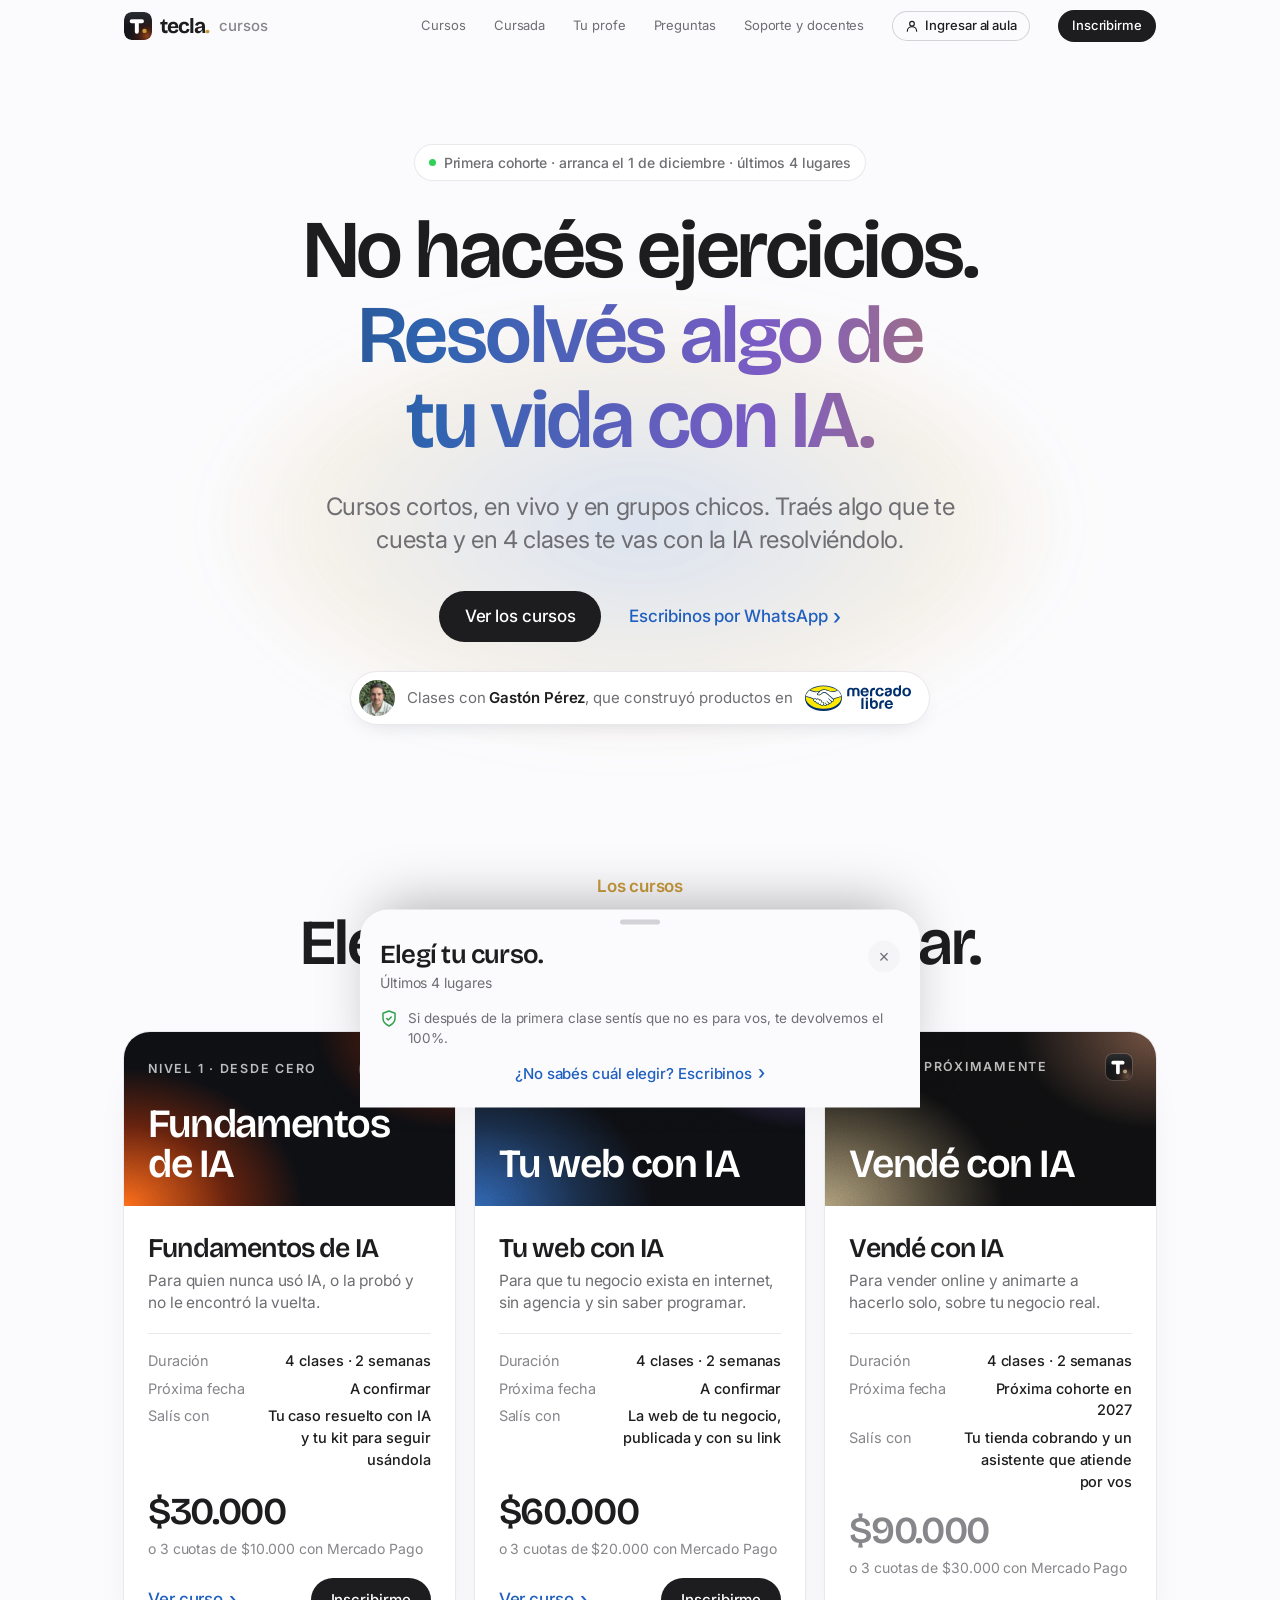
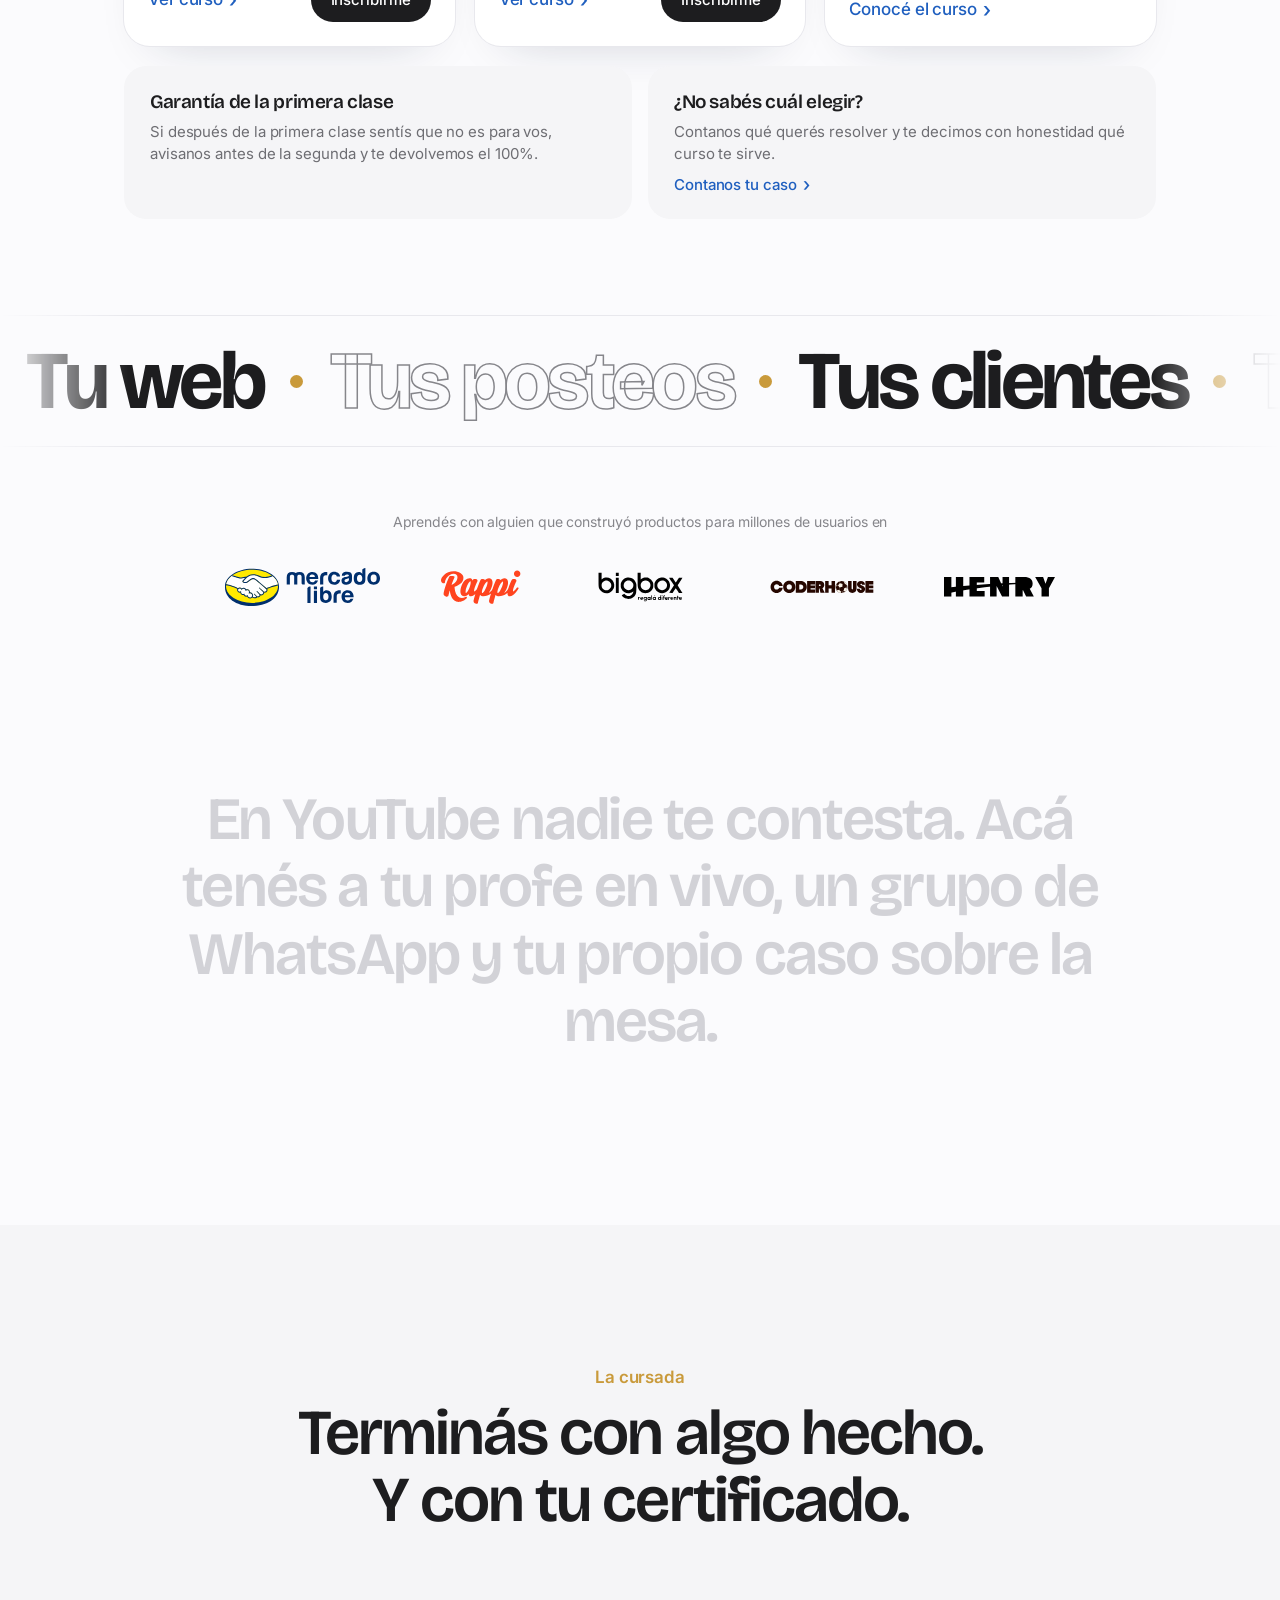
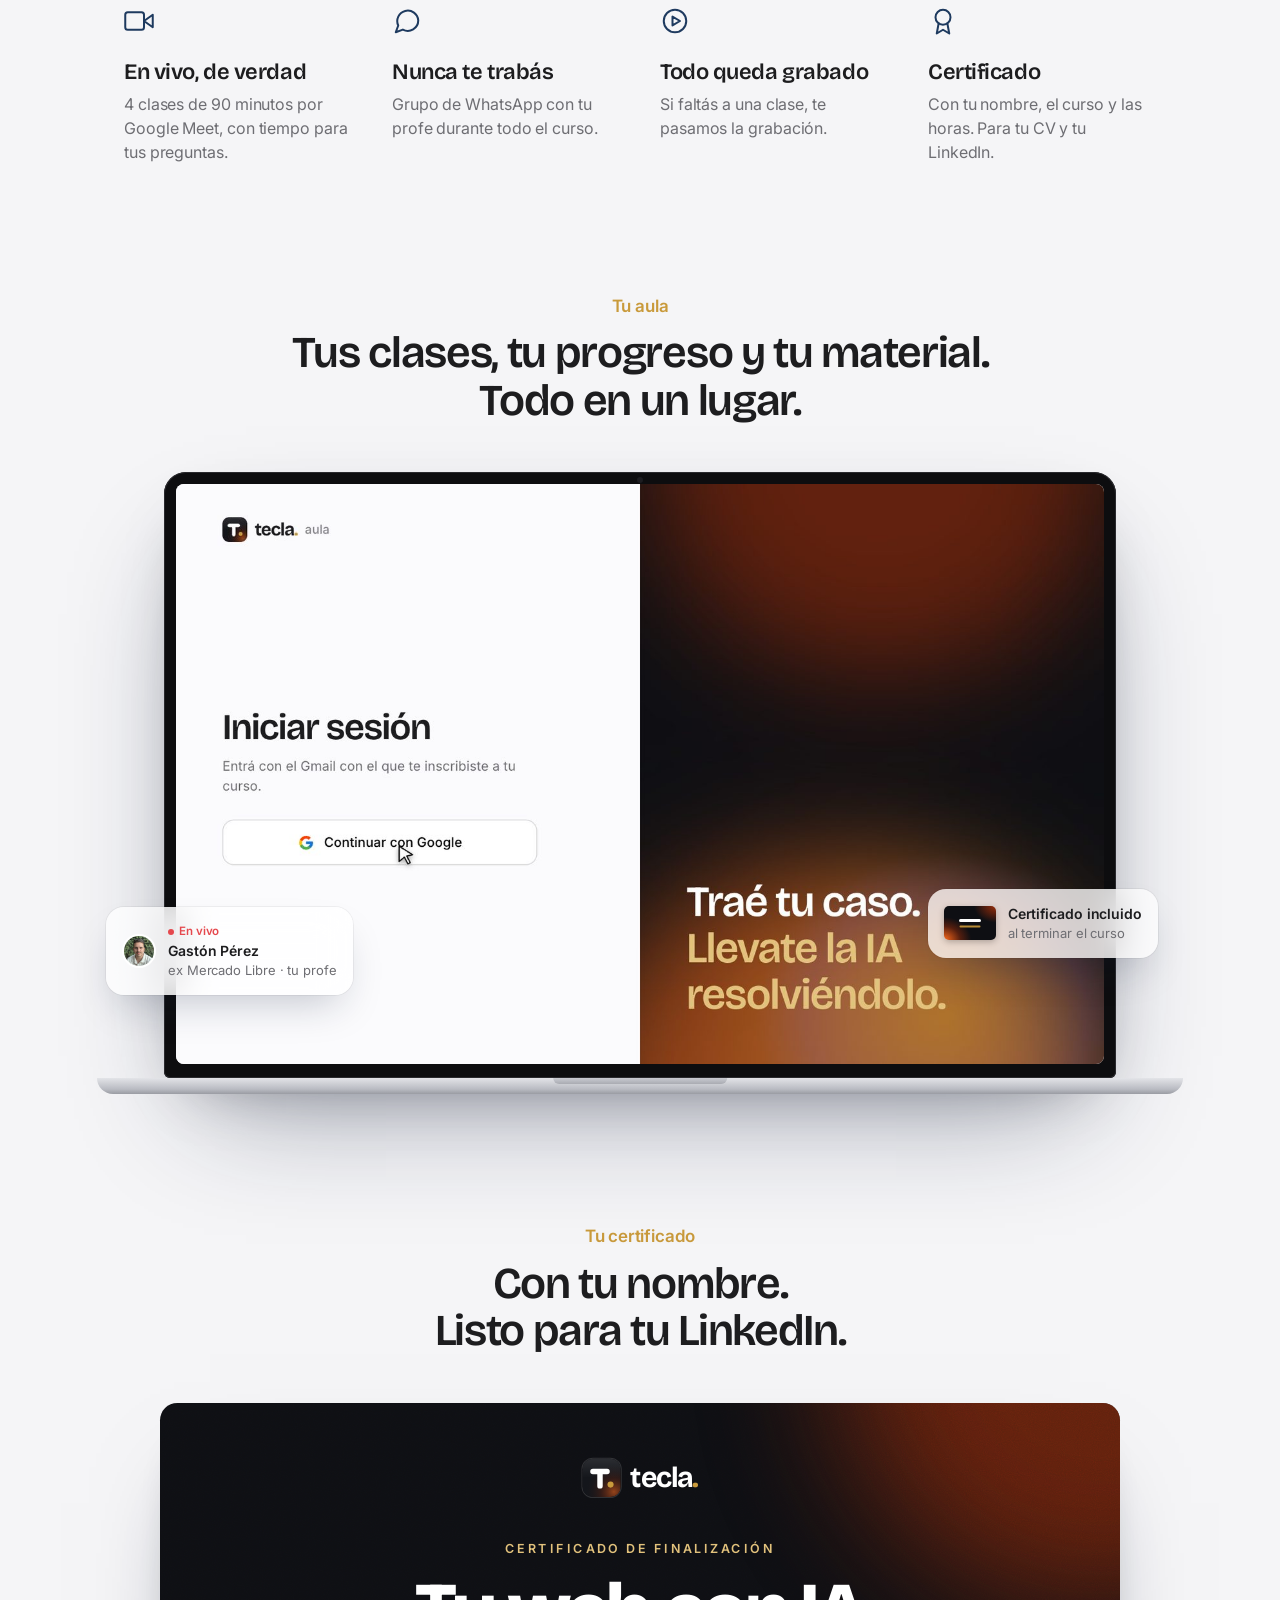
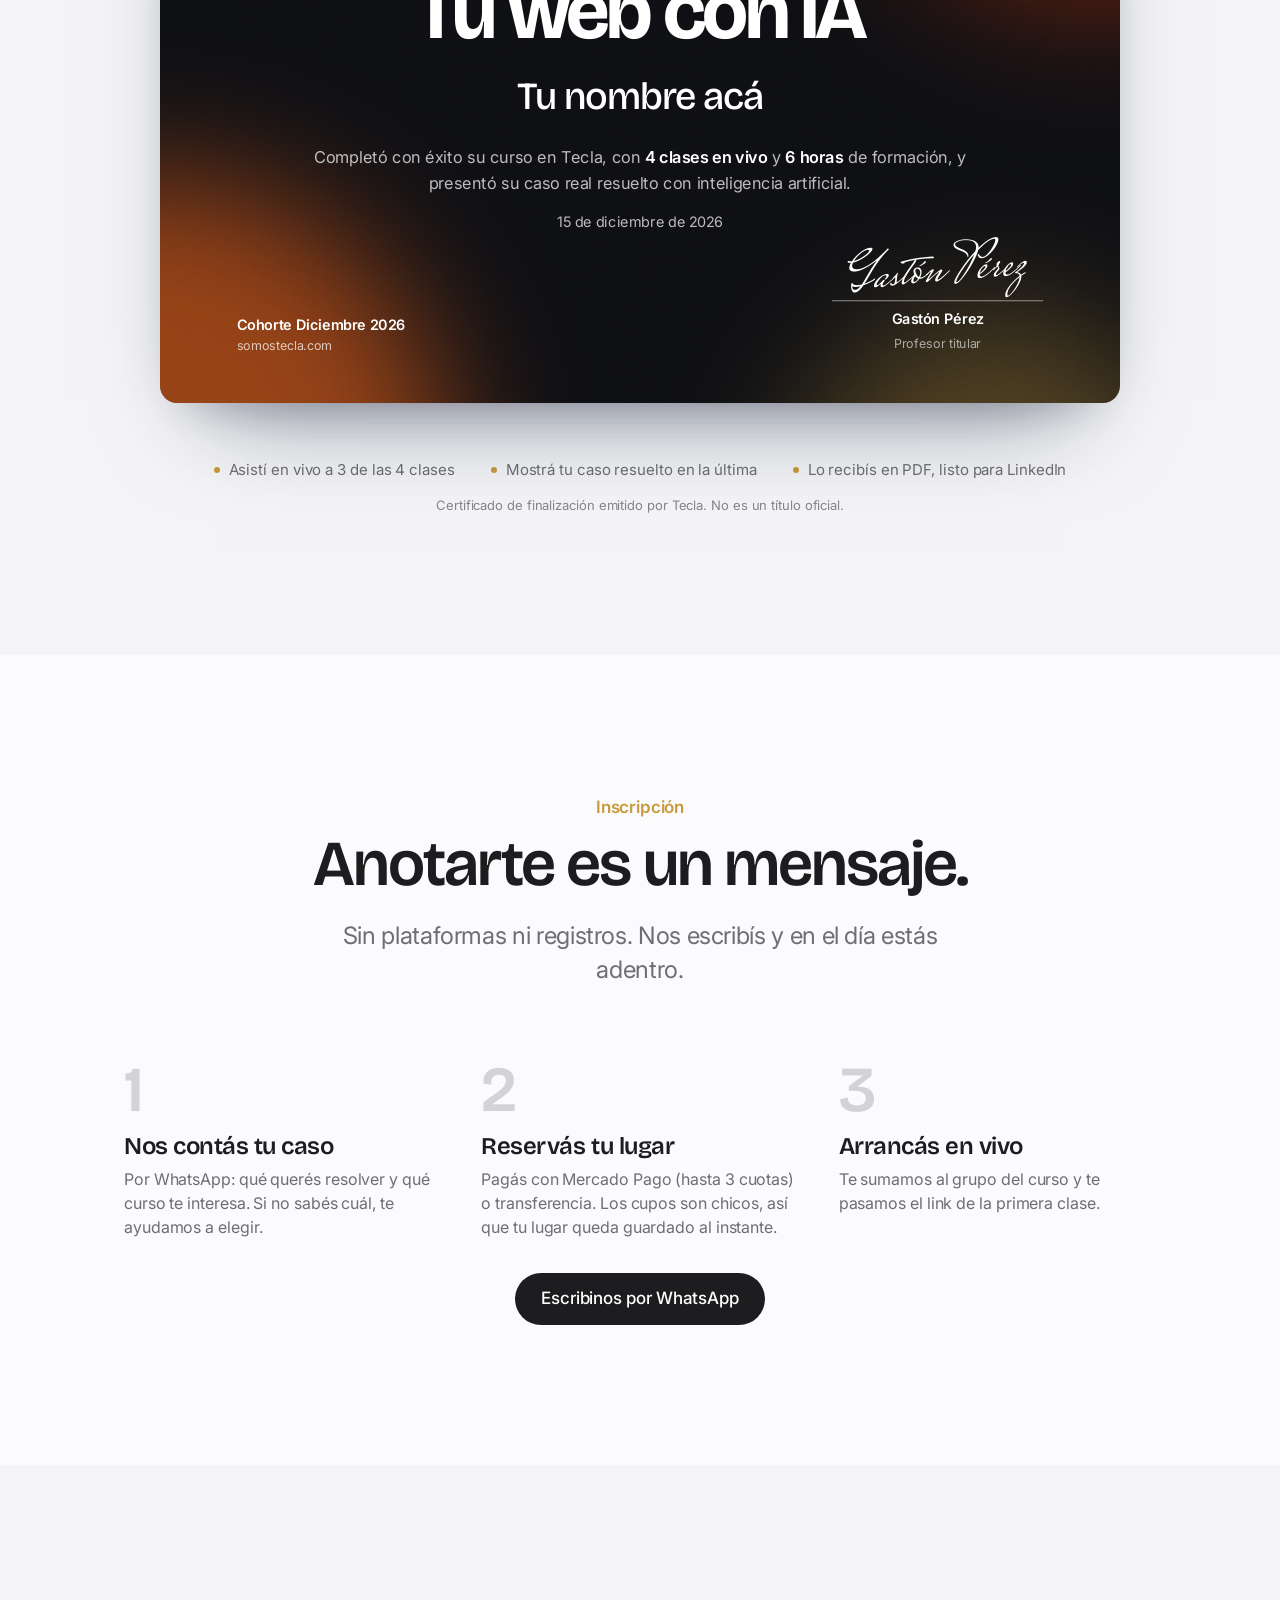
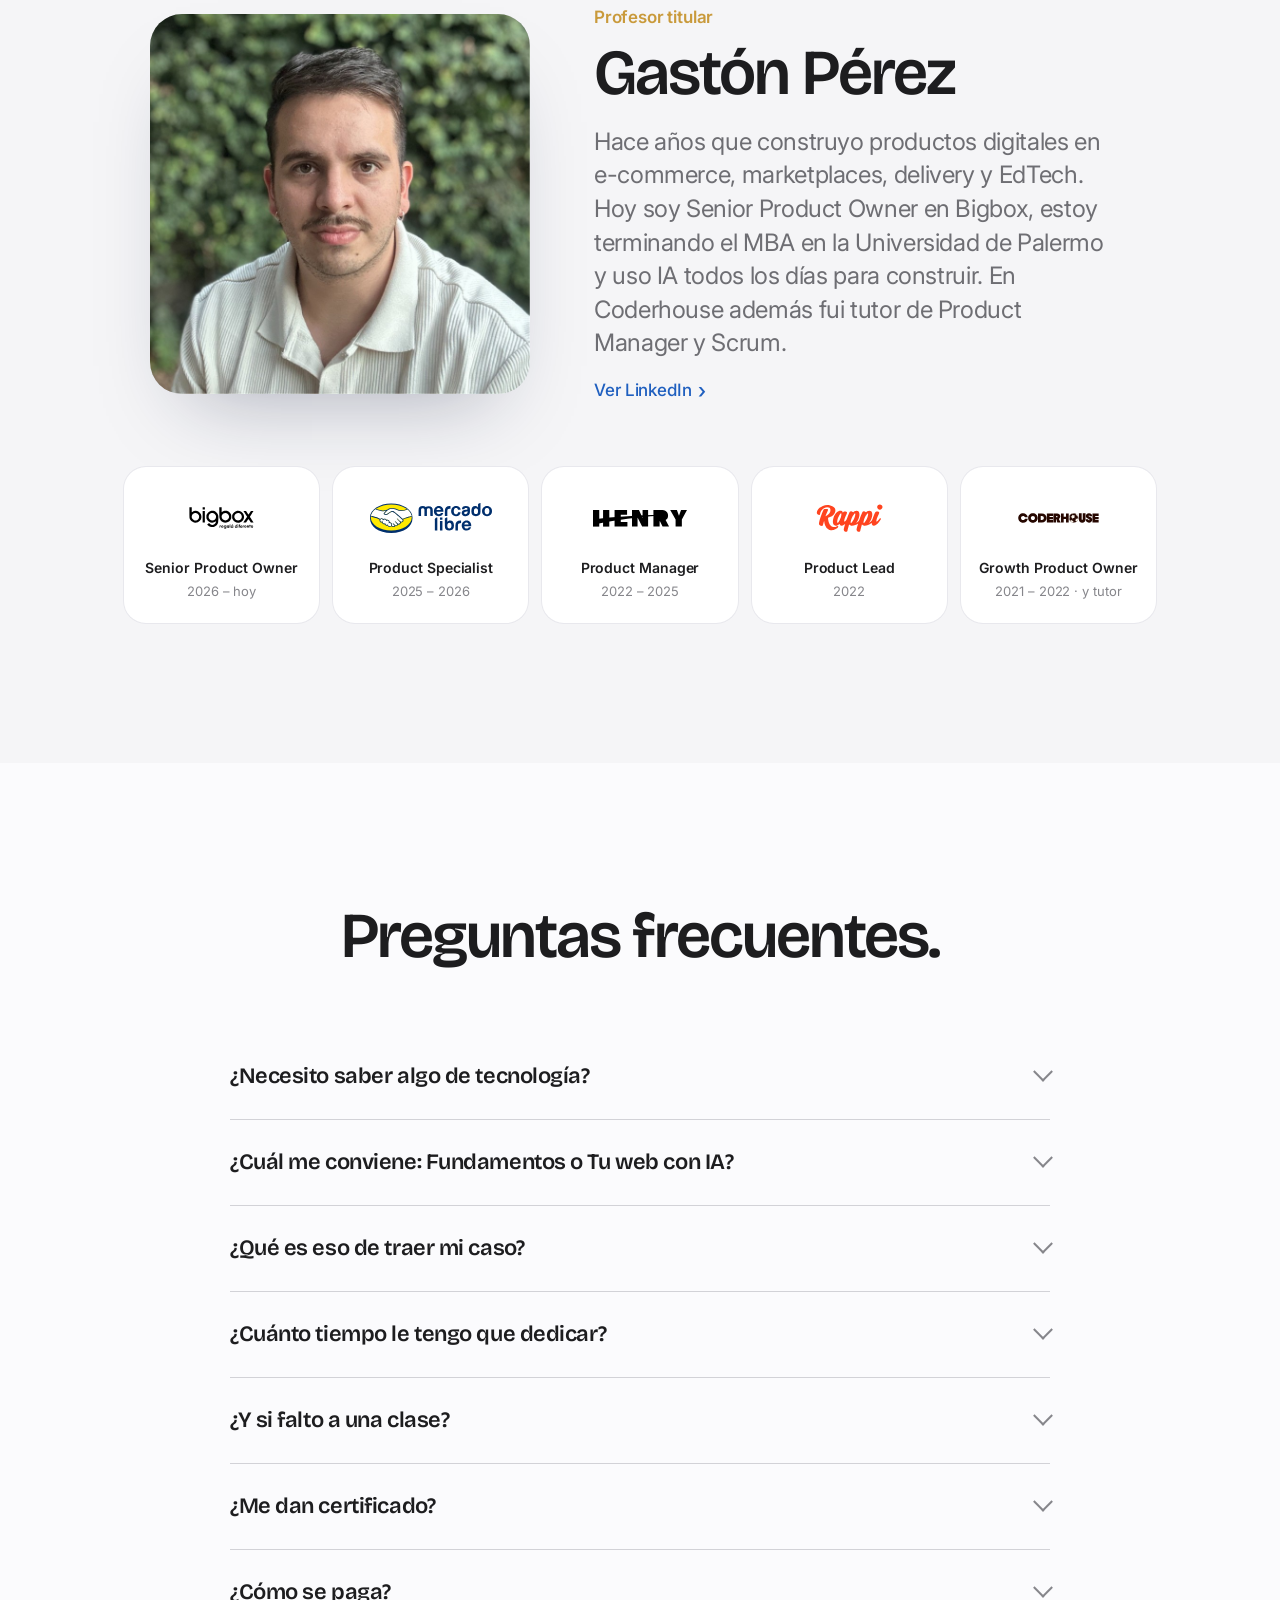
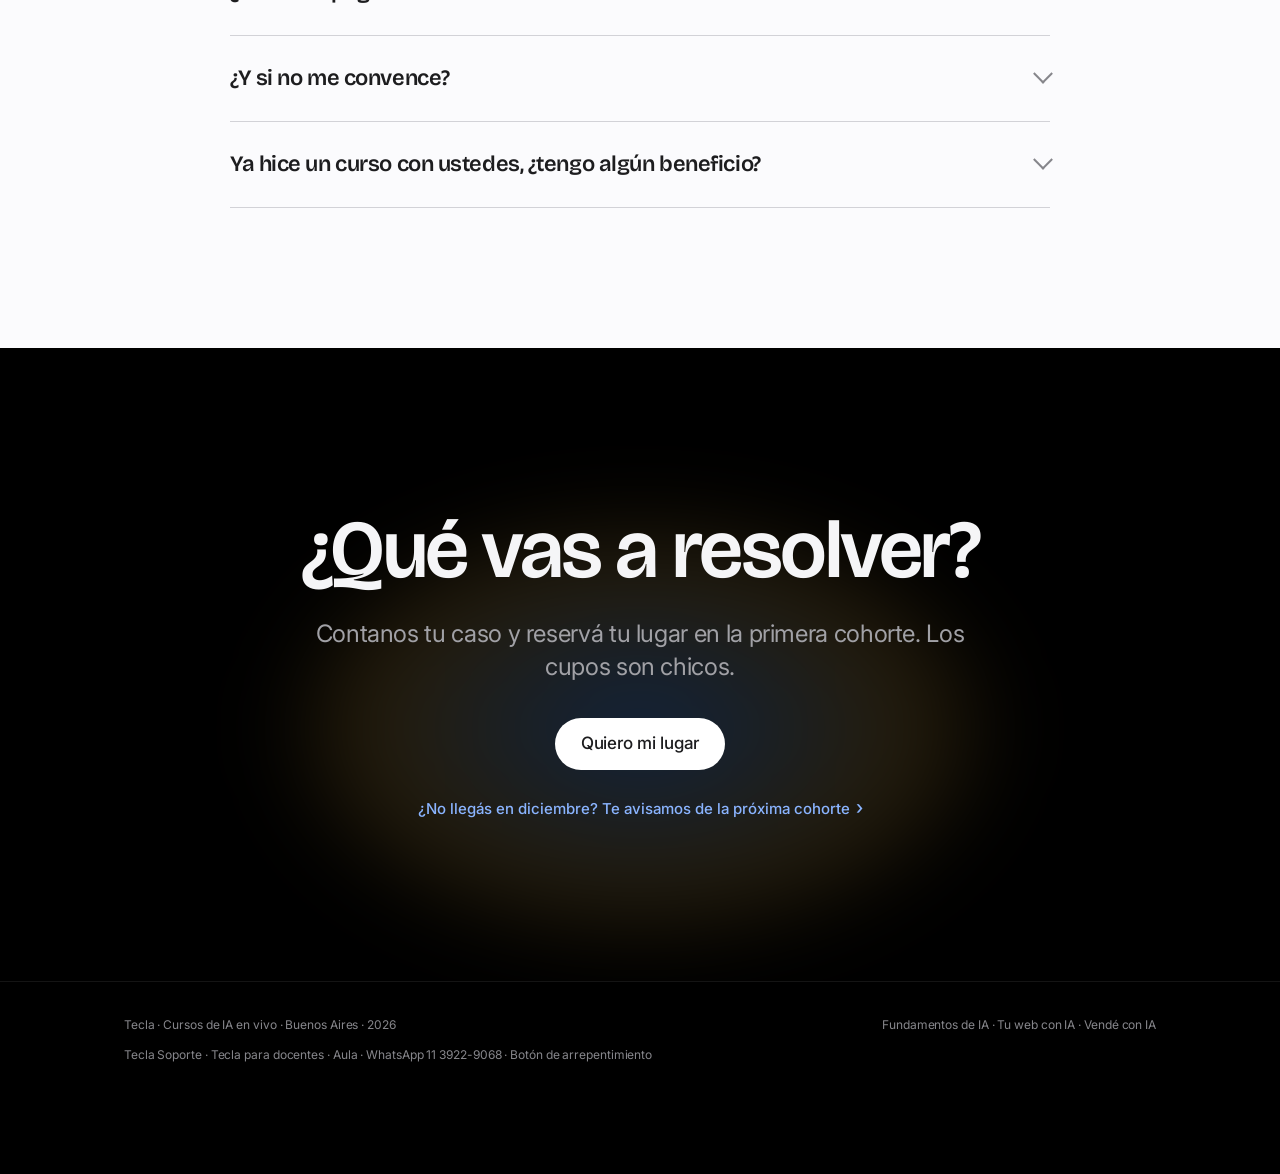
==== index.html @ ece874c8 "Mobile: la barra de inscripción se esconde con el menú abierto Co-Authored-By: Claude Opus 5.5 <nore" ====
<!DOCTYPE html>
<html lang="es">
<head>
<meta charset="UTF-8" />
<meta name="viewport" content="width=device-width, initial-scale=1.0" />
<title>Tecla Cursos — Resolvé algo de tu vida con IA, en 4 clases en vivo</title>
<meta name="description" content="Cursos cortos de IA, online y en vivo. Traés algo que te cuesta en tu trabajo, tu negocio o tu casa, y en 4 clases te vas con la IA resolviéndolo. Grupos chicos, desde $30.000." />
<link rel="canonical" href="https://www.somostecla.com/" />
<meta name="robots" content="index, follow" />
<meta name="author" content="Tecla — Gastón Pérez" />
<meta name="theme-color" content="#fbfbfd" />
<script type="application/ld+json">
{
  "@context": "https://schema.org",
  "@graph": [
    {"@type":"Course","name":"Fundamentos de IA","description":"IA desde cero en 4 clases en vivo, trabajando sobre un caso real de cada alumno.","provider":{"@type":"Organization","name":"Tecla","sameAs":"https://www.somostecla.com/"},"offers":{"@type":"Offer","price":"30000","priceCurrency":"ARS","category":"Paid"},"hasCourseInstance":{"@type":"CourseInstance","courseMode":"online","startDate":"2026-12-01"}},
    {"@type":"Course","name":"Tu web con IA","description":"En 4 clases en vivo construís y publicás la página web de tu negocio usando IA.","provider":{"@type":"Organization","name":"Tecla","sameAs":"https://www.somostecla.com/"},"offers":{"@type":"Offer","price":"60000","priceCurrency":"ARS","category":"Paid"},"hasCourseInstance":{"@type":"CourseInstance","courseMode":"online","startDate":"2026-12-01"}}
  ]
}
</script>
<link rel="icon" type="image/svg+xml" href="/favicon.svg?v=2" />
<link rel="icon" type="image/png" href="/favicon-512.png?v=2" />
<link rel="apple-touch-icon" href="/favicon-512.png?v=2" />
<meta property="og:type" content="website" />
<meta property="og:site_name" content="Tecla" />
<meta property="og:title" content="Tecla Cursos — No hacés ejercicios. Resolvés algo de tu vida con IA." />
<meta property="og:description" content="Traé algo que te cuesta y llevate la IA resolviéndolo. 4 clases en vivo, grupos chicos. Arrancamos el 1 de diciembre." />
<meta property="og:image" content="https://www.somostecla.com/img/og-tecla.jpg" />
<meta property="og:url" content="https://www.somostecla.com/" />
<meta property="og:image:width" content="1200" />
<meta property="og:image:height" content="630" />
<meta name="twitter:card" content="summary_large_image" />
<script async src="https://www.googletagmanager.com/gtag/js?id=G-HF3KE27QBG"></script>
<script>
  window.dataLayer = window.dataLayer || [];
  function gtag(){dataLayer.push(arguments);}
  gtag('js', new Date());
  gtag('config', 'G-HF3KE27QBG');
</script>
<link rel="preconnect" href="https://fonts.googleapis.com">
<link rel="preconnect" href="https://fonts.gstatic.com" crossorigin>
<link href="https://fonts.googleapis.com/css2?family=Bricolage+Grotesque:opsz,wght@12..96,400;12..96,500;12..96,600;12..96,700&family=Inter:wght@400;500;600&family=Fraunces:ital,opsz,wght@1,9..144,500&display=swap" rel="stylesheet">
<link href="https://fonts.googleapis.com/css2?family=Mrs+Saint+Delafield&display=swap&text=Gast%C3%B3nP%C3%A9rez%20" rel="stylesheet">
<link rel="stylesheet" href="/assets/tecla.css?v=4">
</head>
<body>

<nav class="top" id="top"></nav>

<!-- HERO: corto, con tu cara -->
<header class="hero hero-s">
  <div class="halo"></div>
  <div class="wrap">
    <span class="badge rv"><span class="dot"></span><span>Primera cohorte · arranca el 1 de diciembre<span class="js-cupos-badge"></span></span></span>
    <h1 class="h-xl rv d1"><span>No hacés ejercicios.</span><span class="grad">Resolvés algo de tu vida con IA.</span></h1>
    <p class="sub rv d2" style="margin:0 auto">Cursos cortos, en vivo y en grupos chicos. Traés algo que te cuesta y en 4 clases te vas con la IA resolviéndolo.</p>
    <div class="ctas rv d3">
      <a href="#cursos" class="pill">Ver los cursos</a>
      <a href="#" class="more js-wa" data-curso="">Escribinos por WhatsApp</a>
    </div>
    <a href="#profe" class="cred rv d3"><img class="cred-ph" src="/fotos/gaston.jpg" alt=""><span>Clases con <b>Gastón Pérez</b>, que construyó productos en</span><img class="cred-ml" src="/logos/mercadolibre.svg" alt="Mercado Libre"></a>
  </div>
</header>

<!-- CATÁLOGO -->
<section id="cursos" class="catalog-sec">
  <div class="wrap">
    <div class="center">
      <span class="eyebrow rv">Los cursos</span>
      <h2 class="h-l rv d1">Elegí por dónde empezar.</h2>
    </div>
    <div class="catalog" data-catalogo></div>
    <div class="assure">
      <div class="rv"><b>Garantía de la primera clase</b><p>Si después de la primera clase sentís que no es para vos, avisanos antes de la segunda y te devolvemos el 100%.</p></div>
      <div class="rv d1"><b>¿No sabés cuál elegir?</b><p>Contanos qué querés resolver y te decimos con honestidad qué curso te sirve.</p><a href="#" class="more js-wa" data-curso="">Contanos tu caso</a></div>
    </div>
  </div>
</section>

<!-- BANDA DE PALABRAS -->
<section class="mq" aria-hidden="true"><div class="mq-track"><span class="">Tu web</span><i class="mq-dot"></i><span class="mq-o">Tus posteos</span><i class="mq-dot"></i><span class="">Tus clientes</span><i class="mq-dot"></i><span class="mq-o">Tus finales</span><i class="mq-dot"></i><span class="">Tus planificaciones</span><i class="mq-dot"></i><span class="mq-o">Tu tienda</span><i class="mq-dot"></i><span class="">Tus turnos</span><i class="mq-dot"></i><span class="mq-o">Tu caso</span><i class="mq-dot"></i><span class="">Tu web</span><i class="mq-dot"></i><span class="mq-o">Tus posteos</span><i class="mq-dot"></i><span class="">Tus clientes</span><i class="mq-dot"></i><span class="mq-o">Tus finales</span><i class="mq-dot"></i><span class="">Tus planificaciones</span><i class="mq-dot"></i><span class="mq-o">Tu tienda</span><i class="mq-dot"></i><span class="">Tus turnos</span><i class="mq-dot"></i><span class="mq-o">Tu caso</span><i class="mq-dot"></i></div></section>

<!-- LOGOS -->
<div class="logos">
  <div class="wrap">
    <p>Aprendés con alguien que construyó productos para millones de usuarios en</p>
    <div class="logo-row">
      <img class="l-ml" src="/logos/mercadolibre.svg" alt="Mercado Libre"><img class="l-rappi" src="/logos/rappi.svg" alt="Rappi"><img class="l-bb" src="/logos/bigbox.svg" alt="Bigbox"><img class="l-coder" src="/logos/coderhouse.svg" alt="Coderhouse"><img class="l-henry" src="/logos/henry.svg" alt="Henry">
    </div>
  </div>
</div>

<!-- MANIFIESTO -->
<section class="manifesto" id="manifiesto">
  <div class="wrap">
    <p class="words" id="words">En YouTube nadie te contesta. Acá tenés a tu profe en vivo, un grupo de WhatsApp y *tu propio caso sobre la mesa.*</p>
  </div>
</section>

<!-- CURSADA: el aula, cómo es y el certificado -->
<section class="alt" id="cursada">
  <div class="wrap">
    <div class="center">
      <span class="eyebrow rv">La cursada</span>
      <h2 class="h-l rv d1">Terminás con algo hecho.<br>Y con tu certificado.</h2>
    </div>
    <div class="feats">
      <div class="feat rv"><svg viewBox="0 0 24 24" fill="none" stroke="currentColor" stroke-width="1.6" stroke-linecap="round" stroke-linejoin="round"><path d="M23 7l-7 5 7 5V7z"/><rect x="1" y="5" width="15" height="14" rx="2"/></svg><h3>En vivo, de verdad</h3><p>4 clases de 90 minutos por Google Meet, con tiempo para tus preguntas.</p></div>
      <div class="feat rv d1"><svg viewBox="0 0 24 24" fill="none" stroke="currentColor" stroke-width="1.6" stroke-linecap="round" stroke-linejoin="round"><path d="M21 11.5a8.4 8.4 0 0 1-12.3 7.4L3 21l2-5.4A8.4 8.4 0 1 1 21 11.5z"/></svg><h3>Nunca te trabás</h3><p>Grupo de WhatsApp con tu profe durante todo el curso.</p></div>
      <div class="feat rv d2"><svg viewBox="0 0 24 24" fill="none" stroke="currentColor" stroke-width="1.6" stroke-linecap="round" stroke-linejoin="round"><circle cx="12" cy="12" r="9"/><path d="M10 8.5v7l6-3.5z"/></svg><h3>Todo queda grabado</h3><p>Si faltás a una clase, te pasamos la grabación.</p></div>
      <div class="feat rv d3"><svg viewBox="0 0 24 24" fill="none" stroke="currentColor" stroke-width="1.6" stroke-linecap="round" stroke-linejoin="round"><circle cx="12" cy="9" r="6"/><path d="M8.5 14 7 22l5-3 5 3-1.5-8"/></svg><h3>Certificado</h3><p>Con tu nombre, el curso y las horas. Para tu CV y tu LinkedIn.</p></div>
    </div>
  </div>
  <div class="wrap"><div class="show-h center"><span class="eyebrow rv">Tu aula</span><h3 class="rv d1">Tus clases, tu progreso y tu material.<br>Todo en un lugar.</h3></div></div>
  <div class="device-wrap rv d3">
    <div class="float f1"><div class="faces"><img src="/fotos/gaston.jpg" alt=""></div><div><span class="live">En vivo</span><b>Gastón Pérez</b>ex Mercado Libre · tu profe</div></div>
    <div class="float f2"><span class="mini-cert"></span><div><b>Certificado incluido</b>al terminar el curso</div></div>
    <div class="device">
      <div class="screen">
        <video class="hero-video" autoplay muted loop playsinline preload="auto" poster="/video/hero-poster.jpg" aria-label="Recorrido por el aula de Tecla: inicio de sesión, tus cursos, tu progreso, las clases y tu certificado">
          <source src="/video/hero.mp4" type="video/mp4">
        </video>
      </div>
    </div>
    <div class="base"></div>
  </div>
  <div class="wrap">
    <div class="show-h center"><span class="eyebrow rv">Tu certificado</span><h3 class="rv d1">Con tu nombre.<br>Listo para tu LinkedIn.</h3></div>
    <div class="cert-stage rv" aria-label="Ejemplo del certificado de finalización de Tecla Cursos">
      <div class="cert-frame" id="certFrame">
        <div class="tc" id="certDoc">
          <div class="tc-bg"><span></span><span></span><span></span></div><div class="tc-grain"></div>
          <div class="tc-brand"><img src="/logo/tecla-mark.svg" alt=""><span>tecla<b>.</b></span></div>
          <p class="tc-kind">Certificado de finalización</p>
          <p class="tc-course">Tu web con IA</p>
          <p class="tc-name">Tu nombre acá</p>
          <p class="tc-text">Completó con éxito su curso en Tecla, con <b>4 clases en vivo</b> y <b>6 horas</b> de formación, y presentó su caso real resuelto con inteligencia artificial.</p>
          <p class="tc-date">15 de diciembre de 2026</p>
          <div class="tc-foot"><div class="tc-left"><b>Cohorte Diciembre 2026</b>somostecla.com</div><div class="tc-sign"><span class="tc-sig">Gastón Pérez</span><b>Gastón Pérez</b><small>Profesor titular</small></div></div>
        </div>
      </div>
    </div>
    <div class="cert-cap"><span>Asistí en vivo a 3 de las 4 clases</span><span>Mostrá tu caso resuelto en la última</span><span>Lo recibís en PDF, listo para LinkedIn</span></div>
    <p class="fine">Certificado de finalización emitido por Tecla. No es un título oficial.</p>
  </div>
</section>

<!-- CÓMO TE ANOTÁS -->
<section>
  <div class="wrap">
    <div class="center">
      <span class="eyebrow rv">Inscripción</span>
      <h2 class="h-l rv d1">Anotarte es un mensaje.</h2>
      <p class="sub rv d2" style="margin-top:22px">Sin plataformas ni registros. Nos escribís y en el día estás adentro.</p>
    </div>
    <div class="steps3">
      <div class="rv"><span class="n">1</span><h3>Nos contás tu caso</h3><p>Por WhatsApp: qué querés resolver y qué curso te interesa. Si no sabés cuál, te ayudamos a elegir.</p></div>
      <div class="rv d1"><span class="n">2</span><h3>Reservás tu lugar</h3><p>Pagás con Mercado Pago (hasta 3 cuotas) o transferencia. Los cupos son chicos, así que tu lugar queda guardado al instante.</p></div>
      <div class="rv d2"><span class="n">3</span><h3>Arrancás en vivo</h3><p>Te sumamos al grupo del curso y te pasamos el link de la primera clase.</p></div>
    </div>
    <div class="ctas rv"><a href="#" class="pill js-wa" data-curso="">Escribinos por WhatsApp</a></div>
  </div>
</section>

<!-- PROFE -->
<section class="alt" id="profe">
  <div class="wrap">
    <div class="teacher rv">
      <div class="t-ph"><img src="/fotos/gaston.jpg" alt="Gastón Pérez" loading="lazy"></div>
      <div class="t-tx">
        <span class="eyebrow">Profesor titular</span>
        <h2 class="h-l">Gastón Pérez</h2>

        <p class="sub" style="margin-top:18px">Hace años que construyo productos digitales en e-commerce, marketplaces, delivery y EdTech. Hoy soy Senior Product Owner en Bigbox, estoy terminando el MBA en la Universidad de Palermo y uso IA todos los días para construir. En Coderhouse además fui tutor de Product Manager y Scrum.</p>
        
        <a class="more" href="https://www.linkedin.com/in/gastonmartinperez" target="_blank" rel="noopener">Ver LinkedIn</a>
      </div>
    </div>

    <div class="tray">
      <div class="co rv"><span class="co-lg"><img src="/logos/bigbox.svg" alt="Bigbox" style="height:44px"></span><b>Senior Product Owner</b><small>2026 – hoy</small></div>
      <div class="co rv d1"><span class="co-lg"><img src="/logos/mercadolibre.svg" alt="Mercado Libre" style="height:30px"></span><b>Product Specialist</b><small>2025 – 2026</small></div>
      <div class="co rv d2"><span class="co-lg"><img src="/logos/henry.svg" alt="Henry" style="height:17px;filter:brightness(0)"></span><b>Product Manager</b><small>2022 – 2025</small></div>
      <div class="co rv d3"><span class="co-lg"><img src="/logos/rappi.svg" alt="Rappi" style="height:28px"></span><b>Product Lead</b><small>2022</small></div>
      <div class="co rv d3"><span class="co-lg"><img src="/logos/coderhouse.svg" alt="Coderhouse" style="height:28px"></span><b>Growth Product Owner</b><small>2021 – 2022 · y tutor</small></div>
    </div>
  </div>
</section>

<!-- FAQ general -->
<section id="preguntas">
  <div class="wrap">
    <h2 class="h-l center rv">Preguntas frecuentes.</h2>
    <div class="faq rv d1" id="faqHome"></div>
  </div>
</section>

<!-- CIERRE -->
<section class="final" id="inscripcion">
  <div class="glow"></div>
  <div class="wrap">
    <p class="count rv" id="count">Faltan <b id="countN">9 días</b> para la primera clase<span class="js-cupos-count"></span></p>
    <h2 class="h-xl rv d1">¿Qué vas a resolver?</h2>
    <p class="sub rv d2" style="margin:24px auto 0">Contanos tu caso y reservá tu lugar en la primera cohorte. Los cupos son chicos.</p>
    <div class="ctas rv d3"><a href="#" class="pill light js-wa" data-curso="">Quiero mi lugar</a></div>
    <p class="next rv"><button class="more js-prog" data-mode="aviso" data-curso="">¿No llegás en diciembre? Te avisamos de la próxima cohorte</button></p>
  </div>
</section>

<footer id="foot"></footer>

<script src="/assets/tecla.js?v=3"></script>
<script>
  /* FAQ de la home: la general + cuál me conviene */
  document.getElementById('faqHome').innerHTML = [['¿Necesito saber algo de tecnología?','Para Fundamentos, nada: si usás WhatsApp, podés hacer el curso. Para Tu web con IA solo tenés que manejarte con una computadora. No hace falta saber programar, ese es justamente el punto.'],['¿Cuál me conviene: Fundamentos o Tu web con IA?','Depende de qué te querés llevar. Fundamentos es para aprender a usar la IA en tu día a día desde cero. Tu web con IA es para salir con algo concreto: la página de tu negocio publicada. Si ya usás la IA seguido y lo que querés es tu web, andá directo al Nivel 2. Si dudás, escribinos.']].concat(FAQ_GENERAL).map(([q,a]) => `<details><summary>${q}</summary><p>${a}</p></details>`).join('');
</script>
</body>
</html>
---- assets/tecla.css ----
/* Tecla — estilos compartidos por la home y las páginas de cada curso */
:root{
  --bg:#fbfbfd; --bg2:#f5f5f7; --card:#ffffff;
  --ink:#1d1d1f; --ink2:#6e6e73; --ink3:#86868b;
  --line:#d2d2d7; --line2:#e8e8ed;
  --brand:#1E3A5F; --link:#1f5fbf; --gold:#C99A3B;
  --maxw:1080px;
  --ease:cubic-bezier(.22,.61,.36,1);
  --display:'Bricolage Grotesque',-apple-system,system-ui,sans-serif;
}
*{box-sizing:border-box;margin:0;padding:0}
html{scroll-behavior:smooth}
body{background:var(--bg);color:var(--ink);font-family:'Inter',-apple-system,system-ui,sans-serif;font-size:17px;line-height:1.5;-webkit-font-smoothing:antialiased;overflow-x:hidden;letter-spacing:-.005em}
a{color:inherit;text-decoration:none}
img{display:block;max-width:100%}
.wrap{max-width:var(--maxw);margin:0 auto;padding:0 24px}
h1,h2,h3{font-family:var(--display);font-weight:600;letter-spacing:-.03em;line-height:1.04}
section{padding:140px 0}
.alt{background:var(--bg2)}
.eyebrow{font-size:17px;font-weight:600;color:var(--gold);letter-spacing:-.01em;margin-bottom:10px;display:block}
.h-xl{font-size:clamp(42px,6.4vw,84px)}
.h-l{font-size:clamp(38px,5.6vw,64px)}
.center{text-align:center}
.sub{font-size:clamp(19px,2vw,24px);color:var(--ink2);line-height:1.4;letter-spacing:-.015em;max-width:680px}
.center .sub{margin-left:auto;margin-right:auto}
.grad{background:linear-gradient(92deg,#1E3A5F 0%,#2f64b0 30%,#7b5cc4 62%,#d0893a 100%);-webkit-background-clip:text;background-clip:text;color:transparent}

/* botones */
.pill{display:inline-flex;align-items:center;justify-content:center;gap:8px;background:var(--ink);color:#fff;font-size:17px;font-weight:500;padding:13px 26px;border-radius:980px;border:0;cursor:pointer;font-family:inherit;transition:background .2s,transform .2s var(--ease)}
.pill:hover{background:#000;transform:scale(1.02)}
.pill.light{background:#fff;color:var(--ink)}
.pill.light:hover{background:#f0f0f2}
.pill.ghost{background:transparent;color:var(--ink);box-shadow:inset 0 0 0 1px var(--line)}
.pill.ghost:hover{background:var(--bg2)}
.more{color:var(--link);font-size:17px;font-weight:500;display:inline-flex;align-items:center;gap:2px;background:none;border:0;cursor:pointer;font-family:inherit;padding:0}
.more::after{content:"›";font-size:1.25em;line-height:1;margin-left:4px;transition:transform .2s var(--ease)}
.more:hover::after{transform:translateX(3px)}
.more:hover{text-decoration:underline}
.ctas{display:flex;gap:28px;align-items:center;justify-content:center;flex-wrap:wrap;margin-top:34px}

/* aparición */
.rv{opacity:0;transform:translateY(28px);transition:opacity 1s var(--ease),transform 1s var(--ease)}
.rv.in{opacity:1;transform:none}
.d1{transition-delay:.08s}.d2{transition-delay:.16s}.d3{transition-delay:.24s}

/* NAV */
nav.top{position:sticky;top:0;z-index:50;background:rgba(251,251,253,.72);backdrop-filter:saturate(180%) blur(20px);-webkit-backdrop-filter:saturate(180%) blur(20px);border-bottom:1px solid transparent;transition:border-color .3s}
nav.top.scrolled{border-bottom-color:rgba(0,0,0,.08)}
.nav{display:flex;align-items:center;justify-content:space-between;height:52px}
.brand{display:flex;align-items:center;gap:8px}
.brand .mk{width:28px;height:28px;border-radius:8px}
.wm{font-family:var(--display);font-weight:700;font-size:21px;letter-spacing:-.045em;line-height:1}
.wm b{color:var(--gold);font-weight:700}
.brand i{font-style:normal;color:var(--ink3);font-size:15px;font-weight:500;margin-left:2px}
.nav-links{display:flex;align-items:center;gap:28px;font-size:13px;color:var(--ink2)}
.nav-links a:hover{color:var(--ink)}
.nav-links .pill{font-size:13px;padding:6px 14px;color:#fff}
.nav-links .aula-btn{display:inline-flex;align-items:center;gap:6px;color:var(--ink);font-weight:500;padding:5px 13px;border-radius:980px;box-shadow:inset 0 0 0 1px var(--line);transition:background .2s}
.nav-links .aula-btn:hover{background:var(--bg2)}
.nav-links .aula-btn svg{width:14px;height:14px}

/* HERO */
.hero{padding:92px 0 0;text-align:center;position:relative;overflow:hidden}
.badge{display:inline-flex;align-items:center;gap:8px;font-size:14px;font-weight:500;color:var(--ink2);background:#fff;box-shadow:0 0 0 1px var(--line2),0 1px 2px rgba(0,0,0,.04);padding:7px 14px;border-radius:980px;margin-bottom:28px}
.badge .dot{width:7px;height:7px;border-radius:50%;background:#30d158;box-shadow:0 0 0 0 rgba(48,209,88,.6);animation:ping 2.2s infinite}
@keyframes ping{70%{box-shadow:0 0 0 7px rgba(48,209,88,0)}100%{box-shadow:0 0 0 0 rgba(48,209,88,0)}}
.hero h1{max-width:1240px;margin:0 auto 26px}
.hero h1 span{display:block;text-wrap:balance}
.halo{position:absolute;left:50%;top:420px;width:1200px;height:700px;transform:translateX(-50%);background:radial-gradient(closest-side,rgba(47,100,176,.16),rgba(201,154,59,.10) 55%,transparent 75%);filter:blur(30px);pointer-events:none;z-index:0}
.hero .wrap{position:relative;z-index:1}

/* DISPOSITIVO */
.device-wrap{position:relative;max-width:1000px;margin:72px auto 0;padding:0 24px}
.device{position:relative;background:#0d0d0f;border-radius:22px 22px 6px 6px;padding:12px 12px 14px;box-shadow:0 0 0 1px #2a2a2e inset,0 60px 120px -40px rgba(20,30,60,.45),0 30px 60px -30px rgba(0,0,0,.35)}
.device::before{content:"";position:absolute;top:5px;left:50%;width:6px;height:6px;border-radius:50%;background:#1c1c20;transform:translateX(-50%)}
.screen{position:relative;aspect-ratio:16/10;border-radius:8px;overflow:hidden;background:#fbfbfd}
.hero-video{position:absolute;inset:0;width:100%;height:100%;object-fit:cover;display:block}
.stage{position:absolute;top:0;left:0;width:1000px;height:625px;transform-origin:0 0}
.base{height:16px;margin:0 -7%;background:linear-gradient(#e3e4e8,#b9bbc2 70%,#9a9ca3);border-radius:0 0 18px 18px;position:relative;box-shadow:0 22px 30px -16px rgba(0,0,0,.35)}
.base::before{content:"";position:absolute;top:0;left:50%;width:16%;height:6px;transform:translateX(-50%);background:linear-gradient(#c9cbd1,#a9abb2);border-radius:0 0 8px 8px}

/* app dentro de la pantalla (diseñada a 1000x625 y escalada) */
.app{display:grid;grid-template-columns:360px 1fr;height:100%;font-size:14px;text-align:left}
.side{background:#f7f7f9;border-right:1px solid #ececf0;display:flex;flex-direction:column;padding:18px}
.side-top{display:flex;align-items:center;gap:8px;font-weight:600;font-size:13px;color:var(--ink2);margin-bottom:18px}
.side-top b{width:22px;height:22px;border-radius:6px;background:var(--brand);color:#fff;display:flex;align-items:center;justify-content:center;font-family:'Fraunces',serif;font-style:italic;font-weight:500;font-size:13px}
.msgs{flex:1;display:flex;flex-direction:column;gap:12px}
.u{align-self:flex-end;max-width:92%;background:#1d1d1f;color:#fff;padding:11px 14px;border-radius:16px 16px 4px 16px;line-height:1.45;min-height:42px}
.caret{display:inline-block;width:2px;height:15px;background:currentColor;vertical-align:-2px;margin-left:1px;animation:blink 1s steps(1) infinite}
@keyframes blink{50%{opacity:0}}
.a{opacity:0;transform:translateY(6px);transition:.5s var(--ease);color:#3a3a3c;line-height:1.5}
.a.show{opacity:1;transform:none}
.steps{list-style:none;margin-top:10px;display:grid;gap:7px}
.steps li{display:flex;align-items:center;gap:9px;color:var(--ink3);transition:color .3s}
.steps li i{width:16px;height:16px;border-radius:50%;border:1.5px solid #c7c7cc;flex-shrink:0;position:relative;transition:.3s}
.steps li.ok{color:var(--ink)}
.steps li.ok i{background:#30d158;border-color:#30d158}
.steps li.ok i::after{content:"";position:absolute;left:4.5px;top:1.5px;width:4px;height:8px;border:solid #fff;border-width:0 2px 2px 0;transform:rotate(45deg)}
.compose{margin-top:12px;background:#fff;border:1px solid #e5e5ea;border-radius:12px;padding:10px 12px;color:var(--ink3);font-size:13px;display:flex;justify-content:space-between;align-items:center}
.compose span:last-child{width:24px;height:24px;border-radius:50%;background:#1d1d1f;display:flex;align-items:center;justify-content:center;color:#fff;font-size:12px}
.preview{display:flex;flex-direction:column;background:#ececf0}
.bbar{height:40px;display:flex;align-items:center;gap:7px;padding:0 14px;background:#f7f7f9;border-bottom:1px solid #e5e5ea}
.bbar i{width:10px;height:10px;border-radius:50%;background:#dcdce0}
.url{margin-left:14px;flex:1;max-width:360px;background:#fff;border-radius:7px;font-size:12px;color:var(--ink2);padding:5px 10px;display:flex;align-items:center;gap:6px}
.url svg{width:11px;height:11px}
.site{flex:1;background:#fff;margin:0;overflow:hidden;position:relative}
.blk{opacity:0;transform:translateY(14px);transition:opacity .7s var(--ease),transform .7s var(--ease)}
.blk.on{opacity:1;transform:none}
.s-nav{display:flex;justify-content:space-between;align-items:center;padding:16px 26px;font-size:13px}
.s-nav b{font-family:'Fraunces',serif;font-style:italic;font-weight:500;font-size:18px}
.s-nav span{color:var(--ink3)}
.s-hero{margin:0 18px;border-radius:14px;height:236px;position:relative;overflow:hidden;
  background:radial-gradient(120% 120% at 85% 20%,#f4c98a 0%,#d79a52 30%,#8f5326 62%,#4a2711 100%)}
.s-hero::after{content:"";position:absolute;inset:0;background:linear-gradient(90deg,rgba(30,14,4,.72),rgba(30,14,4,.1) 70%)}
.s-hero div{position:absolute;left:28px;bottom:28px;z-index:1;color:#fff}
.s-hero h4{font-family:var(--display);font-weight:600;font-size:34px;letter-spacing:-.03em;line-height:1.02}
.s-hero p{opacity:.8;margin:8px 0 14px;font-size:13px}
.s-hero span{display:inline-block;background:#fff;color:#1d1d1f;font-size:12px;font-weight:600;padding:8px 14px;border-radius:980px}
.s-prods{display:grid;grid-template-columns:repeat(3,1fr);gap:12px;padding:16px 18px}
.s-prods div{border-radius:12px;background:#f5f5f7;padding:10px;font-size:12px;font-weight:500}
.s-prods div::before{content:"";display:block;height:74px;border-radius:8px;margin-bottom:8px}
.s-prods div:nth-child(1)::before{background:radial-gradient(circle at 40% 35%,#f1d1a1,#c4884a 60%,#8a5428)}
.s-prods div:nth-child(2)::before{background:radial-gradient(circle at 60% 40%,#f7dca8,#dca25a 55%,#a86a2c)}
.s-prods div:nth-child(3)::before{background:radial-gradient(circle at 50% 30%,#f3e1cf,#c99a7a 55%,#7c4a3a)}
.s-prods small{display:block;color:var(--ink3);font-weight:400}
.toast{position:absolute;left:50%;bottom:18px;transform:translate(-50%,20px);opacity:0;background:rgba(29,29,31,.92);color:#fff;font-size:13px;padding:10px 16px;border-radius:980px;display:flex;gap:8px;align-items:center;transition:.6s var(--ease);backdrop-filter:blur(10px)}
.toast.show{opacity:1;transform:translate(-50%,0)}
.toast i{width:8px;height:8px;border-radius:50%;background:#30d158}

/* tarjetas flotantes del hero */
.float{position:absolute;z-index:2;background:rgba(255,255,255,.78);backdrop-filter:saturate(180%) blur(18px);-webkit-backdrop-filter:saturate(180%) blur(18px);border-radius:18px;box-shadow:0 0 0 1px rgba(0,0,0,.05),0 20px 40px -14px rgba(20,30,60,.25);padding:14px 16px;text-align:left;font-size:13px;color:var(--ink2);display:flex;align-items:center;gap:12px;}
.float b{display:block;color:var(--ink);font-size:14px;font-weight:600}
.float.f1{left:-34px;bottom:16%}
.float.f2{right:-18px;bottom:22%}
.faces{display:flex}
.faces img{width:34px;height:34px;border-radius:50%;object-fit:cover;border:2px solid #fff}
.faces img+img{margin-left:-10px}
.live{display:inline-flex;align-items:center;gap:5px;color:#e5484d;font-weight:600;font-size:11.5px}
.live::before{content:"";width:6px;height:6px;border-radius:50%;background:#e5484d}
.mini-cert{width:52px;height:34px;border-radius:5px;background:radial-gradient(70% 90% at 0% 100%,#ff6a1a 0%,rgba(154,45,10,.5) 45%,transparent 75%),radial-gradient(60% 70% at 100% 0%,#9a2d0a,transparent 70%),#0e0f13;box-shadow:0 2px 6px rgba(0,0,0,.25);position:relative}
.mini-cert::after{content:"";position:absolute;left:50%;top:13px;width:22px;height:3px;margin-left:-11px;border-radius:2px;background:#fff;box-shadow:0 6px 0 -.5px rgba(201,154,59,.9)}
@keyframes bob{50%{transform:translateY(-8px)}}

/* CREDENCIAL MERCADO LIBRE */
.cred{display:inline-flex;align-items:center;gap:12px;margin-top:30px;padding:8px 18px 8px 8px;background:#fff;border-radius:980px;box-shadow:0 0 0 1px var(--line2),0 8px 24px -14px rgba(20,30,60,.25);font-size:15px;color:var(--ink2);transition:transform .25s var(--ease),box-shadow .25s}
.cred:hover{transform:translateY(-2px);box-shadow:0 0 0 1px var(--line2),0 14px 30px -14px rgba(20,30,60,.3)}
.cred b{color:var(--ink);font-weight:600}
.cred-ph{width:36px;height:36px;border-radius:50%;object-fit:cover}
.cred-ml{height:26px;width:auto}
.tray{display:grid;grid-template-columns:repeat(5,1fr);gap:14px;max-width:1080px;margin:64px auto 0}
.co{background:#fff;border-radius:22px;padding:22px 18px;box-shadow:0 0 0 1px var(--line2);display:flex;flex-direction:column;align-items:center;text-align:center;gap:4px;transition:transform .35s var(--ease),box-shadow .35s}
.co:hover{transform:translateY(-5px);box-shadow:0 0 0 1px var(--line2),0 24px 44px -24px rgba(20,30,60,.3)}
.co-lg{height:58px;display:flex;align-items:center;margin-bottom:8px}
.co-lg img{width:auto;max-width:100%}
.co b{font-size:14px;font-weight:600;line-height:1.3}
.co small{font-size:13px;color:var(--ink3)}
.t-ml{display:flex;align-items:center;gap:14px;margin-top:20px;padding:14px 18px;background:#fff;border-radius:18px;box-shadow:0 0 0 1px var(--line2);max-width:520px}
.t-ml img{height:34px;width:auto;flex:none}
.t-ml span{font-size:15px;color:var(--ink2);line-height:1.4;text-align:left}

/* BANDA DE PALABRAS: rellenas y con contorno, punto dorado */
.mq{margin-top:110px;padding:22px 0;border-top:1px solid var(--line2);border-bottom:1px solid var(--line2);overflow:hidden;-webkit-mask-image:linear-gradient(90deg,transparent,#000 10%,#000 90%,transparent);mask-image:linear-gradient(90deg,transparent,#000 10%,#000 90%,transparent)}
.mq-track{display:flex;align-items:center;width:max-content;animation:mq 55s linear infinite}
.mq-track span{font-family:var(--display);font-weight:700;font-size:clamp(40px,6.4vw,92px);line-height:1.05;letter-spacing:-.045em;color:var(--ink);white-space:nowrap;padding:0 .32em}
.mq-track .mq-o{color:transparent;-webkit-text-stroke:1.5px #86868b}
.mq-dot{width:13px;height:13px;border-radius:50%;background:var(--gold);flex:none}
@keyframes mq{to{transform:translateX(-50%)}}
.mq + .logos{padding-top:64px}

/* LOGOS */
.logos{padding:96px 0 0}
.logos p{text-align:center;font-size:14px;color:var(--ink3);margin-bottom:26px}
.logo-row{display:flex;justify-content:center;align-items:center;flex-wrap:wrap;gap:22px 52px}
.logo-row{gap:26px 60px !important}
.logo-row img{width:auto;transition:transform .3s var(--ease)}
.logo-row img:hover{transform:translateY(-3px) scale(1.04)}
.logo-row .l-henry{filter:brightness(0)}
.l-ml{height:38px}.l-rappi{height:34px}.l-bb{height:58px}.l-coder{height:36px}.l-henry{height:20px}.l-pj{height:34px}

/* MANIFIESTO con palabras que se encienden al scrollear */
.manifesto{padding:170px 0}
.words{font-family:var(--display);font-weight:600;font-size:clamp(32px,5vw,60px);line-height:1.12;letter-spacing:-.03em;max-width:980px;margin:0 auto;text-align:center}
.words span{color:#d2d2d7;transition:color .25s}
.words span.lit{color:var(--ink)}
.words span.lit.g{color:var(--gold)}

/* CASOS: bento */
.bento{display:grid;grid-template-columns:repeat(6,1fr);gap:16px;margin-top:64px}
.tile{background:var(--card);border-radius:28px;padding:34px;display:flex;flex-direction:column;min-height:300px;transition:transform .5s var(--ease),box-shadow .5s var(--ease)}
.tile:hover{transform:translateY(-4px) scale(1.005);box-shadow:0 30px 60px -30px rgba(20,30,60,.25)}
.w4{grid-column:span 4}.w2{grid-column:span 2}
.tile .who{font-size:14px;font-weight:600;color:var(--ink3)}
.tile q{display:block;quotes:"“" "”";font-family:var(--display);font-weight:600;letter-spacing:-.025em;line-height:1.12;font-size:26px;margin:14px 0 auto;padding-bottom:28px}
.tile.w4 q{font-size:clamp(28px,3.4vw,40px)}
.tile .res{font-size:16px;color:var(--ink2);line-height:1.45}
.tile .res::before{content:"→ ";color:var(--gold);font-weight:600}
.tile .lvl{margin-top:14px;font-size:13px;font-weight:600;color:var(--brand)}
.tile.dark{background:#1d1d1f;color:#fff}
.tile.dark .who{color:rgba(255,255,255,.55)}
.tile.dark .res{color:rgba(255,255,255,.72)}
.tile.dark .lvl{color:var(--gold)}
.tile.cta{background:linear-gradient(135deg,#1E3A5F,#2f64b0);color:#fff;justify-content:space-between}
.tile.cta h3{font-size:clamp(28px,3.4vw,40px)}
.tile.cta p{color:rgba(255,255,255,.75);margin-top:10px;max-width:420px}
.tile.cta .pill{align-self:flex-start;margin-top:26px}

/* CURSOS: tres tarjetas iguales, filas alineadas con subgrid */
.cursos-sec{padding:110px 0}
.cards{display:grid;grid-template-columns:repeat(3,1fr);grid-template-rows:repeat(7,auto);gap:0 20px;margin-top:56px}
.card{display:grid;grid-template-rows:subgrid;grid-row:span 7;background:var(--card);border-radius:28px;padding:32px 30px 30px;box-shadow:0 0 0 1px var(--line2),0 24px 48px -32px rgba(20,30,60,.22);transition:transform .5s var(--ease),box-shadow .5s var(--ease)}
.card:hover{transform:translateY(-6px);box-shadow:0 0 0 1px var(--line2),0 40px 70px -36px rgba(20,30,60,.35)}
.c-top{display:flex;justify-content:space-between;align-items:center;font-size:13px;font-weight:600}
.c-top .lv{color:var(--gold)}
.c-top .who{color:var(--ink3)}
.card h3{font-size:30px;margin:14px 0 8px}
.card .desc{color:var(--ink2);font-size:16px;line-height:1.45}
.card .get{margin-top:22px;padding-top:20px;border-top:1px solid var(--line2);font-family:var(--display);font-weight:500;font-size:19px;line-height:1.28;letter-spacing:-.015em}
.card .get small{display:block;font-family:'Inter',sans-serif;font-size:13px;font-weight:600;color:var(--ink3);letter-spacing:0;margin-bottom:6px}
.buy{margin-top:22px}
.card .price{font-family:var(--display);font-weight:600;font-size:38px;letter-spacing:-.035em;line-height:1}
.card .when{font-size:14px;color:var(--ink3);line-height:1.45;margin-top:8px}
.acts{display:flex;flex-direction:column;align-items:center;gap:14px;margin-top:24px}
.acts .pill{width:100%}
.acts .more{font-size:15px}
.more-ph{height:22px}
.assure{display:grid;grid-template-columns:1fr 1fr;gap:16px;margin-top:20px}
.assure div{background:var(--bg2);border-radius:22px;padding:22px 26px}
.assure b{display:block;font-family:var(--display);font-weight:600;font-size:19px;letter-spacing:-.02em;margin-bottom:4px}
.assure p{color:var(--ink2);font-size:15px}
.assure .more{font-size:15px;margin-top:8px}
.final .next{margin-top:26px}
.final .more{color:#8ab4ff;font-size:15px}
.card.soon{background:transparent;box-shadow:0 0 0 1px var(--line2)}
.card.soon h3,.card.soon .price,.card.soon .get{color:var(--ink3)}
.card.soon .c-top .who{color:var(--ink2);background:var(--bg2);padding:3px 10px;border-radius:980px}

/* CURSADA */
.feats{display:grid;grid-template-columns:repeat(4,1fr);gap:40px;margin-top:72px}
.feat svg{width:30px;height:30px;color:var(--brand);margin-bottom:18px}
.feat h3{font-size:22px;letter-spacing:-.02em;margin-bottom:8px}
.feat p{color:var(--ink2);font-size:16px}
/* CERTIFICADO digital (diseñado a 1000x625 y escalado) */
.cert-stage{margin:100px auto 0;max-width:960px;perspective:1800px}
.cert-frame{position:relative;aspect-ratio:1000/625;border-radius:18px;box-shadow:0 50px 100px -50px rgba(10,20,45,.55),0 24px 48px -30px rgba(10,20,45,.3);transform:translate3d(var(--tx,0),var(--ty,0),0);transition:transform .6s var(--ease),box-shadow .6s var(--ease)}
.cert-frame::after{content:"";position:absolute;inset:0;border-radius:18px;pointer-events:none;opacity:0;transition:opacity .5s var(--ease);background:radial-gradient(420px circle at var(--mx,50%) var(--my,50%),rgba(255,214,160,.22),rgba(255,140,60,.08) 40%,transparent 70%);mix-blend-mode:screen}
.cert-frame.lit::after{opacity:1}
.cert-frame.lit{box-shadow:0 60px 110px -50px rgba(154,45,10,.55),0 24px 48px -30px rgba(10,20,45,.3)}

/* CERTIFICADO Tecla (oscuro, brasa en movimiento). Diseñado a 1000x625 y escalado. */
.tc{position:absolute;top:0;left:0;width:1000px;height:625px;transform-origin:0 0;border-radius:18px;overflow:hidden;isolation:isolate;display:flex;flex-direction:column;align-items:center;text-align:center;padding:58px 80px 50px;background:#0e0f13;color:#f5f5f7;font-family:Inter,sans-serif;-webkit-print-color-adjust:exact;print-color-adjust:exact}
.tc-bg{position:absolute;inset:-20%;z-index:-2}
.tc-bg span{position:absolute;border-radius:50%;filter:blur(70px)}
.tc-bg span:nth-child(1){width:620px;height:620px;left:-120px;bottom:-260px;background:#ff6a1a;opacity:.55;animation:tcm1 16s ease-in-out infinite}
.tc-bg span:nth-child(2){width:560px;height:560px;right:-60px;top:-220px;background:#9a2d0a;opacity:.6;animation:tcm2 20s ease-in-out infinite}
.tc-bg span:nth-child(3){width:420px;height:420px;right:120px;bottom:-200px;background:#C99A3B;opacity:.35;animation:tcm3 24s ease-in-out infinite}
@keyframes tcm1{50%{transform:translate(120px,60px) scale(1.15)}}
@keyframes tcm2{0%,100%{transform:scale(1.1)}50%{transform:translate(-140px,-50px) scale(.95)}}
@keyframes tcm3{50%{transform:translate(80px,-90px)}}
@media (prefers-reduced-motion: reduce){.tc-bg span{animation:none}}
.tc-grain{position:absolute;inset:0;z-index:-1;opacity:.22;mix-blend-mode:overlay;pointer-events:none;background-image:url("data:image/svg+xml;utf8,<svg xmlns='http://www.w3.org/2000/svg' width='200' height='200'><filter id='n'><feTurbulence type='fractalNoise' baseFrequency='.9' numOctaves='2' stitchTiles='stitch'/></filter><rect width='100%' height='100%' filter='url(%23n)'/></svg>")}
.tc-brand{display:flex;align-items:center;gap:10px}
.tc-brand img{width:40px;height:40px;border-radius:11px;box-shadow:0 0 0 1px rgba(255,255,255,.14)}
.tc-brand span{font-family:'Bricolage Grotesque',sans-serif;font-weight:700;font-size:30px;letter-spacing:-.045em;line-height:1;color:#fff}
.tc-brand b{color:#C99A3B}
.tc-kind{margin-top:44px;font-size:13px;font-weight:600;letter-spacing:.22em;text-transform:uppercase;color:#e2c27c}
.tc-course{font-family:'Bricolage Grotesque',sans-serif;font-weight:700;font-size:84px;letter-spacing:-.045em;line-height:1;margin-top:14px;color:#fff}
.tc-name{font-family:'Bricolage Grotesque',sans-serif;font-weight:500;font-size:40px;letter-spacing:-.025em;margin-top:16px;color:#fff}
.tc-text{font-size:17px;line-height:1.6;max-width:690px;margin-top:20px;color:rgba(255,255,255,.72)}
.tc-text b{font-weight:600;color:#fff}
.tc-date{font-size:15px;margin-top:16px;color:rgba(255,255,255,.72)}
.tc-foot{margin-top:auto;width:100%;display:flex;justify-content:space-between;align-items:flex-end}
.tc-left{text-align:left;font-size:13px;line-height:1.5;color:rgba(255,255,255,.72)}
.tc-left b{display:block;font-size:15px;font-weight:600;color:#fff}
.tc-sign{text-align:center;min-width:220px}
.tc-sig{display:block;font-family:'Mrs Saint Delafield',cursive;font-size:56px;line-height:.7;transform:rotate(-5deg);margin-bottom:8px;color:#fff}
.tc-sign b{display:block;font-size:15px;font-weight:600;padding-top:8px;border-top:1.5px solid rgba(255,255,255,.5);color:#fff}
.tc-sign small{font-size:13px;color:rgba(255,255,255,.6)}
.cert-cap{display:flex;justify-content:center;gap:36px;flex-wrap:wrap;margin-top:56px;font-size:15px;color:var(--ink2)}
.cert-cap span::before{content:"";display:inline-block;width:6px;height:6px;border-radius:50%;background:var(--gold);margin-right:9px;vertical-align:2px}
.fine{font-size:13px;color:var(--ink3);text-align:center;margin-top:14px}

/* PASOS */
.steps3{display:grid;grid-template-columns:repeat(3,1fr);gap:40px;margin-top:72px;text-align:left}
.steps3 .n{font-family:var(--display);font-weight:600;font-size:64px;letter-spacing:-.04em;line-height:1;color:var(--line)}
.steps3 h3{font-size:24px;margin:12px 0 8px;letter-spacing:-.02em}
.steps3 p{color:var(--ink2);font-size:16px}

/* PROFE */
.teacher{display:grid;grid-template-columns:380px 1fr;gap:64px;align-items:center;max-width:980px;margin:0 auto}
.t-ph{aspect-ratio:1;border-radius:32px;overflow:hidden;background:#e8e8ed;box-shadow:0 40px 80px -40px rgba(20,30,60,.35)}
.t-ph img{width:100%;height:100%;object-fit:cover}
.t-tx .sub{max-width:520px}
.t-tx .more{display:inline-flex;margin-top:18px}
.t-co{margin:22px 0 16px;font-size:15px;color:var(--ink3)}

/* FAQ */
.faq{max-width:820px;margin:64px auto 0}
details{border-bottom:1px solid var(--line)}
summary{list-style:none;cursor:pointer;display:flex;justify-content:space-between;align-items:center;gap:20px;padding:26px 0;font-family:var(--display);font-weight:600;font-size:22px;letter-spacing:-.02em}
summary::-webkit-details-marker{display:none}
summary::after{content:"";width:12px;height:12px;border-right:2px solid var(--ink3);border-bottom:2px solid var(--ink3);transform:rotate(45deg) translate(-3px,-3px);transition:transform .3s var(--ease);flex-shrink:0}
details[open] summary::after{transform:rotate(-135deg)}
details p{color:var(--ink2);font-size:17px;padding:0 40px 26px 0;max-width:720px}

/* CIERRE */
.final{background:#000;color:#f5f5f7;text-align:center;padding:160px 0;position:relative;overflow:hidden}
.final .glow{position:absolute;left:50%;top:60%;width:1000px;height:600px;transform:translate(-50%,-50%);background:radial-gradient(closest-side,rgba(47,100,176,.35),rgba(201,154,59,.18) 55%,transparent 75%);filter:blur(40px)}
.final .wrap{position:relative}
.final .sub{color:#a1a1a6}
.count{font-size:15px;color:#a1a1a6;margin-bottom:22px}
.count b{color:#fff;font-weight:600}

footer{padding:34px 0;font-size:12px;color:var(--ink3);background:var(--bg2)}
.foot{display:flex;justify-content:space-between;flex-wrap:wrap;gap:12px}
.foot a:hover{color:var(--ink)}

/* MODAL programa */
.modal{position:fixed;inset:0;z-index:100;background:rgba(0,0,0,.4);backdrop-filter:blur(8px);-webkit-backdrop-filter:blur(8px);display:flex;align-items:center;justify-content:center;padding:18px;opacity:0;pointer-events:none;transition:opacity .3s}
.modal.open{opacity:1;pointer-events:auto}
.mcard{background:#fff;border-radius:24px;padding:36px;width:100%;max-width:440px;position:relative;transform:scale(.96);transition:transform .35s var(--ease);box-shadow:0 40px 80px -20px rgba(0,0,0,.35)}
.modal.open .mcard{transform:none}
.mx{position:absolute;top:14px;right:14px;width:30px;height:30px;border-radius:50%;border:0;background:var(--bg2);color:var(--ink2);font-size:18px;cursor:pointer}
.mcard h3{font-size:28px;margin-bottom:8px}
.mcard .s{color:var(--ink2);font-size:15px;margin-bottom:22px}
.mcard form{display:grid;gap:10px}
.mcard input{font:inherit;font-size:16px;padding:14px 16px;border-radius:12px;border:1px solid var(--line);background:#fff;color:var(--ink);transition:border-color .2s,box-shadow .2s}
.mcard input:focus{outline:none;border-color:var(--link);box-shadow:0 0 0 4px rgba(31,95,191,.12)}
.mcard .pill{width:100%;margin-top:6px}
.mcard .f{font-size:12px;color:var(--ink3);margin-top:12px;text-align:center}
.mcard .done{text-align:center}
.check{width:56px;height:56px;border-radius:50%;background:#30d158;margin:0 auto 18px;position:relative}
.check::after{content:"";position:absolute;left:21px;top:13px;width:11px;height:22px;border:solid #fff;border-width:0 3px 3px 0;transform:rotate(45deg)}

/* PRECIO DE LANZAMIENTO */
.promo-tag{display:inline-flex;align-items:center;gap:6px;font-size:12.5px;font-weight:600;color:#8e6a1f;background:#f6ecd3;padding:4px 10px;border-radius:980px;margin-bottom:12px}
.promo-tag::before{content:"";width:6px;height:6px;border-radius:50%;background:var(--gold)}
.price .was{font-family:'Inter',sans-serif;font-size:17px;font-weight:500;color:var(--ink3);letter-spacing:0;margin-right:10px;vertical-align:middle;text-decoration-thickness:1.5px}
.buy:not(.on) .promo-tag,.buy:not(.on) .was{display:none}

/* FECHAS: una fila por cohorte. El calendario gira y muestra los 4 días de clase */
.fechas{margin-top:20px}
.fechas > small{display:block;font-size:13px;font-weight:600;color:var(--ink3);margin-bottom:8px}
.coh{display:block;width:100%;text-align:left;font:inherit;color:inherit;background:var(--bg2);border:0;border-radius:18px;padding:10px;cursor:pointer;transition:background .3s var(--ease),box-shadow .3s var(--ease)}
.coh + .coh{margin-top:8px}
.coh-row{display:flex;align-items:center;gap:14px}
.cal{display:block;width:54px;height:58px;flex:none;perspective:400px}
.cal-in{display:block;position:relative;width:100%;height:100%;transform-style:preserve-3d;transition:transform .7s cubic-bezier(.3,1.4,.5,1)}
.cal-f,.cal-b{position:absolute;inset:0;border-radius:13px;backface-visibility:hidden;-webkit-backface-visibility:hidden;display:flex;flex-direction:column;align-items:center;justify-content:center;line-height:1;overflow:hidden}
.cal-f{background:#fff;box-shadow:0 0 0 1px var(--line2),0 4px 10px -6px rgba(20,30,60,.25)}
.cal-f small{width:100%;text-align:center;font-size:10.5px;font-weight:700;letter-spacing:.08em;color:#fff;background:#16171b;padding:5px 0 4px;position:absolute;top:0}
.cal-f b{font-family:var(--display);font-weight:600;font-size:25px;letter-spacing:-.03em;margin-top:14px}
.cal-b{transform:rotateY(180deg);background:radial-gradient(120% 120% at 0% 100%,#ff6a1a 0%,rgba(154,45,10,.7) 45%,transparent 80%),#16171b;color:#fff;gap:0}
.cal-b b{font-family:var(--display);font-weight:600;font-size:27px;letter-spacing:-.03em;line-height:1}
.cal-b small{font-size:10px;font-weight:600;letter-spacing:.06em;text-transform:lowercase;opacity:.8;margin-top:3px}
.coh-tx{min-width:0;flex:1}
.coh-tx b{display:block;font-size:15.5px;font-weight:600;letter-spacing:-.01em;line-height:1.3}
.coh-tx span{display:block;font-size:13.5px;color:var(--ink2);line-height:1.35;margin-top:2px}
.coh-days{display:flex;flex-wrap:wrap;gap:6px;max-height:0;opacity:0;overflow:hidden;transition:max-height .5s var(--ease),opacity .4s,margin .5s var(--ease)}
.coh-days i{font-style:normal;font-size:12.5px;font-weight:500;background:#fff;border-radius:980px;padding:5px 10px;box-shadow:0 0 0 1px var(--line2);transform:translateY(6px) scale(.92);opacity:0;transition:transform .45s cubic-bezier(.3,1.5,.5,1),opacity .3s}
.coh-days i b{font-weight:600}
.coh.open,.coh:focus-visible{background:#fff;box-shadow:0 0 0 1px var(--line2),0 18px 36px -22px rgba(20,30,60,.35);outline:none}
.coh.open .cal-in,.coh:focus-visible .cal-in{transform:rotateY(180deg)}
.coh.open .coh-days,.coh:focus-visible .coh-days{max-height:140px;opacity:1;margin-top:10px}
.coh.open .coh-days i,.coh:focus-visible .coh-days i{transform:none;opacity:1}
.coh{-webkit-tap-highlight-color:transparent;touch-action:manipulation}
@media (hover:hover) and (pointer:fine){
  .coh:hover{background:#fff;box-shadow:0 0 0 1px var(--line2),0 18px 36px -22px rgba(20,30,60,.35)}
  .coh:hover .cal-in{transform:rotateY(180deg)}
  .coh:hover .coh-days{max-height:140px;opacity:1;margin-top:10px}
  .coh:hover .coh-days i{transform:none;opacity:1}
}
.coh-days i:nth-child(2){transition-delay:.05s}.coh-days i:nth-child(3){transition-delay:.1s}.coh-days i:nth-child(4){transition-delay:.15s}.coh-days i:nth-child(n+5){transition-delay:.2s}
.coh-more{margin-top:10px;font-size:14px}
.fechas .more-list{display:none}
.fechas.all .more-list{display:block}
.fechas.all .coh-more{display:none}
.f-none{font-size:14px;color:var(--ink3);background:var(--bg2);border-radius:18px;padding:14px 16px}

/* BARRA FIJA DE INSCRIPCIÓN + BOTTOM SHEET */
.sbar{position:fixed;left:50%;bottom:calc(14px + env(safe-area-inset-bottom));z-index:60;width:min(640px,calc(100% - 24px));transform:translate(-50%,140%);transition:transform .55s var(--ease);pointer-events:none}
.sbar.show{transform:translate(-50%,0);pointer-events:auto}
.sbar button{all:unset;box-sizing:border-box;cursor:pointer;width:100%;display:flex;align-items:center;gap:14px;padding:12px 12px 12px 20px;border-radius:24px;color:#fff;position:relative;overflow:hidden;isolation:isolate;
  background:radial-gradient(70% 140% at 0% 100%,rgba(255,106,26,.38),transparent 70%),rgba(22,23,27,.92);backdrop-filter:saturate(180%) blur(20px);-webkit-backdrop-filter:saturate(180%) blur(20px);box-shadow:0 0 0 1px rgba(255,255,255,.08) inset,0 24px 50px -18px rgba(0,0,0,.55)}
.sbar button:focus-visible{outline:2px solid var(--gold);outline-offset:3px}
.sb-tx{flex:1;min-width:0;line-height:1.25}
.sb-k{display:block;font-size:12px;font-weight:600;color:#e2c27c;letter-spacing:.01em}
.sb-p{display:block;font-family:var(--display);font-weight:600;font-size:20px;letter-spacing:-.025em;margin:2px 0 1px}
.sb-p s{font-family:'Inter',sans-serif;font-size:13px;font-weight:500;color:rgba(255,255,255,.5);letter-spacing:0;margin:0 4px}
.sb-s{display:block;font-size:12.5px;color:rgba(255,255,255,.66)}
.sb-s .hot{color:#ff9a5c;font-weight:600}
.sb-cta{flex:none;background:#fff;color:var(--ink);font-size:15px;font-weight:600;padding:12px 18px;border-radius:980px}
.sheet-bg{position:fixed;inset:0;z-index:70;background:rgba(0,0,0,.38);backdrop-filter:blur(6px);-webkit-backdrop-filter:blur(6px);opacity:0;pointer-events:none;transition:opacity .35s}
.sheet{position:fixed;left:50%;bottom:0;z-index:71;width:min(560px,100%);max-height:88vh;overflow:auto;background:var(--bg);border-radius:28px 28px 0 0;padding:10px 20px calc(22px + env(safe-area-inset-bottom));transform:translate(-50%,105%);transition:transform .5s cubic-bezier(.22,1,.36,1);box-shadow:0 -20px 60px -20px rgba(0,0,0,.35);overscroll-behavior:contain}
.sheet.open{transform:translate(-50%,0)}
.sheet.open ~ .sheet-bg,.sheet-bg.open{opacity:1;pointer-events:auto}
.sh-grab{width:40px;height:5px;border-radius:5px;background:var(--line);margin:0 auto 16px}
.sh-head{display:flex;align-items:flex-start;justify-content:space-between;gap:12px;margin-bottom:16px}
.sh-head h3{font-size:26px}
.sh-head p{font-size:14px;color:var(--ink2);margin-top:4px}
.sh-x{flex:none;width:32px;height:32px;border-radius:50%;border:0;background:var(--bg2);color:var(--ink2);font-size:18px;cursor:pointer}
.sh-c{background:#fff;border-radius:22px;padding:16px;box-shadow:0 0 0 1px var(--line2)}
.sh-c + .sh-c{margin-top:10px}
.sh-top{display:flex;justify-content:space-between;align-items:baseline;gap:10px}
.sh-top small{font-size:12.5px;font-weight:600;color:var(--gold)}
.sh-c h4{font-family:var(--display);font-weight:600;font-size:21px;letter-spacing:-.02em;margin:2px 0 10px}
.sh-c .fechas{margin-top:0}
.sh-buy{display:flex;align-items:center;justify-content:space-between;gap:12px;margin-top:14px}
.sh-buy .p{font-family:var(--display);font-weight:600;font-size:26px;letter-spacing:-.03em;line-height:1}
.sh-buy .p s{font-family:'Inter',sans-serif;font-size:13px;font-weight:500;color:var(--ink3);letter-spacing:0;display:block;margin-bottom:3px}
.sh-buy .p small{display:block;font-family:'Inter',sans-serif;font-size:12px;font-weight:500;color:var(--ink3);letter-spacing:0;margin-top:4px}
.sh-buy .pill{padding:12px 20px;font-size:15px}
.sh-g{display:flex;gap:10px;align-items:flex-start;font-size:13.5px;color:var(--ink2);margin-top:16px;line-height:1.45}
.sh-g svg{width:18px;height:18px;flex:none;color:var(--ok, #30a14e);margin-top:1px}
.sh-wa{text-align:center;margin-top:12px}
.sh-wa .more{font-size:15px}
body.sheet-open{overflow:hidden}
footer{padding-bottom:calc(110px + env(safe-area-inset-bottom))}

@media (prefers-reduced-motion: reduce){
  .cal-in,.coh-days,.coh-days i,.sbar,.sheet{transition:none}
  .rv{opacity:1;transform:none;transition:none}
  .mq-track{animation:none}
  .float,.badge .dot{animation:none}
  .words span{color:var(--ink)}
}

@media(max-width:980px){
  .float{display:none}
  .cards{grid-template-columns:1fr;grid-template-rows:none;gap:16px;max-width:520px;margin-left:auto;margin-right:auto}
  .card{grid-template-rows:none;grid-row:auto;display:block}
  .teacher{grid-template-columns:1fr;gap:36px;text-align:center}
  .t-ph{max-width:320px;margin:0 auto}
  .teacher{gap:26px}
  .t-tx .sub{margin-left:auto;margin-right:auto}
  .feats{grid-template-columns:1fr 1fr}
  .bento{grid-template-columns:1fr 1fr}
  .w4,.w2{grid-column:span 2}
  .tile{min-height:0}
}
@media(max-width:700px){
  section{padding:96px 0}
  .manifesto{padding:110px 0}
  .wrap{padding:0 20px}
  .nav-links a:not(.pill):not(.aula-btn){display:none}
  .nav-links .aula-btn{font-size:0;padding:7px;gap:0}
  .nav-links .aula-btn svg{width:16px;height:16px}
  .hero{padding-top:56px}
  .badge{font-size:13px;padding:6px 13px;gap:7px;max-width:100%;text-align:left}
  .device-wrap{margin-top:52px;padding:0 12px}
  .device{padding:7px 7px 9px;border-radius:14px 14px 4px 4px}
  .base{height:10px}
  .ctas{flex-direction:column;gap:18px}
  .steps3,.assure{grid-template-columns:1fr}
  .steps3{gap:30px;margin-top:48px}
  .steps3 .n{font-size:44px}
  /* beneficios de la cursada: 2x2 compacto */
  .feats{grid-template-columns:1fr 1fr;gap:28px 18px;margin-top:48px}
  .feat svg{width:24px;height:24px;margin-bottom:10px}
  .feat h3{font-size:17px}
  .feat p{font-size:14px}
  .cert-stage{margin-top:48px}
  
  .cert-cap{flex-direction:column;align-items:center;gap:8px;margin-top:34px;font-size:14px}
  summary{font-size:18px;padding:20px 0}
  .h-l{font-size:clamp(32px,9vw,40px)}
  .sub{font-size:18px}
  section{padding:76px 0}
  .manifesto{padding:90px 0}
  .logos{padding-top:64px}
  .mq{margin-top:64px;padding:14px 0}
  .cred{font-size:13px;gap:9px;padding-right:14px;max-width:100%}
  .cred-ml{height:20px}
  .tray{display:flex;overflow-x:auto;scroll-snap-type:x mandatory;margin:40px -20px 0;padding:6px 20px 14px;gap:10px;scrollbar-width:none}
  .tray::-webkit-scrollbar{display:none}
  .tray .co{flex:0 0 46%;scroll-snap-align:start}
  .logo-row{gap:20px 34px !important}
  .l-ml{height:30px}.l-rappi{height:26px}.l-bb{height:44px}.l-coder{height:28px}.l-henry{height:16px}
  .mq-dot{width:9px;height:9px}
  .mq-track .mq-o{-webkit-text-stroke:1.2px #86868b}
  .logo-row{gap:18px 34px}
  /* CARRUSELES: casos y cursos se deslizan y asoma la siguiente tarjeta */
  .bento,.cards{display:flex;grid-template-columns:none;grid-template-rows:none;overflow-x:auto;scroll-snap-type:x mandatory;scroll-padding:0 20px;gap:12px;margin:40px -20px 0;padding:6px 20px 18px;scrollbar-width:none;-webkit-overflow-scrolling:touch;max-width:none}
  .bento::-webkit-scrollbar,.cards::-webkit-scrollbar{display:none}
  .bento > *,.cards > *{flex:0 0 84%;scroll-snap-align:start}
  .tile{padding:24px;border-radius:22px;min-height:0}
  .tile q,.tile.w4 q{font-size:23px}
  .tile.cta h3{font-size:26px}
  .card{display:flex;flex-direction:column;padding:26px 22px 24px}
  .card .acts{margin-top:auto;padding-top:22px}
  .card .get{flex:0 0 auto}
  .t-ph{max-width:220px;border-radius:26px}
  .dots{display:flex;justify-content:center;gap:6px;margin-top:4px}
  .dots i{width:6px;height:6px;border-radius:6px;background:var(--line);transition:width .3s var(--ease),background .3s}
  .dots i.on{width:18px;background:var(--ink)}
}
/* en pantallas táctiles nada se levanta con :hover (se quedaba "pegado" al deslizar) */
@media (hover:none), (pointer:coarse){
  .tile:hover,.card:hover,.co:hover,.cred:hover,.logo-row img:hover,.pill:hover{transform:none}
  .tile:hover{box-shadow:none}
  .card:hover{box-shadow:0 0 0 1px var(--line2),0 24px 48px -32px rgba(20,30,60,.22)}
  .co:hover{box-shadow:0 0 0 1px var(--line2)}
}
.dots{display:none}
@media(max-width:700px){
  .dots{display:flex}
  /* carruseles: las tarjetas ya están visibles (aparece el carrusel entero, no cada tarjeta de costado) */
  .bento,.cards,.tray{overscroll-behavior-x:contain;touch-action:pan-x pan-y;-webkit-tap-highlight-color:transparent}
  .bento > .rv,.cards > .rv,.tray > .rv{opacity:1;transform:none;transition:none}
  .bento > *,.cards > *,.tray > *{transition:none}
  .sbar{width:calc(100% - 20px);bottom:calc(10px + env(safe-area-inset-bottom))}
  .sbar button{padding:10px 10px 10px 16px;gap:10px;border-radius:22px}
  .sb-p{font-size:18px}
  .sb-cta{padding:11px 15px;font-size:14px}
  .sheet{padding-left:16px;padding-right:16px}
  .cal{width:50px;height:54px}
  .cal-f b{font-size:23px}
}

/* =====================================================================
   NAV con menú (mobile: logo + Inscribirme + menú; el aula y Soporte/Docentes viven en el menú)
   ===================================================================== */
.nav-menu{display:none}
.mbtn{display:none;width:38px;height:38px;border-radius:50%;border:0;background:transparent;color:var(--ink);cursor:pointer;align-items:center;justify-content:center;-webkit-tap-highlight-color:transparent}
.mbtn svg{width:22px;height:22px}
.mbtn .x{display:none}
nav.top.menu-open .mbtn .x{display:block}
nav.top.menu-open .mbtn .h{display:none}
@media(max-width:860px){
  .nav-links a:not(.pill){display:none}
  .nav-links{gap:6px}
  .nav-links .pill{font-size:14px;padding:8px 16px}
  .mbtn{display:inline-flex}
  .nav-menu{display:block;position:fixed;left:0;right:0;top:52px;background:var(--bg);max-height:0;overflow:hidden;transition:max-height .45s var(--ease);z-index:49}
  nav.top.menu-open{background:var(--bg);backdrop-filter:none;-webkit-backdrop-filter:none}
  nav.top.menu-open .nav-menu{max-height:calc(100dvh - 52px);height:calc(100dvh - 52px);overflow:auto;overscroll-behavior:contain}
  .nm{padding:8px 20px 26px;display:grid;gap:2px}
  .nm a.l{display:flex;justify-content:space-between;align-items:center;font-size:17px;font-weight:500;letter-spacing:-.01em;padding:14px 2px;border-bottom:1px solid var(--line2)}
  .nm a.l::after{content:"›";color:var(--ink3);font-family:Inter,sans-serif;font-weight:400}
  .nm .aula-l{margin-top:16px;display:flex;align-items:center;justify-content:center;gap:8px;padding:14px;border-radius:16px;box-shadow:inset 0 0 0 1px var(--line);font-weight:500;font-size:16px}
  .nm .aula-l svg{width:18px;height:18px}
  .nm small{display:block;margin:26px 2px 4px;font-size:13px;font-weight:600;color:var(--ink3)}
  .nm .unit{display:flex;align-items:center;gap:12px;padding:12px 14px;border-radius:16px;background:var(--bg2);margin-top:8px}
  .nm .unit i{width:10px;height:10px;border-radius:50%;flex:none}
  .nm .unit b{display:block;font-size:15.5px;font-weight:600}
  .nm .unit span{display:block;font-size:13.5px;color:var(--ink2)}
}
body.menu-lock{overflow:hidden}

/* =====================================================================
   PORTADA TIPOGRÁFICA de cada curso (oscura, con la brasa; un tono por curso)
   ===================================================================== */
.cover{position:relative;overflow:hidden;isolation:isolate;background:#0e0f13;color:#fff;display:flex;flex-direction:column;justify-content:space-between;padding:22px 24px;aspect-ratio:16/8.4}
.cover::before{content:"";position:absolute;inset:0;z-index:-2;background:var(--cv)}
.cover::after{content:"";position:absolute;inset:0;z-index:-1;opacity:.22;mix-blend-mode:overlay;background-image:url("data:image/svg+xml;utf8,<svg xmlns='http://www.w3.org/2000/svg' width='200' height='200'><filter id='n'><feTurbulence type='fractalNoise' baseFrequency='.9' numOctaves='2' stitchTiles='stitch'/></filter><rect width='100%' height='100%' filter='url(%23n)'/></svg>")}
.t-brasa{--cv:radial-gradient(75% 110% at 0% 100%,#ff6a1a 0%,rgba(154,45,10,.6) 42%,transparent 72%),radial-gradient(60% 80% at 100% 0%,rgba(154,45,10,.85),transparent 70%)}
.t-petroleo{--cv:radial-gradient(75% 110% at 0% 100%,#2f64b0 0%,rgba(30,58,95,.7) 42%,transparent 72%),radial-gradient(60% 80% at 100% 0%,rgba(123,92,196,.75),transparent 70%)}
.t-dorado{--cv:radial-gradient(75% 110% at 0% 100%,#C99A3B 0%,rgba(142,106,31,.6) 42%,transparent 72%),radial-gradient(60% 80% at 100% 0%,rgba(255,106,26,.6),transparent 70%)}
.cv-top{display:flex;justify-content:space-between;align-items:center;font-size:12.5px;font-weight:600;letter-spacing:.14em;text-transform:uppercase;color:rgba(255,255,255,.72)}
.cv-top img{width:26px;height:26px;border-radius:7px;box-shadow:0 0 0 1px rgba(255,255,255,.14)}
.cover b{font-family:var(--display);font-weight:600;font-size:clamp(30px,3.2vw,40px);letter-spacing:-.035em;line-height:1;max-width:90%}
.cover .live{color:#fff;letter-spacing:0;text-transform:none;background:rgba(255,255,255,.1);box-shadow:inset 0 0 0 1px rgba(255,255,255,.18);padding:6px 10px;border-radius:980px;font-size:11.5px}
.cover .live::before{background:#ff4d4d}
.cover.soon{filter:saturate(.35)}

/* =====================================================================
   CATÁLOGO (home)
   ===================================================================== */
.catalog{display:grid;grid-template-columns:repeat(3,1fr);gap:20px;margin-top:56px}
.cc{display:flex;flex-direction:column;background:var(--card);border-radius:26px;overflow:hidden;box-shadow:0 0 0 1px var(--line2),0 24px 48px -32px rgba(20,30,60,.22);transition:transform .45s var(--ease),box-shadow .45s var(--ease)}
.cc-b{padding:22px 24px 24px;display:flex;flex-direction:column;flex:1}
.cc-lv{font-size:13px;font-weight:600;color:var(--gold)}
.cc h3{font-size:27px;margin:6px 0 8px}
.cc .d{color:var(--ink2);font-size:15.5px;line-height:1.45}
.cc dl{display:grid;grid-template-columns:auto 1fr;gap:6px 14px;margin:18px 0 0;padding-top:16px;border-top:1px solid var(--line2);font-size:14.5px}
.cc dt{color:var(--ink3)}
.cc dd{font-weight:500;text-align:right}
.cc .buy{margin-top:auto;padding-top:20px}
.cc .price{font-size:34px}
.cc .when{font-size:13.5px;color:var(--ink3);margin-top:6px}
.cc-go{display:flex;align-items:center;justify-content:space-between;margin-top:18px}
.cc-go .pill{padding:11px 20px;font-size:15px}
.cc.soon .price{color:var(--ink3)}
@media (hover:hover) and (pointer:fine){
  .cc:hover{transform:translateY(-6px);box-shadow:0 0 0 1px var(--line2),0 40px 70px -36px rgba(20,30,60,.35)}
  .cc:hover .more::after{transform:translateX(3px)}
}
@media(max-width:980px){ .catalog{grid-template-columns:1fr 1fr} }
@media(max-width:640px){
  .catalog{grid-template-columns:1fr;gap:16px;margin-top:36px}
  .cc{border-radius:22px}
  .cc h3{font-size:25px}
  .cover{aspect-ratio:16/7.6;padding:18px 20px}
}

/* =====================================================================
   PÁGINA DE CURSO
   ===================================================================== */
.crumbs{font-size:13.5px;color:var(--ink3);display:flex;gap:8px;flex-wrap:wrap;margin-bottom:22px}
.crumbs a:hover{color:var(--ink)}
.crumbs span::before{content:"›";margin-right:8px}
.cp{display:grid;grid-template-columns:minmax(0,1fr) 360px;gap:56px;align-items:start;padding-top:44px}
.cp-main > section{padding:64px 0 0}
.cp-main > section:first-child{padding-top:0}
.cp h1{font-size:clamp(44px,5.4vw,68px);letter-spacing:-.035em;line-height:1}
.cp .lead{font-size:clamp(18px,1.8vw,21px);color:var(--ink2);line-height:1.45;margin-top:18px;max-width:640px}
.cp .ctas{justify-content:flex-start;margin-top:26px;gap:22px}
.cp h2{font-size:clamp(30px,3.4vw,40px);letter-spacing:-.03em;margin-bottom:22px}
.cp .eyebrow{font-size:14px;margin-bottom:6px}
.cp-cover{border-radius:24px;margin-bottom:28px}
.teach{display:flex;align-items:center;gap:16px;margin-top:30px;padding:16px 18px;background:#fff;border-radius:20px;box-shadow:0 0 0 1px var(--line2);max-width:640px}
.teach img.ph{width:58px;height:58px;border-radius:50%;object-fit:cover;flex:none}
.teach small{display:block;font-size:12px;font-weight:600;letter-spacing:.08em;text-transform:uppercase;color:var(--ink3)}
.teach b{display:block;font-size:17px;font-weight:600}
.teach span{display:flex;align-items:center;gap:8px;font-size:14px;color:var(--ink2);flex-wrap:wrap}
.teach span img{height:18px;width:auto}
.teach .more{margin-left:auto;font-size:14px;flex:none}
.outs{display:grid;grid-template-columns:repeat(2,1fr);gap:12px}
.outs div{background:#fff;border-radius:20px;padding:20px 22px;box-shadow:0 0 0 1px var(--line2)}
.outs b{display:block;font-family:var(--display);font-weight:600;font-size:26px;color:var(--gold);letter-spacing:-.03em;line-height:1;margin-bottom:10px}
.outs p{font-size:15.5px;line-height:1.45}
.result{margin-top:12px;background:#1d1d1f;color:#fff;border-radius:20px;padding:22px 24px;display:flex;gap:16px;align-items:flex-start}
.result small{display:block;font-size:12.5px;font-weight:600;letter-spacing:.08em;text-transform:uppercase;color:var(--gold);margin-bottom:6px}
.result p{font-size:16px;line-height:1.5;color:rgba(255,255,255,.85)}
.cp .bento{grid-template-columns:1fr 1fr;margin-top:0}
.cp .bento .tile{min-height:0;padding:26px;border-radius:22px;grid-column:auto}
.cp .bento .tile q{font-size:22px;padding-bottom:18px}
/* programa: acordeón por clase */
.path{border-left:2px solid var(--line2);margin-left:17px}
.cl{position:relative;padding:0 0 6px 30px}
.cl::before{content:attr(data-n);position:absolute;left:-18px;top:14px;width:34px;height:34px;border-radius:50%;background:#fff;box-shadow:0 0 0 1px var(--line2);display:flex;align-items:center;justify-content:center;font-family:var(--display);font-weight:600;font-size:15px}
.cl details{border:0}
.cl summary{padding:14px 0 10px;font-size:20px;align-items:flex-start}
.cl summary small{display:block;font-family:Inter,sans-serif;font-size:12.5px;font-weight:600;letter-spacing:.06em;text-transform:uppercase;color:var(--ink3);margin-bottom:3px}
.cl summary span{display:block}
.cl .obj{color:var(--ink2);font-size:15.5px;margin-bottom:10px}
.cl ul{margin:0 0 12px 18px;color:#3a3a3c;font-size:15.5px;line-height:1.5}
.cl li{margin:4px 0}
.cl .pr{display:grid;gap:8px;margin-bottom:16px}
.cl .pr div{background:var(--bg2);border-radius:14px;padding:12px 14px;font-size:15px;line-height:1.45}
.cl .pr b{display:block;font-size:12px;font-weight:600;letter-spacing:.06em;text-transform:uppercase;color:var(--ink3);margin-bottom:3px}
.final-p{margin-top:8px;background:#1d1d1f;color:#fff;border-radius:20px;padding:18px 20px;display:flex;gap:14px;align-items:center}
.final-p i{width:38px;height:38px;border-radius:12px;flex:none;background:radial-gradient(70% 90% at 0% 100%,#ff6a1a,rgba(154,45,10,.5) 55%,transparent 80%),#2a2b30}
.final-p small{display:block;font-size:12px;font-weight:600;letter-spacing:.08em;text-transform:uppercase;color:var(--gold)}
.final-p p{font-size:15.5px}
.need{list-style:none;display:grid;gap:10px}
.need li{display:flex;gap:12px;font-size:16px;line-height:1.45}
.need li::before{content:"";width:20px;height:20px;border-radius:50%;flex:none;margin-top:2px;background:#e3f5e8 url("data:image/svg+xml,%3Csvg xmlns='http://www.w3.org/2000/svg' viewBox='0 0 20 20'%3E%3Cpath d='M6 10.5l2.6 2.6L14 7.5' fill='none' stroke='%231e7a3a' stroke-width='2' stroke-linecap='round' stroke-linejoin='round'/%3E%3C/svg%3E") center/20px no-repeat}
/* próximas fechas: filas grandes, como Coderhouse, con el calendario que gira */
.dates .coh{background:#fff;box-shadow:0 0 0 1px var(--line2);padding:14px 16px;border-radius:20px}
.dates .coh + .coh{margin-top:10px}
.dates .coh-row{gap:16px}
.dates .coh-act{margin-left:auto;display:flex;flex-direction:column;align-items:flex-end;gap:6px;flex:none}
.dates .coh-act small{font-size:12.5px;font-weight:600;color:#c2410c}
.dates .coh-act .pill{padding:10px 18px;font-size:14.5px}
.cp .feats{grid-template-columns:1fr 1fr;margin-top:0;gap:26px 30px}
.cp .cert-stage{margin-top:40px;max-width:none}
.cp .faq{margin-top:0;max-width:none}
/* columna de precio (fija en desktop) */
.cp-side{align-self:stretch}
.buybox{position:sticky;top:76px;background:#fff;border-radius:26px;padding:24px;box-shadow:0 0 0 1px var(--line2),0 30px 60px -36px rgba(20,30,60,.35)}
.buybox .price{font-size:42px}
.buybox .when{font-size:13.5px;color:var(--ink3);margin-top:6px}
.buybox dl{display:grid;grid-template-columns:auto 1fr;gap:9px 12px;margin:20px 0;padding:16px 0;border-top:1px solid var(--line2);border-bottom:1px solid var(--line2);font-size:14.5px}
.buybox dt{color:var(--ink3)}
.buybox dd{text-align:right;font-weight:500}
.buybox .pill{width:100%}
.buybox .bb-acts{display:grid;gap:12px;justify-items:center}
.buybox .bb-g{display:flex;gap:10px;font-size:13px;color:var(--ink2);margin-top:16px;line-height:1.45}
.buybox .bb-g svg{width:17px;height:17px;flex:none;color:#30a14e;margin-top:1px}
.buybox .bb-cert{display:flex;align-items:center;gap:12px;margin-top:16px;padding-top:16px;border-top:1px solid var(--line2);font-size:13.5px;color:var(--ink2)}
.buybox .bb-cert b{display:block;color:var(--ink);font-size:14px}
.cp-end{margin-top:110px}
.buy .price{font-family:var(--display);font-weight:600;font-size:38px;letter-spacing:-.035em;line-height:1}
.buy .when{font-size:14px;color:var(--ink3);line-height:1.45;margin-top:8px}
.cp-buy-m{display:none}
.cp-buy-m .buy{background:#fff;border-radius:22px;padding:20px;box-shadow:0 0 0 1px var(--line2);margin-top:0}
@media(max-width:980px){
  .cp{grid-template-columns:1fr;gap:0}
  .cp-side{display:none}
  .cp-main > section.cp-buy-m{display:block;padding-top:28px}
}
@media(max-width:640px){
  .cp{padding-top:22px}
  .cp-main > section{padding-top:52px}
  .cp-cover{border-radius:20px;margin-bottom:22px}
  .cp .ctas{flex-direction:row;gap:18px}
  .teach{padding:14px}
  .teach .more{display:none}
  .outs{grid-template-columns:1fr}
  .cp .bento{display:grid;grid-template-columns:1fr;overflow:visible;margin:0;padding:0;gap:12px}
  .cp .bento > *{flex:none}
  .cp .feats{grid-template-columns:1fr 1fr;gap:22px 16px}
  .dates .coh-row{flex-wrap:wrap}
  .dates .coh-act{flex:1 1 100%;flex-direction:row;align-items:center;justify-content:space-between;margin-left:0}
  .dates .coh-act .pill{flex:none}
  .cl summary{font-size:18px}
}
.cl details p{padding:0;max-width:none}
.cl .obj{margin-bottom:10px}

/* ===== Pulido 23/11 ===== */
/* hero corto: aire abajo y el halo se desvanece sin cortarse */
.hero-s{overflow:visible;padding-bottom:40px}
.hero-s .halo{top:160px;height:620px;-webkit-mask-image:radial-gradient(closest-side,#000 55%,transparent);mask-image:radial-gradient(closest-side,#000 55%,transparent)}
.hero-s .cred{position:relative;z-index:1}
.catalog-sec{padding-top:110px;padding-bottom:96px}
.catalog-sec + .mq{margin-top:0}
/* cursada: cada pieza con su titular */
.show-h{margin:130px auto 0;max-width:760px}
.show-h h3{font-size:clamp(28px,3.6vw,44px);letter-spacing:-.03em;line-height:1.08;margin-top:4px}
#cursada .device-wrap{margin-top:48px}
#cursada .cert-stage{margin-top:48px}
/* footer oscuro: sigue al cierre negro */
footer{background:#000;color:#86868b;border-top:1px solid rgba(255,255,255,.08)}
.foot a:hover{color:#f5f5f7}
@media(max-width:700px){
  .hero-s{padding-bottom:28px}
  .catalog-sec{padding-top:72px;padding-bottom:64px}
  .show-h{margin-top:88px}
  #cursada .device-wrap,#cursada .cert-stage{margin-top:30px}
}
/* con el menú abierto, la barra de inscripción se esconde */
body.menu-lock .sbar{transform:translate(-50%,140%);pointer-events:none}
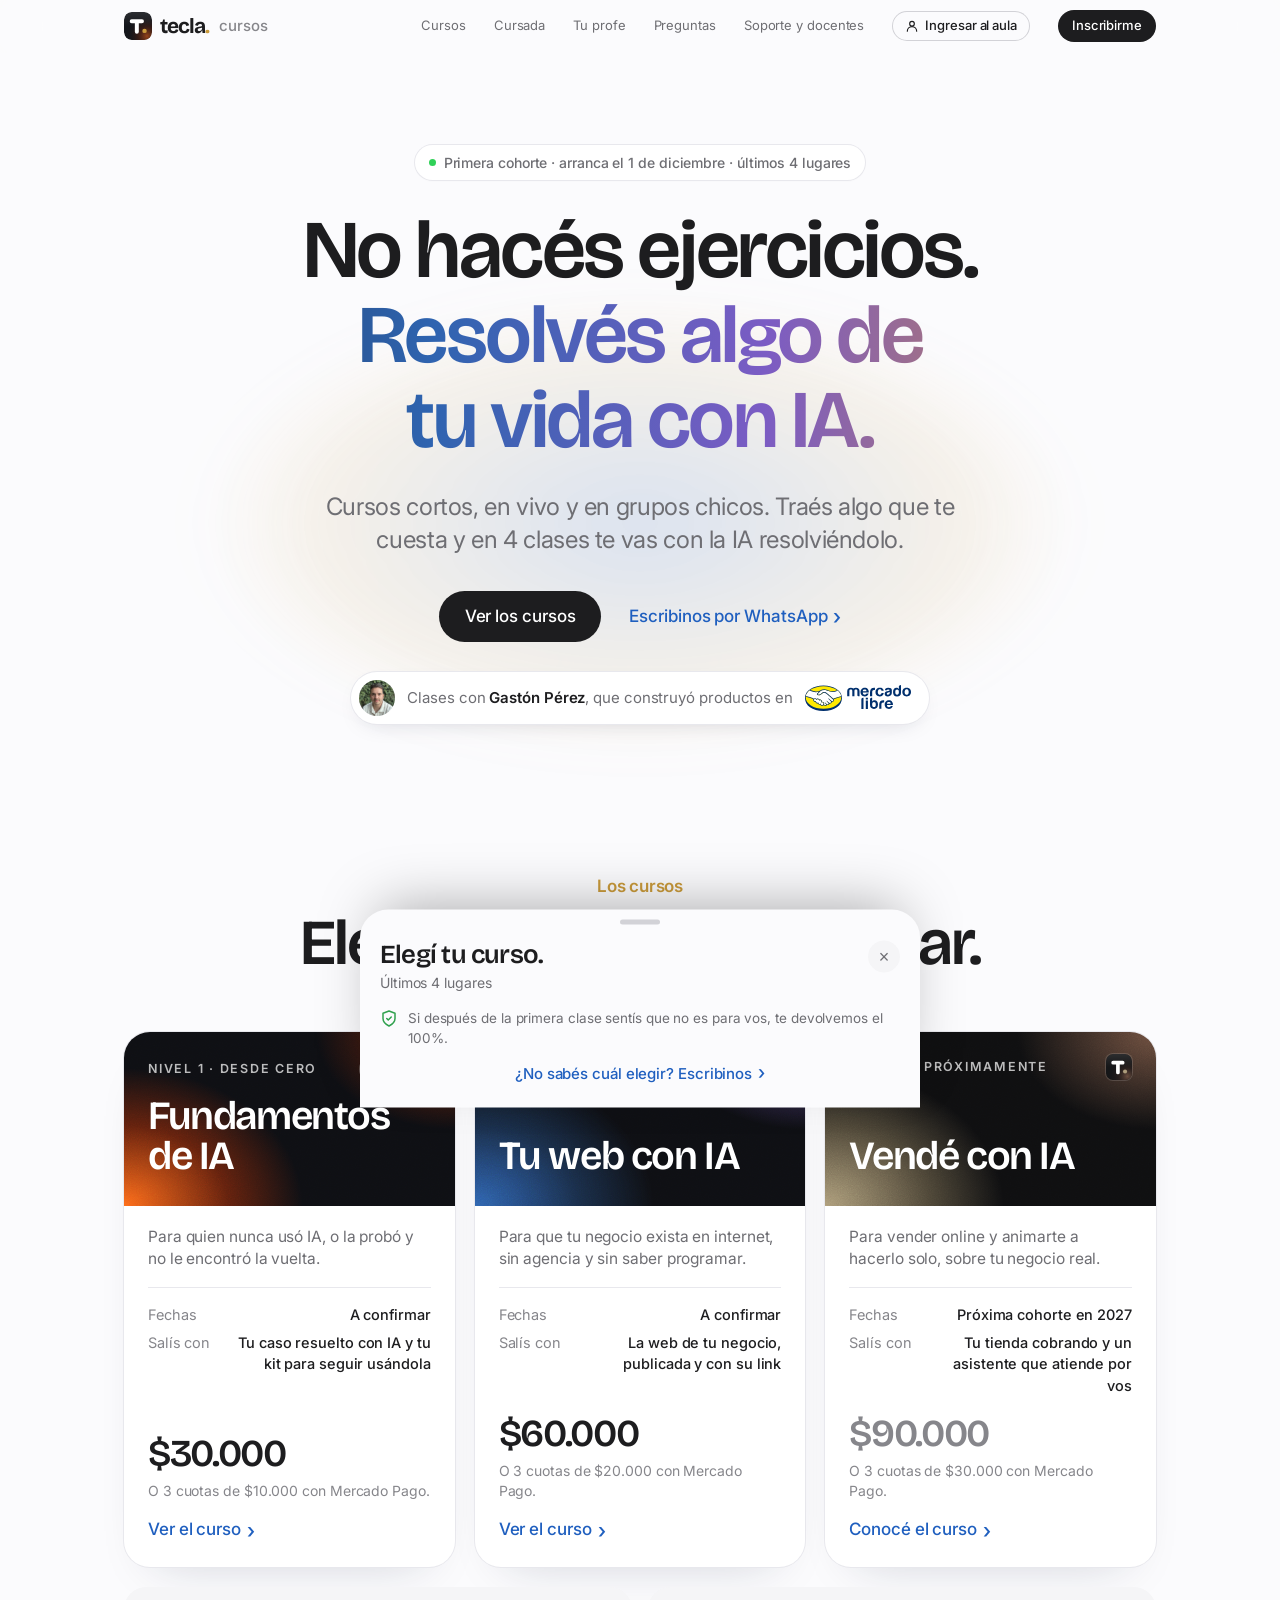
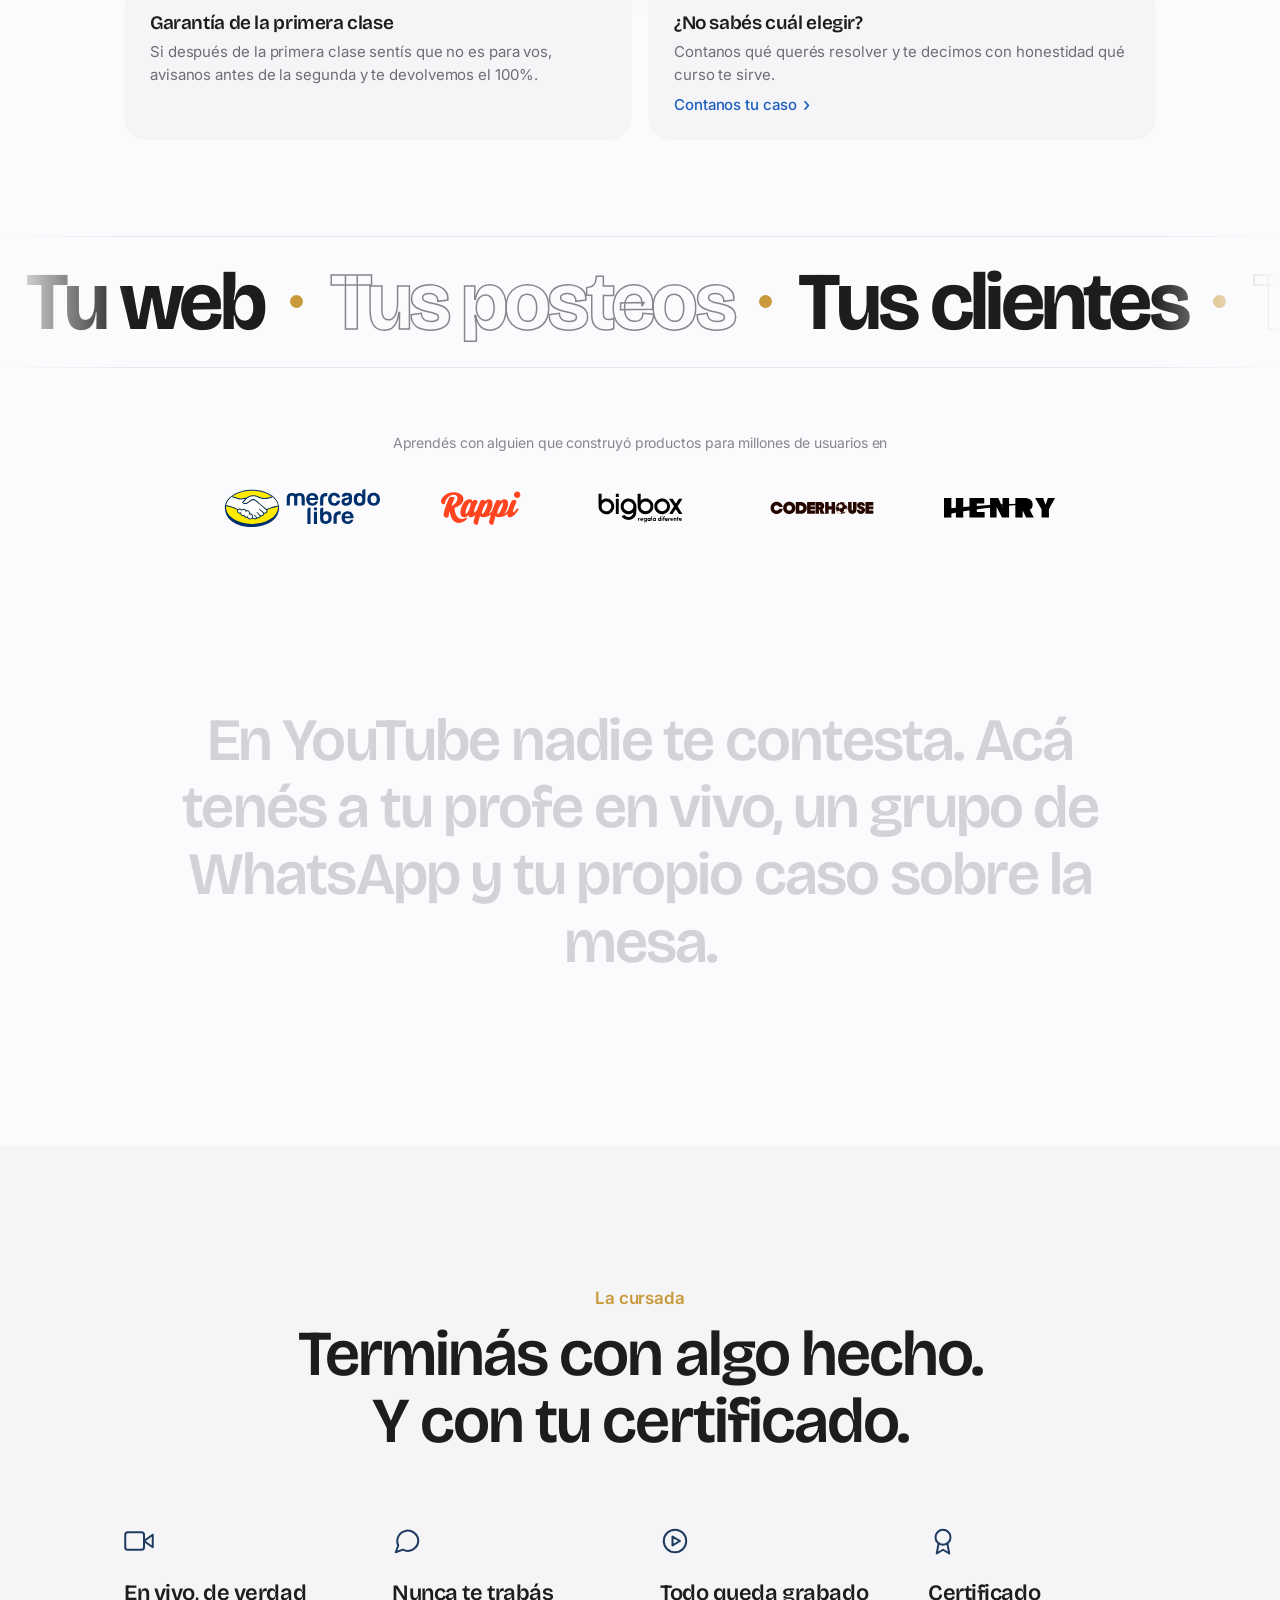
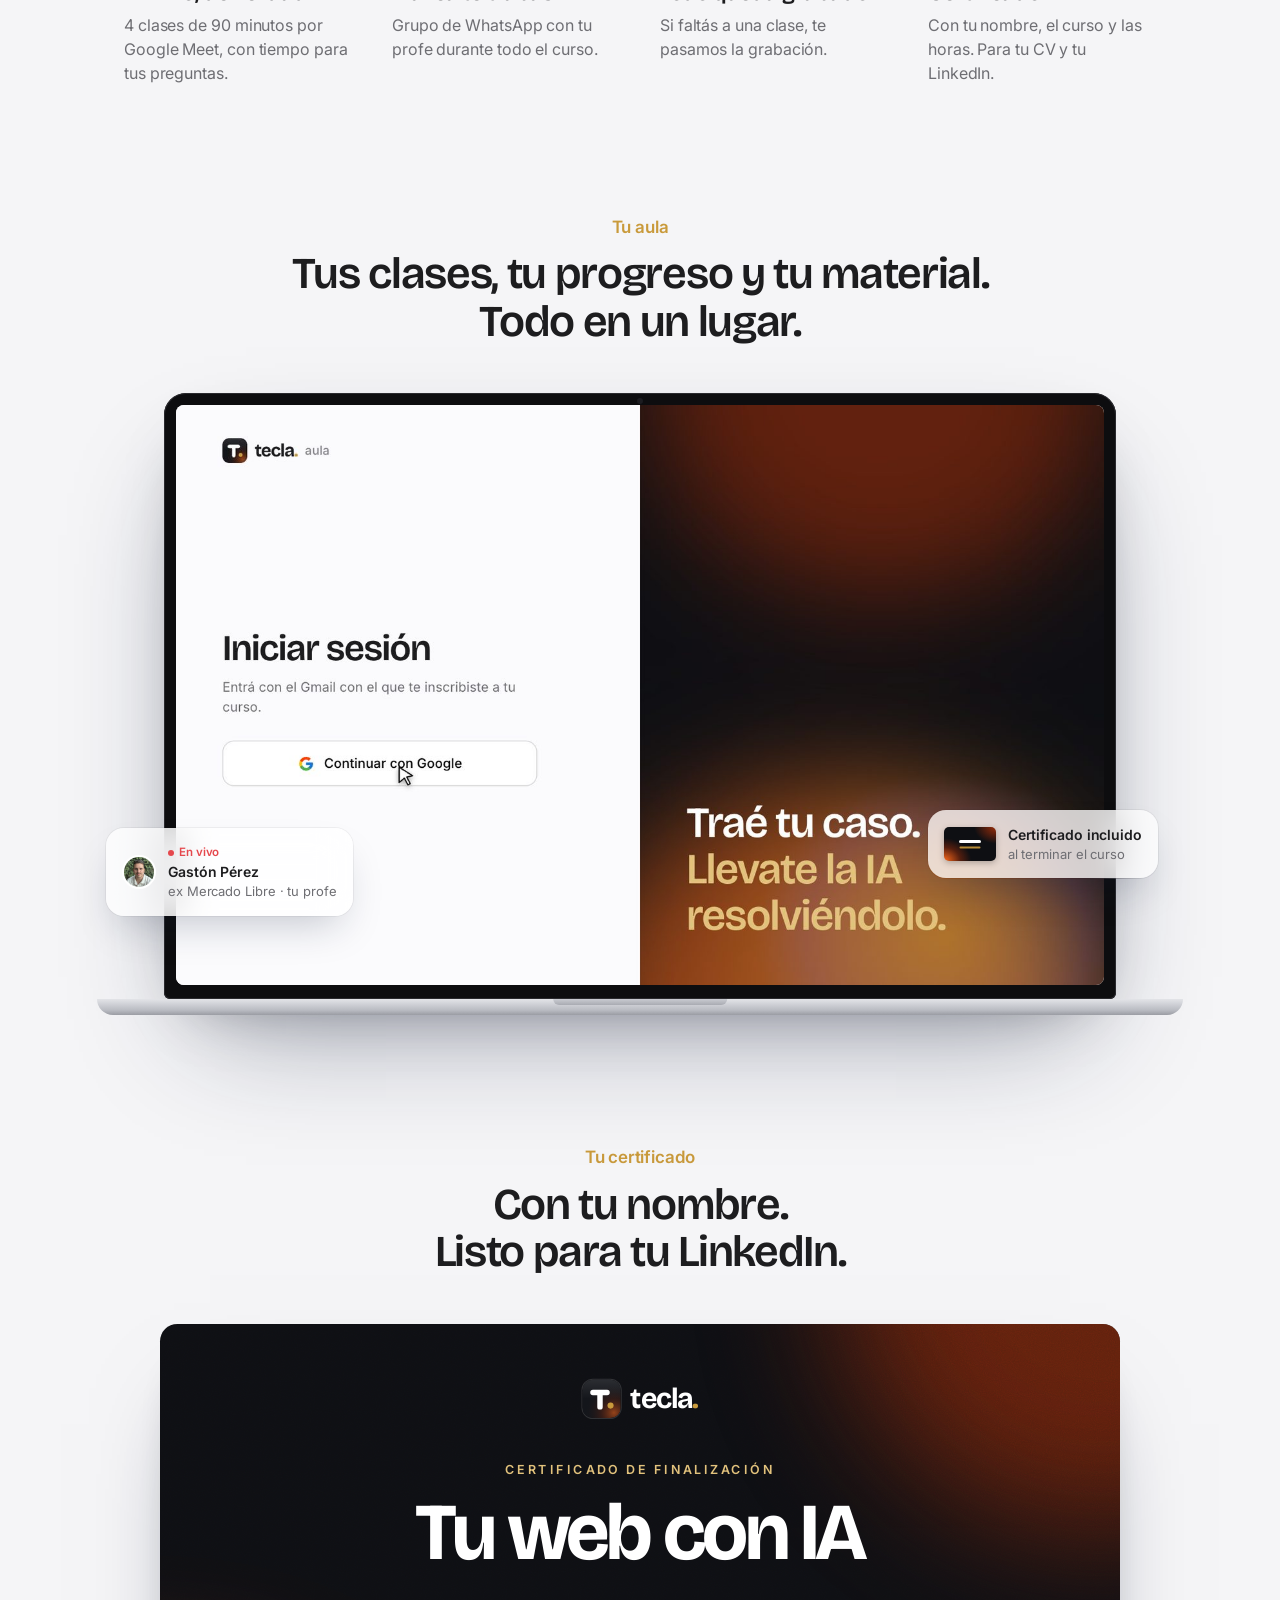
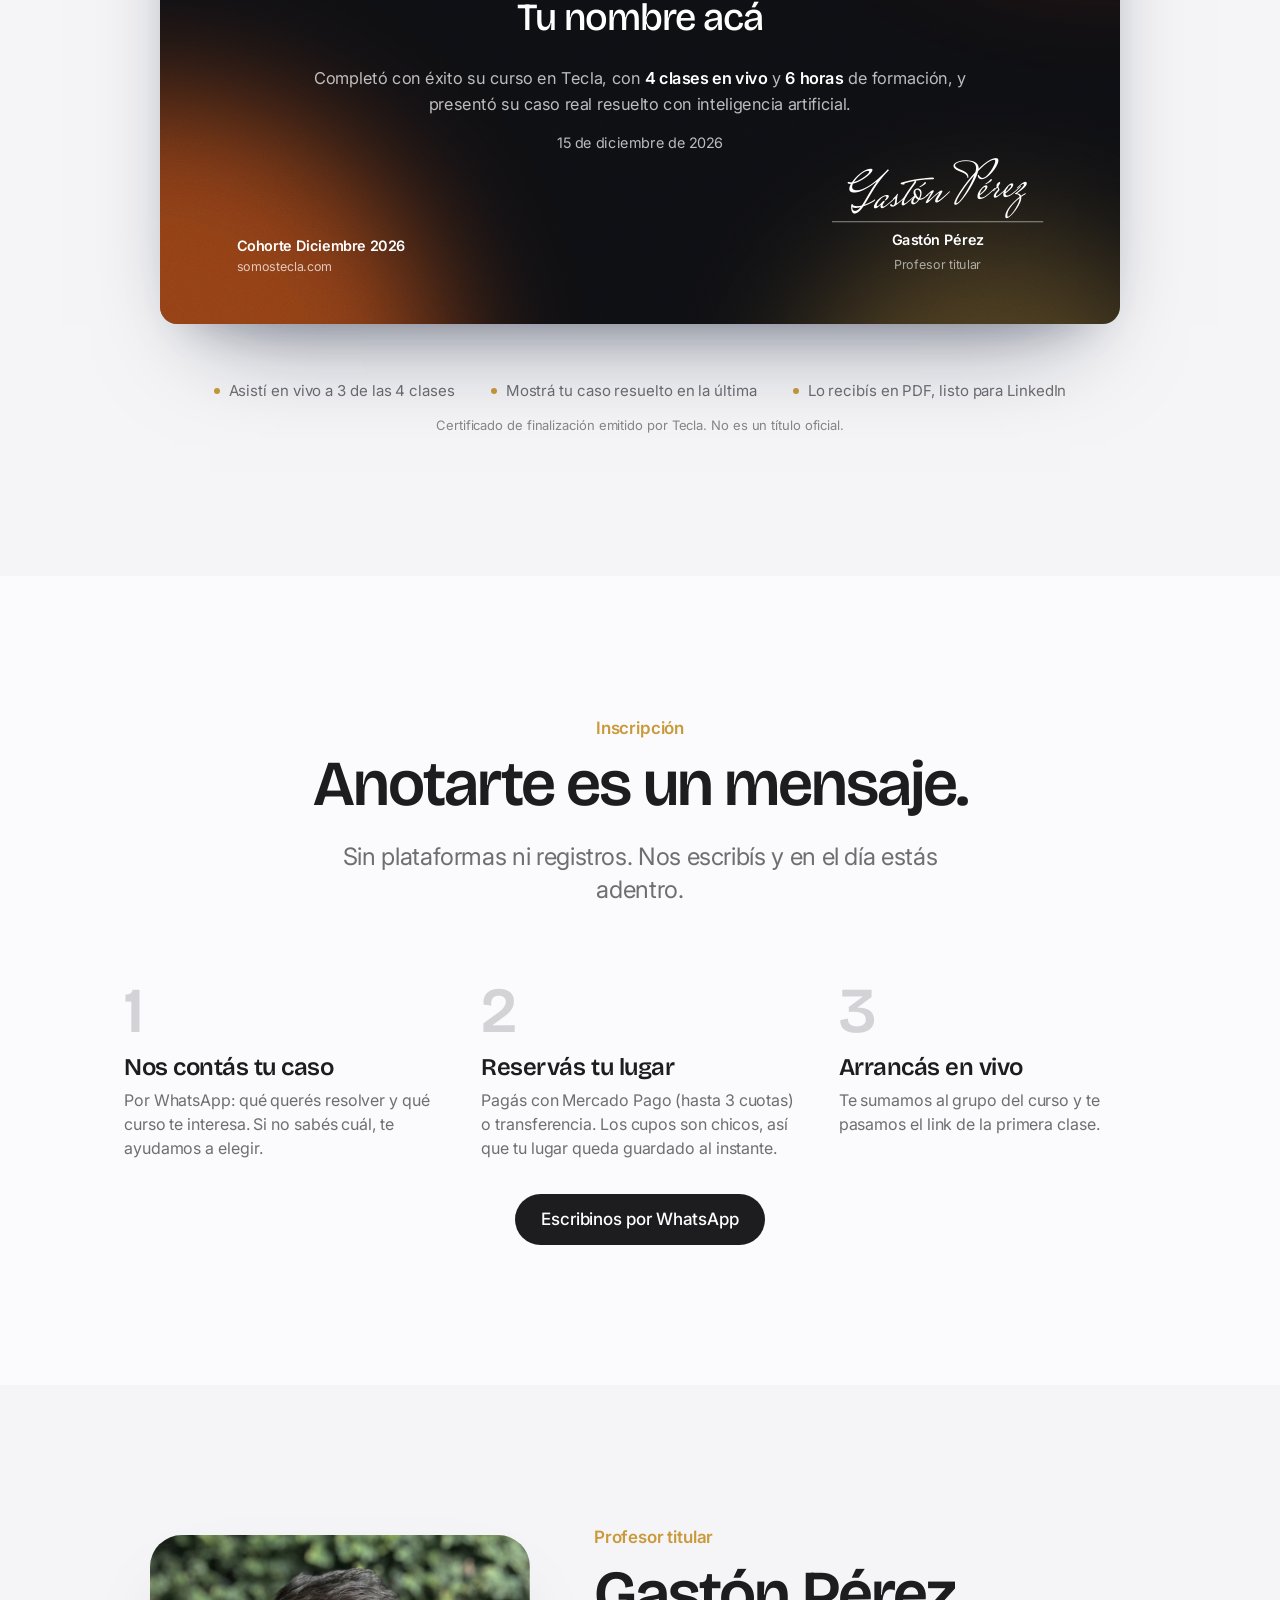
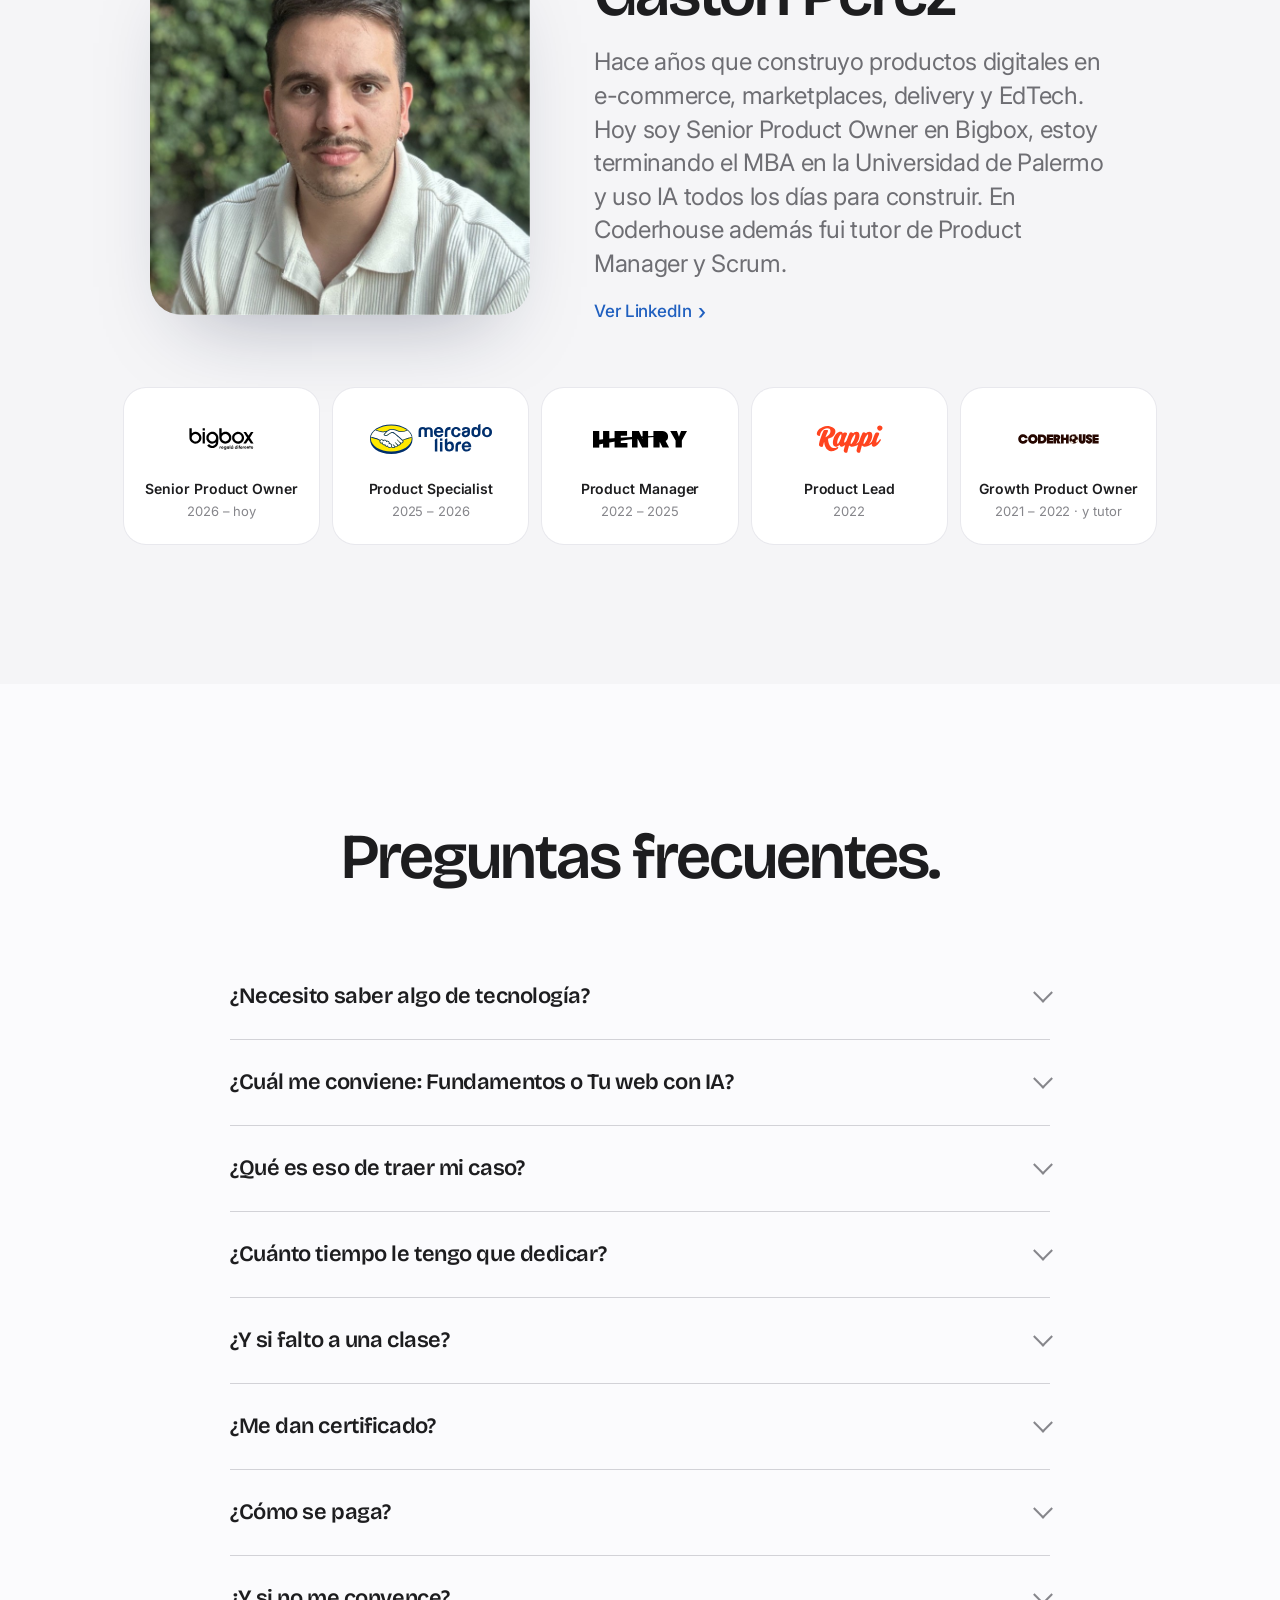
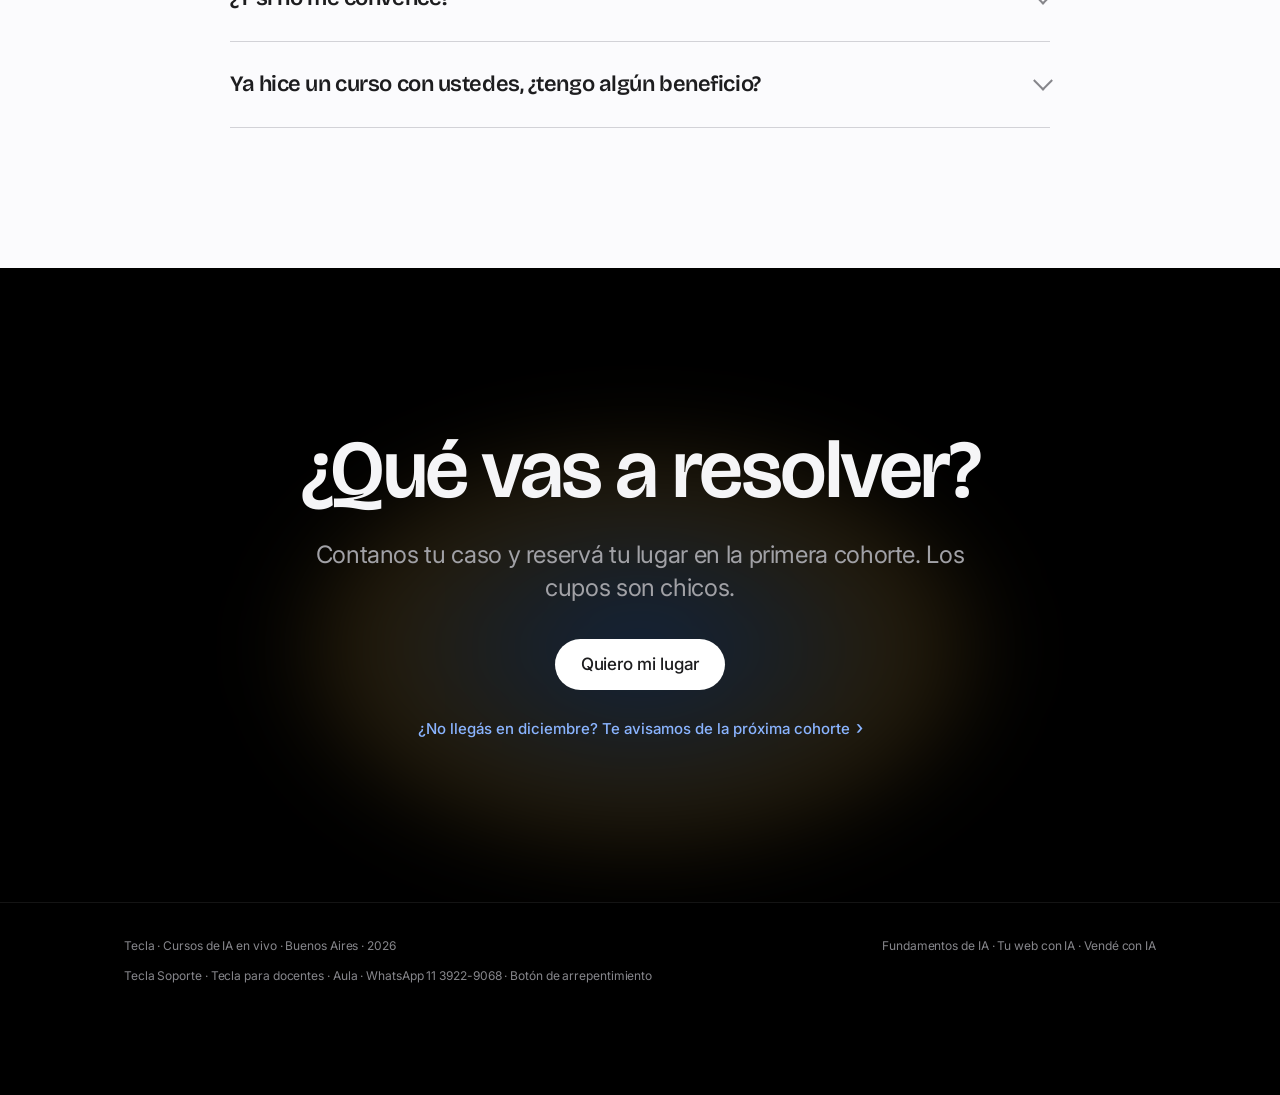
==== commit d776ceb9: "Jerarquía y pixel perfect: un título por tarjeta, una acción principal por vista, la promo una sola " ====
--- a/index.html
+++ b/index.html
@@ -41,7 +41,7 @@
 <link rel="preconnect" href="https://fonts.gstatic.com" crossorigin>
 <link href="https://fonts.googleapis.com/css2?family=Bricolage+Grotesque:opsz,wght@12..96,400;12..96,500;12..96,600;12..96,700&family=Inter:wght@400;500;600&family=Fraunces:ital,opsz,wght@1,9..144,500&display=swap" rel="stylesheet">
 <link href="https://fonts.googleapis.com/css2?family=Mrs+Saint+Delafield&display=swap&text=Gast%C3%B3nP%C3%A9rez%20" rel="stylesheet">
-<link rel="stylesheet" href="/assets/tecla.css?v=4">
+<link rel="stylesheet" href="/assets/tecla.css?v=5">
 </head>
 <body>
 
@@ -78,7 +78,7 @@
 </section>
 
 <!-- BANDA DE PALABRAS -->
-<section class="mq" aria-hidden="true"><div class="mq-track"><span class="">Tu web</span><i class="mq-dot"></i><span class="mq-o">Tus posteos</span><i class="mq-dot"></i><span class="">Tus clientes</span><i class="mq-dot"></i><span class="mq-o">Tus finales</span><i class="mq-dot"></i><span class="">Tus planificaciones</span><i class="mq-dot"></i><span class="mq-o">Tu tienda</span><i class="mq-dot"></i><span class="">Tus turnos</span><i class="mq-dot"></i><span class="mq-o">Tu caso</span><i class="mq-dot"></i><span class="">Tu web</span><i class="mq-dot"></i><span class="mq-o">Tus posteos</span><i class="mq-dot"></i><span class="">Tus clientes</span><i class="mq-dot"></i><span class="mq-o">Tus finales</span><i class="mq-dot"></i><span class="">Tus planificaciones</span><i class="mq-dot"></i><span class="mq-o">Tu tienda</span><i class="mq-dot"></i><span class="">Tus turnos</span><i class="mq-dot"></i><span class="mq-o">Tu caso</span><i class="mq-dot"></i></div></section>
+<section class="mq" aria-hidden="true"><div class="mq-track"><span class="">Tu web</span><i class="mq-dot"></i><span class="mq-o">Tus posteos</span><i class="mq-dot"></i><span class="">Tus clientes</span><i class="mq-dot"></i><span class="mq-o">Tus mails</span><i class="mq-dot"></i><span class="">Tus informes</span><i class="mq-dot"></i><span class="mq-o">Tu tienda</span><i class="mq-dot"></i><span class="">Tus turnos</span><i class="mq-dot"></i><span class="mq-o">Tu caso</span><i class="mq-dot"></i><span class="">Tu web</span><i class="mq-dot"></i><span class="mq-o">Tus posteos</span><i class="mq-dot"></i><span class="">Tus clientes</span><i class="mq-dot"></i><span class="mq-o">Tus mails</span><i class="mq-dot"></i><span class="">Tus informes</span><i class="mq-dot"></i><span class="mq-o">Tu tienda</span><i class="mq-dot"></i><span class="">Tus turnos</span><i class="mq-dot"></i><span class="mq-o">Tu caso</span><i class="mq-dot"></i></div></section>
 
 <!-- LOGOS -->
 <div class="logos">
@@ -209,7 +209,7 @@
 
 <footer id="foot"></footer>
 
-<script src="/assets/tecla.js?v=3"></script>
+<script src="/assets/tecla.js?v=5"></script>
 <script>
   /* FAQ de la home: la general + cuál me conviene */
   document.getElementById('faqHome').innerHTML = [['¿Necesito saber algo de tecnología?','Para Fundamentos, nada: si usás WhatsApp, podés hacer el curso. Para Tu web con IA solo tenés que manejarte con una computadora. No hace falta saber programar, ese es justamente el punto.'],['¿Cuál me conviene: Fundamentos o Tu web con IA?','Depende de qué te querés llevar. Fundamentos es para aprender a usar la IA en tu día a día desde cero. Tu web con IA es para salir con algo concreto: la página de tu negocio publicada. Si ya usás la IA seguido y lo que querés es tu web, andá directo al Nivel 2. Si dudás, escribinos.']].concat(FAQ_GENERAL).map(([q,a]) => `<details><summary>${q}</summary><p>${a}</p></details>`).join('');
--- a/assets/tecla.css
+++ b/assets/tecla.css
@@ -335,7 +335,7 @@
 .promo-tag{display:inline-flex;align-items:center;gap:6px;font-size:12.5px;font-weight:600;color:#8e6a1f;background:#f6ecd3;padding:4px 10px;border-radius:980px;margin-bottom:12px}
 .promo-tag::before{content:"";width:6px;height:6px;border-radius:50%;background:var(--gold)}
 .price .was{font-family:'Inter',sans-serif;font-size:17px;font-weight:500;color:var(--ink3);letter-spacing:0;margin-right:10px;vertical-align:middle;text-decoration-thickness:1.5px}
-.buy:not(.on) .promo-tag,.buy:not(.on) .was{display:none}
+
 
 /* FECHAS: una fila por cohorte. El calendario gira y muestra los 4 días de clase */
 .fechas{margin-top:20px}
@@ -673,7 +673,6 @@
 .buy .price{font-family:var(--display);font-weight:600;font-size:38px;letter-spacing:-.035em;line-height:1}
 .buy .when{font-size:14px;color:var(--ink3);line-height:1.45;margin-top:8px}
 .cp-buy-m{display:none}
-.cp-buy-m .buy{background:#fff;border-radius:22px;padding:20px;box-shadow:0 0 0 1px var(--line2);margin-top:0}
 @media(max-width:980px){
   .cp{grid-template-columns:1fr;gap:0}
   .cp-side{display:none}
@@ -721,3 +720,55 @@
 }
 /* con el menú abierto, la barra de inscripción se esconde */
 body.menu-lock .sbar{transform:translate(-50%,140%);pointer-events:none}
+
+/* ===== Jerarquía y pixel perfect (23/11) ===== */
+/* precio: el nuevo manda, el anterior tachado al lado; la promo es una línea, no una pastilla */
+.price{display:flex;align-items:baseline;gap:10px;flex-wrap:wrap}
+.price .was{margin:0;font-size:16px}
+.when .promo-note{display:block;color:#8e6a1f;font-weight:500;margin-bottom:2px}
+/* portada: el título vive acá (uno solo por tarjeta) */
+.cover .cv-t{font-family:var(--display);font-weight:600;font-size:clamp(30px,3.2vw,40px);letter-spacing:-.035em;line-height:1;max-width:92%;color:#fff}
+.cc-b{padding:20px 24px 24px}
+.cc .d{margin:0}
+.cc dl{margin-top:16px}
+.cc .buy{padding-top:18px}
+.cc-go{display:inline-flex;justify-content:flex-start;align-self:flex-start;margin-top:16px}
+/* página de curso */
+.back-l{display:inline-flex;align-items:center;gap:6px;font-size:14px;color:var(--ink2);margin-bottom:26px}
+.back-l::before{content:"‹";font-size:18px;line-height:1;margin-top:-2px}
+.back-l:hover{color:var(--ink)}
+.cp h2{margin-bottom:26px}
+.sec-lead{font-size:18px;color:var(--ink2);line-height:1.5;max-width:640px;margin:-12px 0 24px}
+.teach{margin-top:28px}
+.buybox > .pill{width:100%}
+.buybox dl{margin:18px 0 20px}
+.buybox .bb-g{margin-top:14px}
+.cp-buy-m .buybox{position:static;box-shadow:0 0 0 1px var(--line2)}
+.dl-prog{margin-top:20px}
+.final-p{margin-top:14px}
+.cl .pr b{letter-spacing:.04em}
+/* fechas: los chips no se cortan (el anillo de 1px necesita aire dentro del contenedor que se pliega) */
+.coh-days{padding:2px 1px;margin-left:-1px;margin-right:-1px}
+.coh.open .coh-days,.coh:focus-visible .coh-days{margin-top:12px}
+@media (hover:hover) and (pointer:fine){ .coh:hover .coh-days{margin-top:12px} }
+.dates .coh-act small{white-space:nowrap}
+/* sheet */
+.sh-top{display:flex;justify-content:space-between;align-items:baseline;margin-bottom:12px}
+.sh-top h4{margin:0}
+.sh-top .more{font-size:14px}
+.sh-buy .p{display:flex;align-items:baseline;gap:8px;flex-wrap:wrap}
+.sh-buy .p s{display:inline;margin:0;order:2}
+.sh-buy .p small{flex-basis:100%;margin-top:2px}
+/* barra fija: dos líneas, nada más */
+.sb-p{margin:0 0 2px}
+.sb-p s{margin-left:6px}
+@media(max-width:640px){
+  .back-l{margin-bottom:18px}
+  .cp h2{margin-bottom:20px}
+  .sec-lead{font-size:16.5px;margin:-8px 0 20px}
+  .cp-main > section.cp-buy-m{padding-top:22px}
+  .buybox{padding:20px;border-radius:22px}
+  .buybox .price{font-size:38px}
+}
+.sb-s{white-space:nowrap;overflow:hidden;text-overflow:ellipsis}
+.sh-buy .p small{order:3}
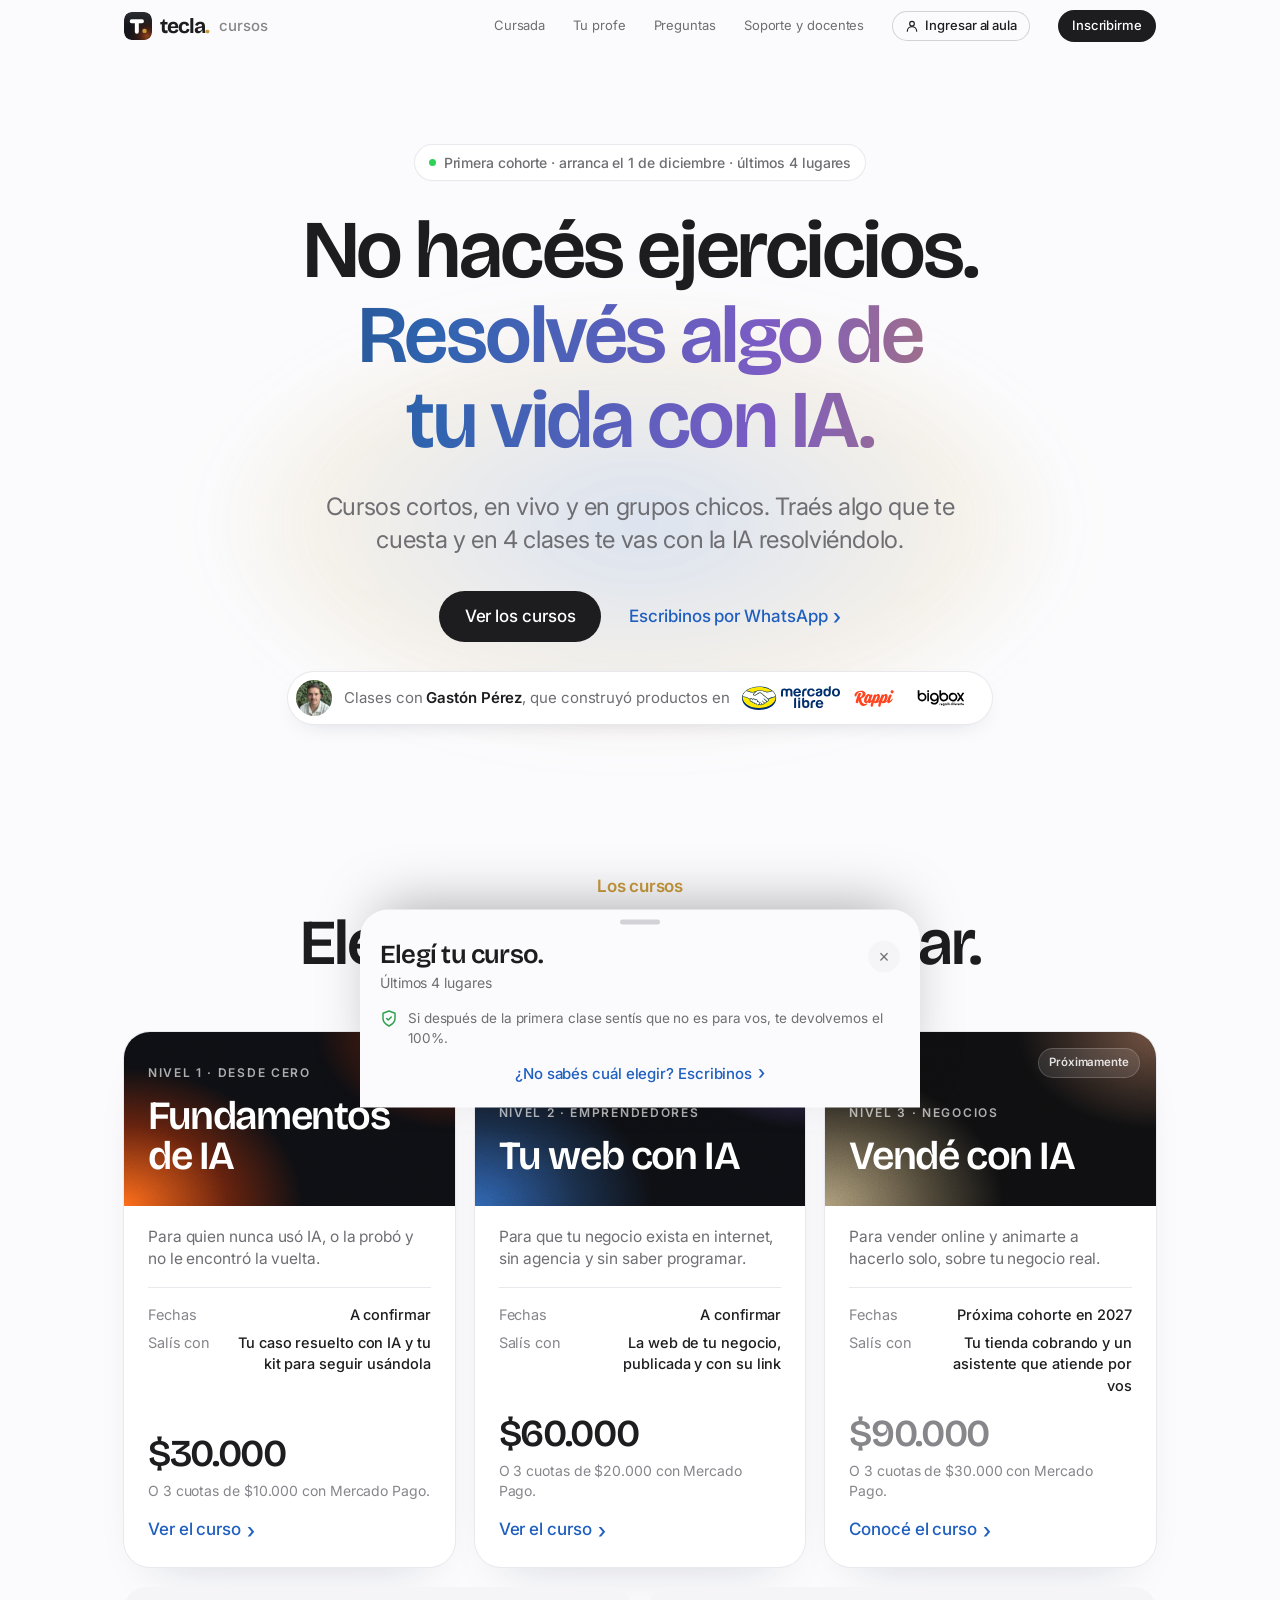
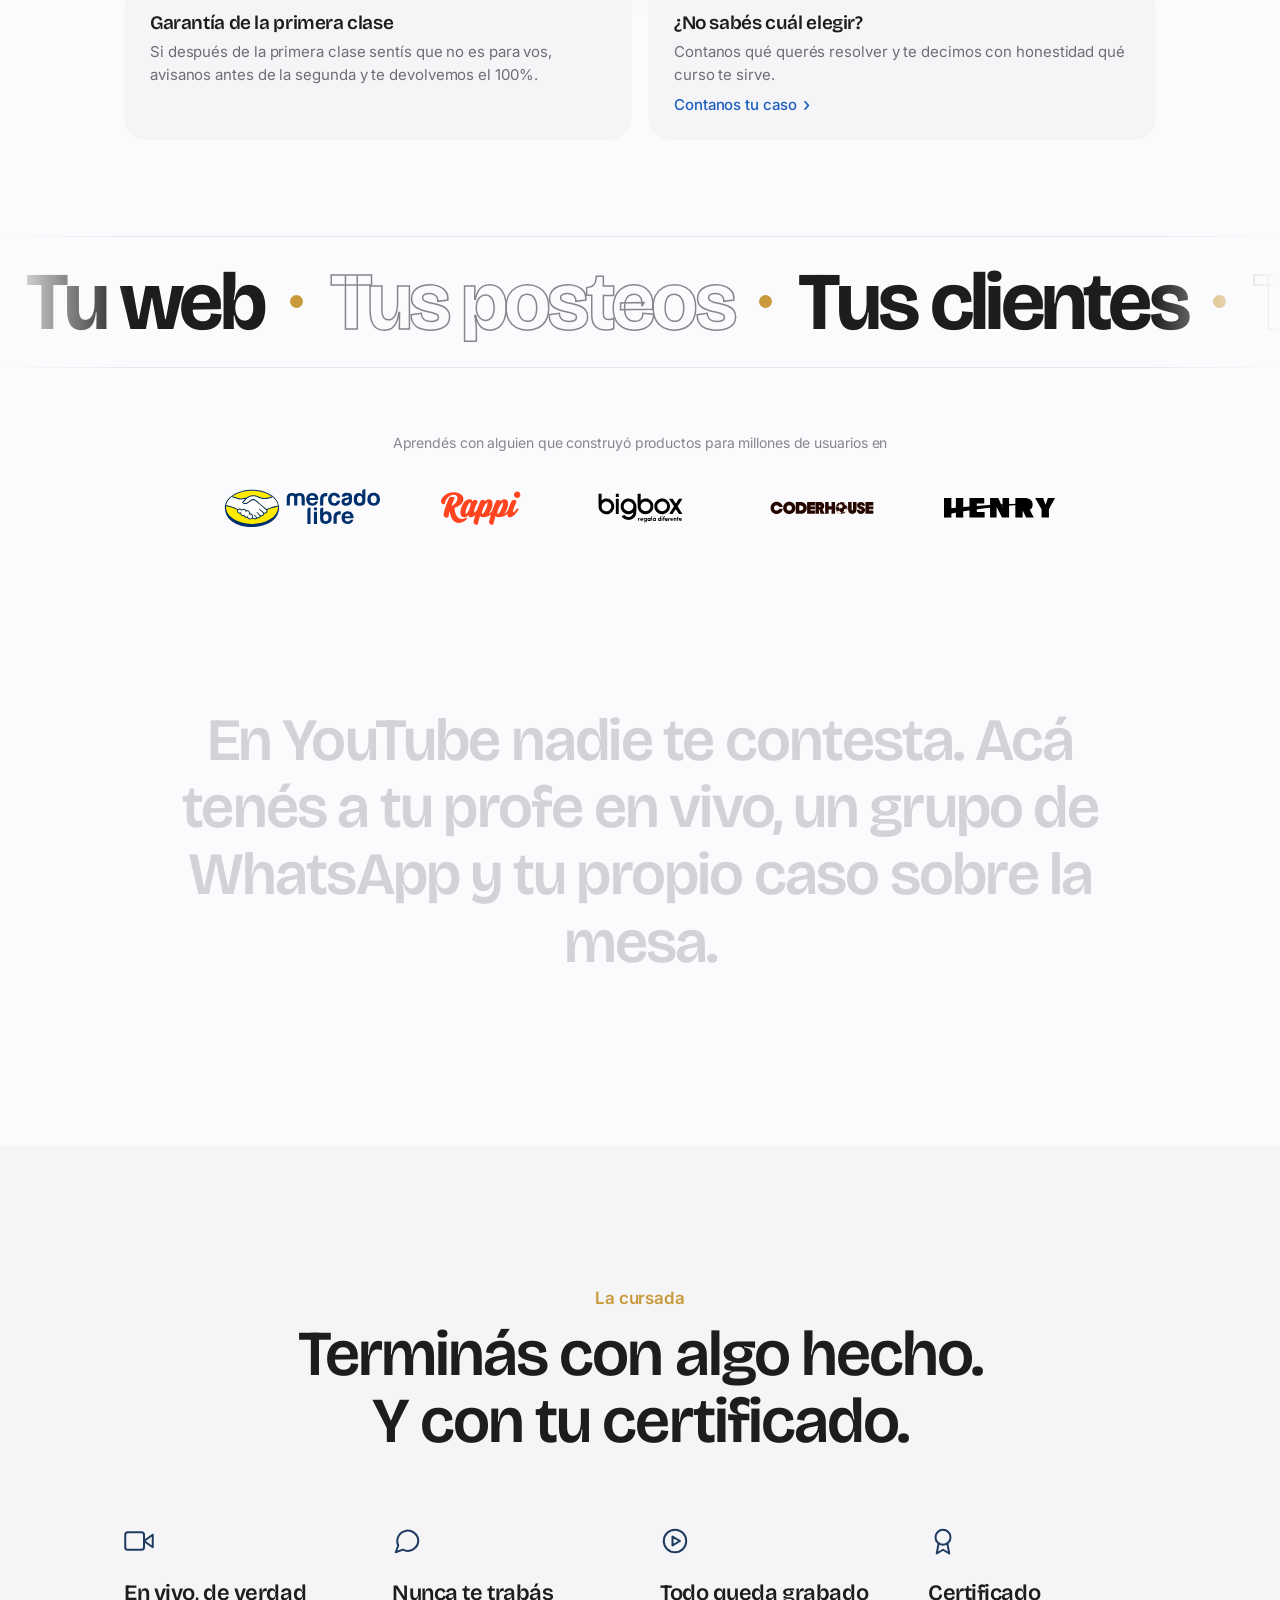
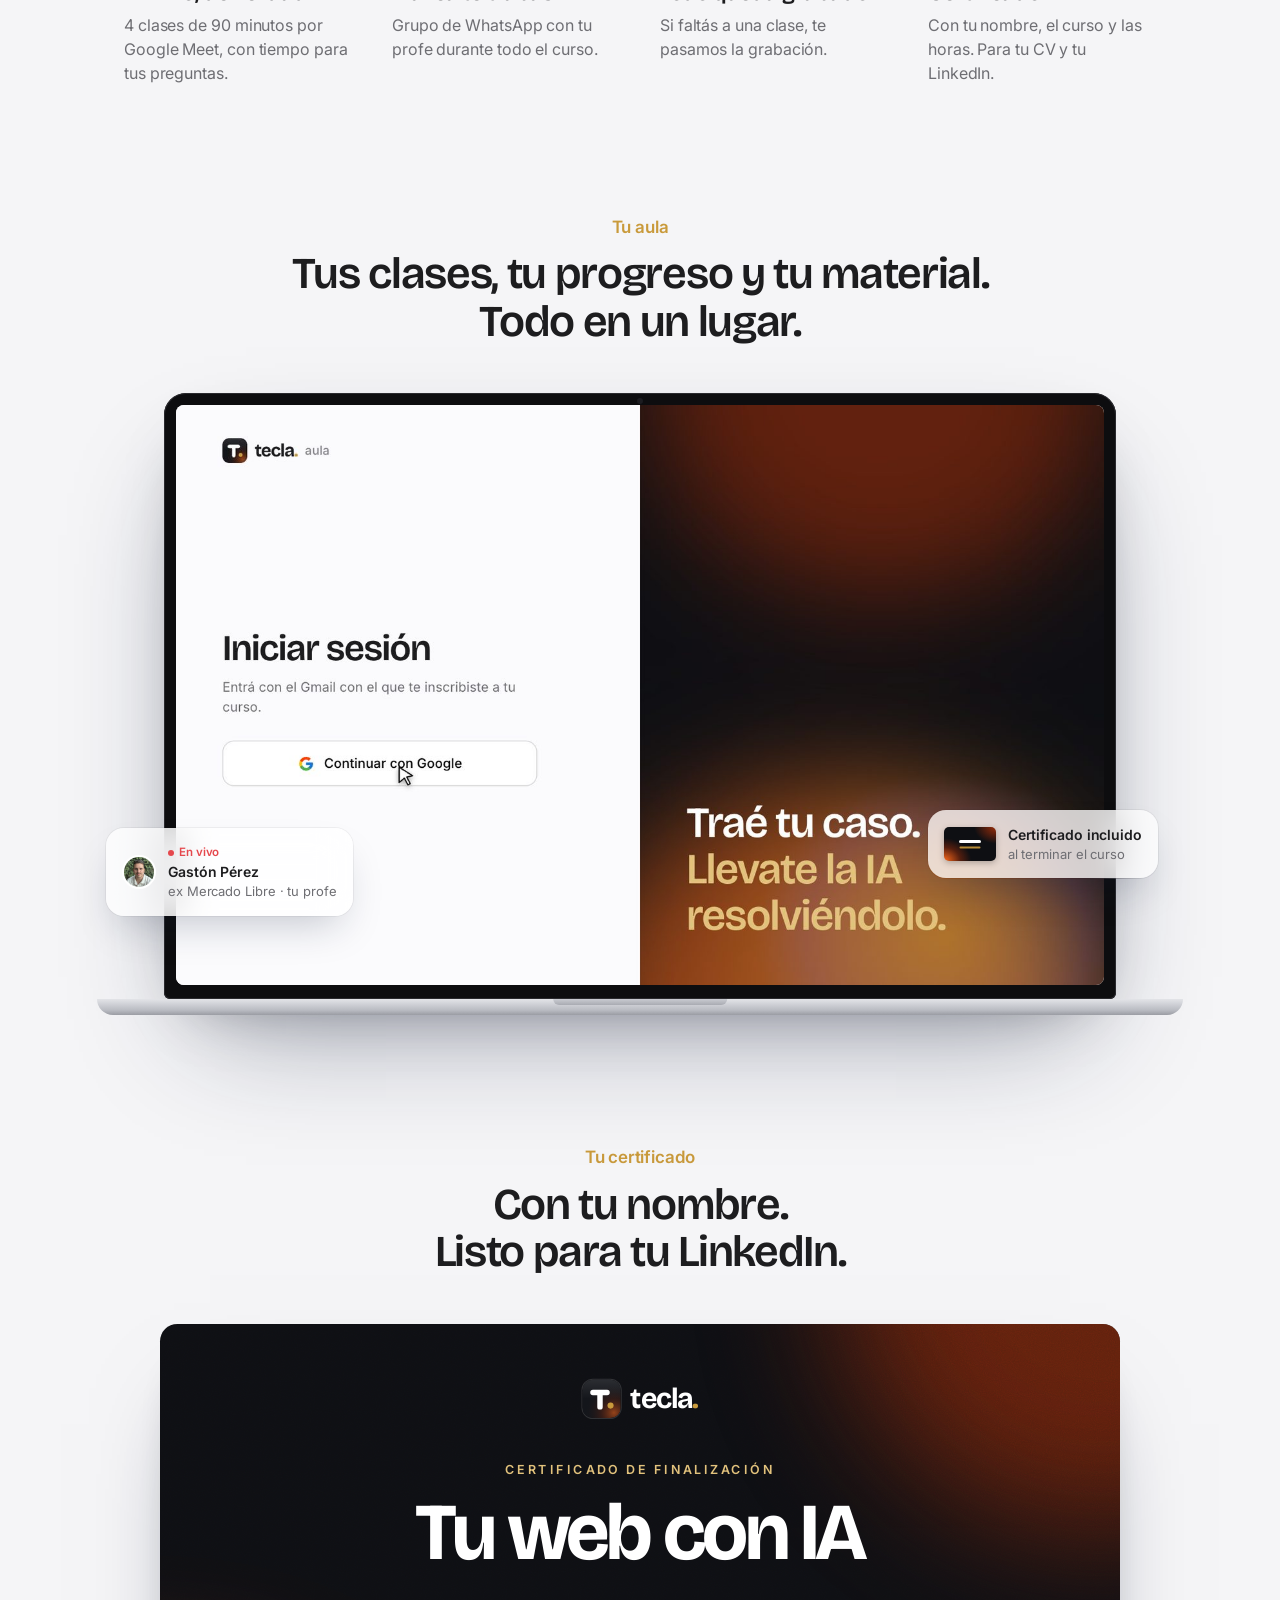
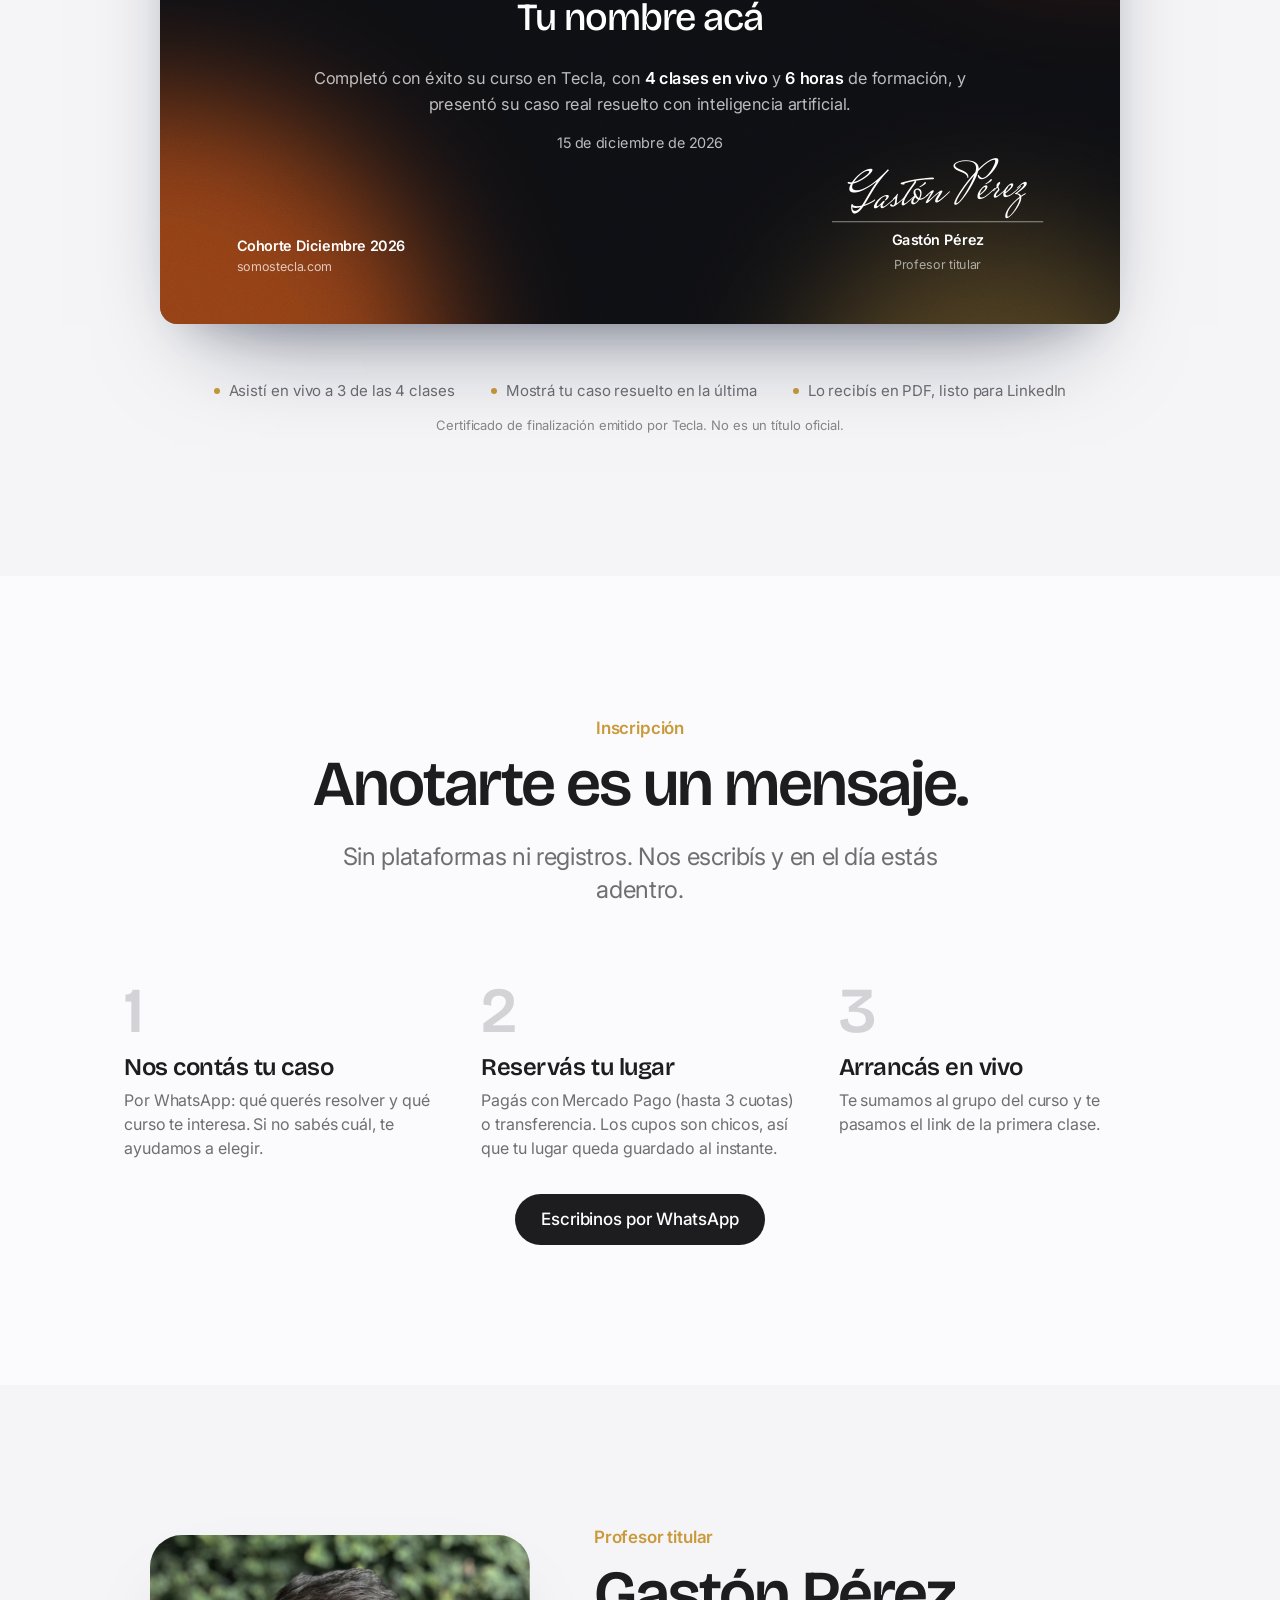
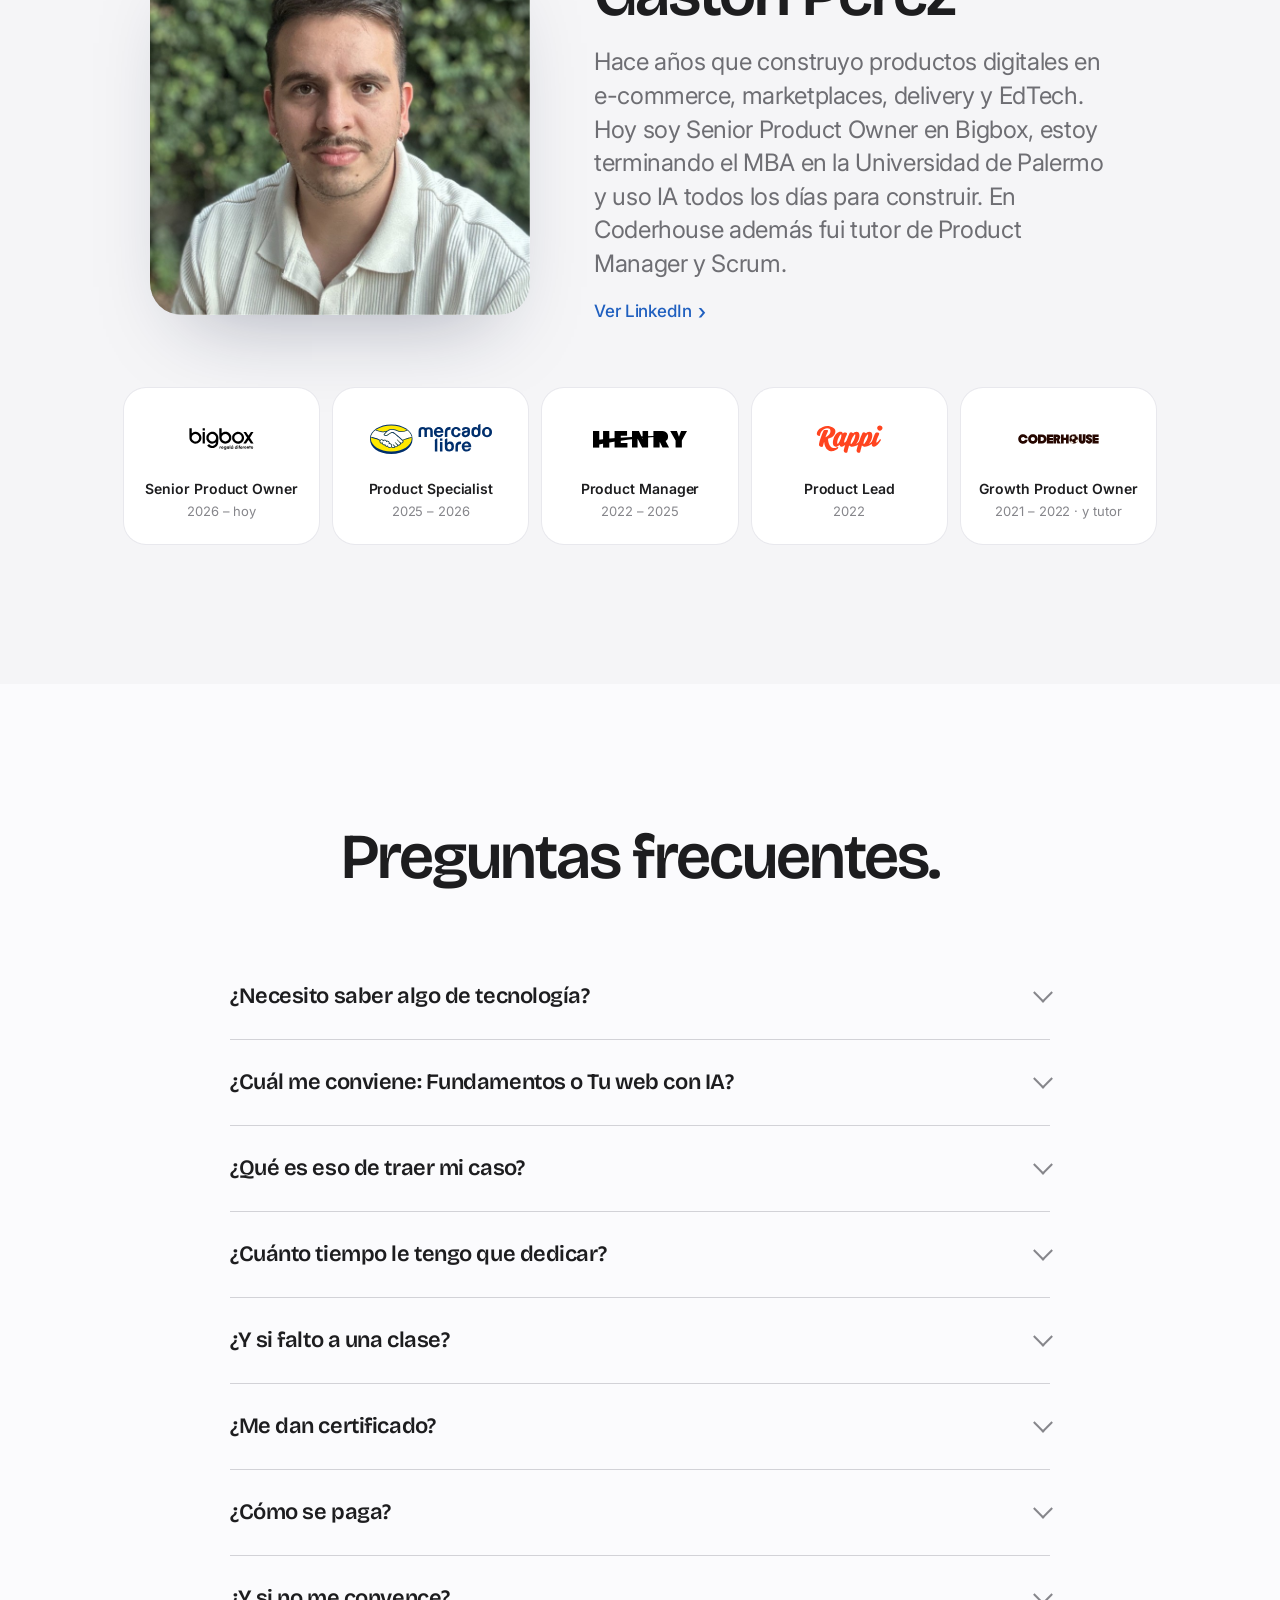
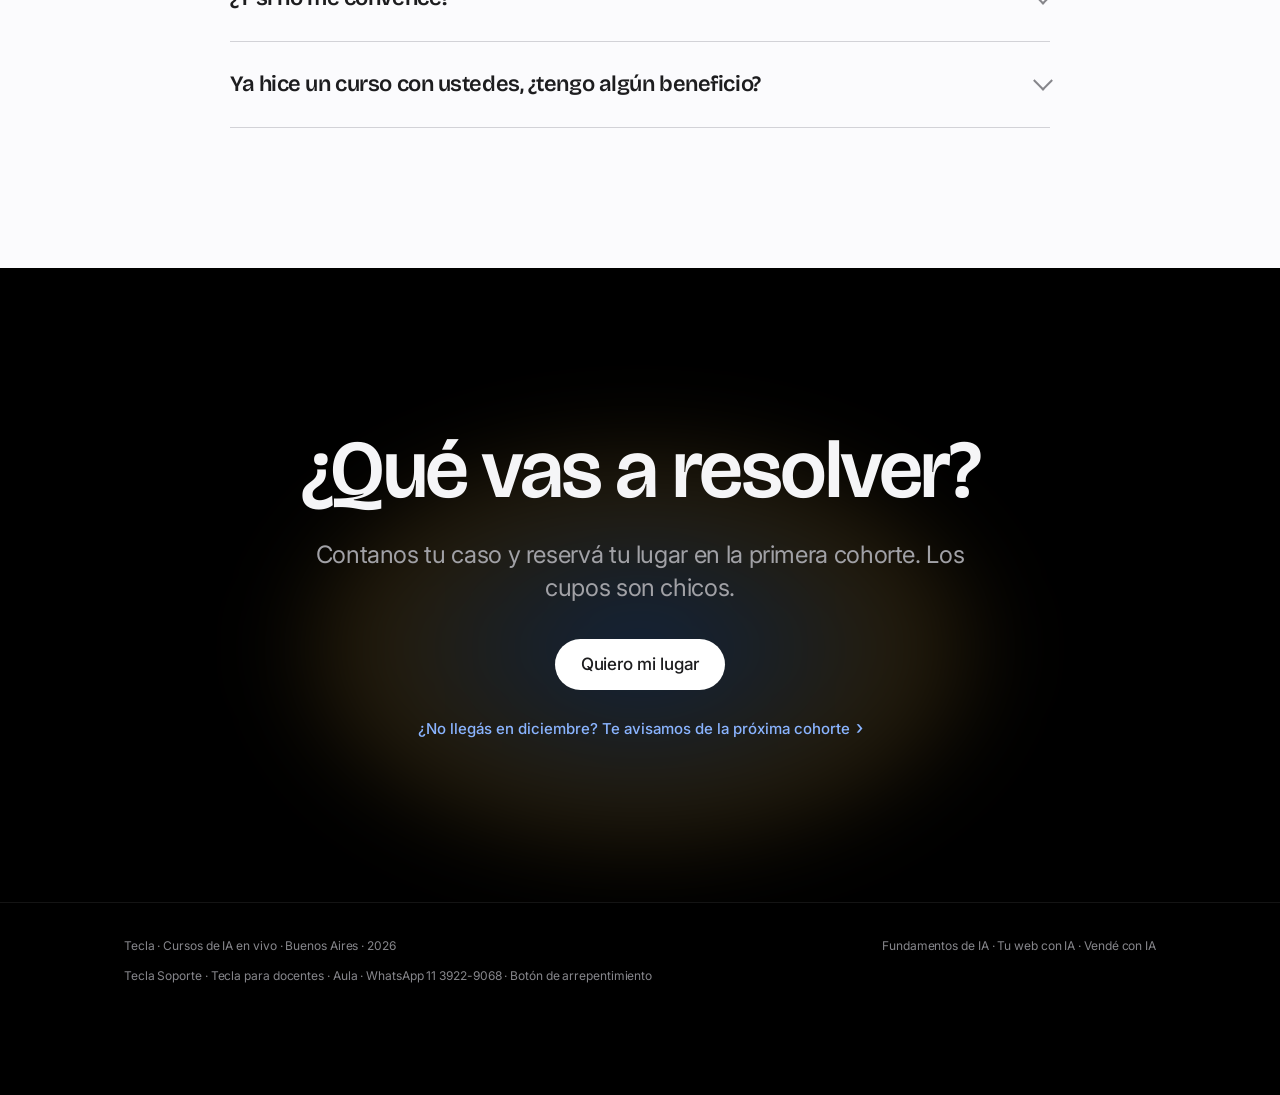
==== commit 9bcd9868: "Siguiente nivel: portadas con chip En vivo que titila, trayectoria con Mercado Libre, Rappi y Bigbox" ====
--- a/index.html
+++ b/index.html
@@ -41,7 +41,7 @@
 <link rel="preconnect" href="https://fonts.gstatic.com" crossorigin>
 <link href="https://fonts.googleapis.com/css2?family=Bricolage+Grotesque:opsz,wght@12..96,400;12..96,500;12..96,600;12..96,700&family=Inter:wght@400;500;600&family=Fraunces:ital,opsz,wght@1,9..144,500&display=swap" rel="stylesheet">
 <link href="https://fonts.googleapis.com/css2?family=Mrs+Saint+Delafield&display=swap&text=Gast%C3%B3nP%C3%A9rez%20" rel="stylesheet">
-<link rel="stylesheet" href="/assets/tecla.css?v=5">
+<link rel="stylesheet" href="/assets/tecla.css?v=6">
 </head>
 <body>
 
@@ -58,7 +58,7 @@
       <a href="#cursos" class="pill">Ver los cursos</a>
       <a href="#" class="more js-wa" data-curso="">Escribinos por WhatsApp</a>
     </div>
-    <a href="#profe" class="cred rv d3"><img class="cred-ph" src="/fotos/gaston.jpg" alt=""><span>Clases con <b>Gastón Pérez</b>, que construyó productos en</span><img class="cred-ml" src="/logos/mercadolibre.svg" alt="Mercado Libre"></a>
+    <a href="#profe" class="cred rv d3"><img class="cred-ph" src="/fotos/gaston.jpg" alt=""><span>Clases con <b>Gastón Pérez</b>, que construyó productos en</span><span class="cred-logos"><img class="cl-ml" src="/logos/mercadolibre.svg" alt="Mercado Libre"><img class="cl-rp" src="/logos/rappi.svg" alt="Rappi"><img class="cl-bb" src="/logos/bigbox.svg" alt="Bigbox"></span></a>
   </div>
 </header>
 
@@ -209,7 +209,7 @@
 
 <footer id="foot"></footer>
 
-<script src="/assets/tecla.js?v=5"></script>
+<script src="/assets/tecla.js?v=6"></script>
 <script>
   /* FAQ de la home: la general + cuál me conviene */
   document.getElementById('faqHome').innerHTML = [['¿Necesito saber algo de tecnología?','Para Fundamentos, nada: si usás WhatsApp, podés hacer el curso. Para Tu web con IA solo tenés que manejarte con una computadora. No hace falta saber programar, ese es justamente el punto.'],['¿Cuál me conviene: Fundamentos o Tu web con IA?','Depende de qué te querés llevar. Fundamentos es para aprender a usar la IA en tu día a día desde cero. Tu web con IA es para salir con algo concreto: la página de tu negocio publicada. Si ya usás la IA seguido y lo que querés es tu web, andá directo al Nivel 2. Si dudás, escribinos.']].concat(FAQ_GENERAL).map(([q,a]) => `<details><summary>${q}</summary><p>${a}</p></details>`).join('');
--- a/assets/tecla.css
+++ b/assets/tecla.css
@@ -772,3 +772,123 @@
 }
 .sb-s{white-space:nowrap;overflow:hidden;text-overflow:ellipsis}
 .sh-buy .p small{order:3}
+
+/* ===== Siguiente nivel (23/11) ===== */
+/* portada: chip arriba a la derecha; nivel y título juntos abajo */
+.cover{justify-content:flex-end}
+.cover .cv-chip{position:absolute;top:16px;right:16px}
+.cover .cv-chip:not(.live){font-size:11.5px;font-weight:600;color:rgba(255,255,255,.85);background:rgba(255,255,255,.1);box-shadow:inset 0 0 0 1px rgba(255,255,255,.18);padding:6px 11px;border-radius:980px}
+.cv-lv{font-size:12px;font-weight:600;letter-spacing:.14em;text-transform:uppercase;color:rgba(255,255,255,.66);margin-bottom:8px}
+/* "En vivo": el punto titila cada tanto */
+.live::before{animation:livep 3.2s ease-in-out infinite}
+@keyframes livep{0%,62%,100%{opacity:1;box-shadow:0 0 0 0 rgba(255,77,77,.55)}70%{opacity:.25}78%{opacity:1;box-shadow:0 0 0 5px rgba(255,77,77,0)}}
+@media (prefers-reduced-motion: reduce){.live::before{animation:none}}
+
+/* trayectoria: tres logos */
+.cred{flex-wrap:wrap;justify-content:center;row-gap:6px}
+.cred-logos{display:inline-flex;align-items:center;gap:14px}
+.cred-logos img{width:auto}
+.cl-ml{height:24px}.cl-rp{height:17px}.cl-bb{height:27px}
+.teach > div{min-width:0}
+.teach span.t-logos{display:flex;align-items:center;gap:16px;margin-top:6px}
+.t-logos img{width:auto;height:auto}
+.tl-ml{height:22px !important}.tl-rp{height:16px !important}.tl-bb{height:25px !important}
+
+/* casos: desfile infinito */
+.cz-wall{display:grid;gap:14px;margin:0 -2px;-webkit-mask-image:linear-gradient(90deg,transparent,#000 7%,#000 93%,transparent);mask-image:linear-gradient(90deg,transparent,#000 7%,#000 93%,transparent)}
+.cz-row{overflow:hidden}
+.cz-track{display:flex;gap:14px;width:max-content;animation:czm var(--dur,60s) linear infinite}
+.cz-row.rev .cz-track{animation-direction:reverse}
+.cz-wall:hover .cz-track{animation-play-state:paused}
+@keyframes czm{to{transform:translateX(calc(-50% - 7px))}}
+.cz{flex:none;width:300px;background:#fff;border-radius:20px;padding:20px 22px;box-shadow:0 0 0 1px var(--line2);display:flex;flex-direction:column}
+.cz .who{font-size:13px;font-weight:600;color:var(--ink3)}
+.cz q{display:block;quotes:"“" "”";font-family:var(--display);font-weight:600;font-size:19px;letter-spacing:-.02em;line-height:1.2;margin:8px 0 12px}
+.cz .res{font-size:14.5px;color:var(--ink2);line-height:1.45;margin-top:auto}
+.cz .res::before{content:"→ ";color:var(--gold);font-weight:600}
+@media (prefers-reduced-motion: reduce){ .cz-track{animation:none} .cz-row{overflow-x:auto} }
+
+/* programa: línea de tiempo con acordeón */
+.acc{position:relative}
+.ai{position:relative;padding-left:68px}
+.ai::before{content:"";position:absolute;left:23px;top:62px;bottom:-12px;width:2px;background:var(--line2);border-radius:2px;transition:background .4s var(--ease)}
+.ai:last-child::before{display:none}
+.ai.open::before{background:linear-gradient(var(--gold),var(--line2))}
+.ai-h{all:unset;box-sizing:border-box;cursor:pointer;display:flex;align-items:flex-start;gap:16px;width:100%;padding:14px 0 16px;-webkit-tap-highlight-color:transparent}
+.ai-h:focus-visible .ai-n{outline:2px solid var(--gold);outline-offset:3px}
+.ai-n{position:absolute;left:0;top:12px;width:48px;height:48px;border-radius:50%;background:#fff;box-shadow:0 0 0 1px var(--line2);display:flex;align-items:center;justify-content:center;font-family:var(--display);font-weight:600;font-size:16px;letter-spacing:-.01em;transition:background .35s var(--ease),color .35s,box-shadow .35s}
+.ai.open .ai-n{background:var(--ink);color:#fff;box-shadow:0 0 0 6px rgba(201,154,59,.16)}
+.ai-t{flex:1;min-width:0}
+.ai-t small{display:block;font-size:12.5px;font-weight:600;letter-spacing:.08em;text-transform:uppercase;color:var(--ink3)}
+.ai-t b{display:block;font-family:var(--display);font-weight:600;font-size:22px;letter-spacing:-.02em;line-height:1.2;margin-top:4px}
+.ai-ch{flex:none;width:10px;height:10px;margin-top:22px;border-right:1.8px solid var(--ink2);border-bottom:1.8px solid var(--ink2);transform:rotate(45deg);transition:transform .35s var(--ease)}
+.ai.open .ai-ch{transform:rotate(-135deg) translate(-3px,-3px)}
+.ai-p{display:grid;grid-template-rows:0fr;transition:grid-template-rows .45s var(--ease)}
+.ai.open .ai-p{grid-template-rows:1fr}
+.ai-p > div{overflow:hidden;min-height:0}
+.ai-in{padding:0 0 26px}
+.ai-o{font-size:16.5px;color:var(--ink2);line-height:1.5}
+.ai-l{list-style:none;margin:14px 0 0;display:grid;gap:8px}
+.ai-l li{position:relative;padding-left:18px;font-size:15.5px;line-height:1.5}
+.ai-l li::before{content:"";position:absolute;left:2px;top:.62em;width:6px;height:6px;border-radius:50%;background:var(--gold)}
+.ai-pr{display:grid;grid-template-columns:1fr 1fr;gap:10px;margin-top:18px}
+.ai-pr div{background:#fff;border-radius:16px;padding:14px 16px;box-shadow:0 0 0 1px var(--line2)}
+.ai-pr b{display:block;font-size:12px;font-weight:600;letter-spacing:.06em;text-transform:uppercase;color:var(--ink3);margin-bottom:4px}
+.ai-pr p{font-size:14.5px;line-height:1.45}
+.ai-pr div:only-child{grid-column:1/-1}
+.acc + .final-p{margin-top:6px}
+
+/* fechas: íconos como Coderhouse */
+.dates .coh-tx b,.dates .coh-tx > span{display:flex;align-items:center;gap:7px}
+.dates .coh-tx svg{width:16px;height:16px;flex:none;color:var(--ink3)}
+.dates .coh-tx b{font-size:16px}
+.dates .coh-tx > span{margin-top:4px}
+
+/* caja de precio */
+.cp-side-in{position:sticky;top:76px;display:grid;gap:14px}
+.cp-side .buybox{position:static}
+.buybox{padding:0;overflow:hidden}
+.bb-band{display:flex;justify-content:space-between;align-items:center;gap:10px;padding:11px 20px;font-size:13px;font-weight:500;color:rgba(255,255,255,.8);background:radial-gradient(90% 220% at 0% 100%,rgba(255,106,26,.55),transparent 60%),#16171b}
+.bb-band b{color:#e2c27c;font-weight:600;font-variant-numeric:tabular-nums}
+.bb-body{padding:18px 20px 20px}
+.bb-price{border-radius:18px;padding:16px 18px;box-shadow:0 0 0 1px var(--line2);background:var(--bg)}
+.bb-off{display:flex;align-items:center;gap:10px;margin-bottom:6px}
+.bb-off span{font-size:12.5px;font-weight:700;color:#5c4513;background:#f1e1b5;padding:4px 10px;border-radius:980px}
+.bb-off s{font-size:15px;color:var(--ink3)}
+.bb-now{font-family:var(--display);font-weight:600;font-size:40px;letter-spacing:-.035em;line-height:1}
+.bb-cuo{font-size:13.5px;color:var(--ink2);margin-top:8px}
+.bb-rows{margin:14px 0 18px;display:block}
+.bb-rows div{display:flex;justify-content:space-between;gap:14px;padding:11px 2px;border-bottom:1px solid var(--line2);font-size:14.5px}
+.bb-rows dt{color:var(--ink3)}
+.bb-rows dd{font-weight:500;text-align:right}
+.buybox .pill{width:100%;padding:14px 20px}
+.buybox .bb-g{display:flex;gap:9px;font-size:13px;color:var(--ink2);margin-top:14px;line-height:1.45}
+.buybox .bb-g svg{width:17px;height:17px;flex:none;color:#30a14e;margin-top:1px}
+.bb-cert{background:#fff;border-radius:22px;padding:16px 18px 18px;box-shadow:0 0 0 1px var(--line2)}
+.bb-cert-h{display:flex;justify-content:space-between;align-items:baseline;margin-bottom:12px}
+.bb-cert-h b{font-size:15px;font-weight:600}
+.bb-cert-h span{font-size:13.5px;font-weight:600;color:var(--gold)}
+.bb-cert-p{background:var(--bg2);border-radius:14px;padding:16px}
+.cert-frame.mini{border-radius:8px;box-shadow:0 14px 28px -16px rgba(10,20,45,.5)}
+.cert-frame.mini::after{display:none}
+.cert-frame.mini .tc{border-radius:8px}
+.bb-cert > p{font-size:12.5px;color:var(--ink3);margin-top:10px;line-height:1.45}
+/* en desktop el certificado vive en la columna; en mobile, en el cuerpo */
+@media(min-width:981px){ .cp .cp-cert{display:none} }
+@media(max-width:640px){
+  .cred{padding:10px 16px;border-radius:22px;max-width:340px}
+  .cred > span:first-of-type{flex-basis:calc(100% - 50px)}
+  .cl-ml{height:20px}.cl-rp{height:14px}.cl-bb{height:23px}
+  .cz{width:262px;padding:18px}
+  .cz q{font-size:17.5px}
+  .ai{padding-left:58px}
+  .ai::before{left:19px;top:54px}
+  .ai-n{width:40px;height:40px;top:12px;font-size:14.5px}
+  .ai-t b{font-size:19px}
+  .ai-pr{grid-template-columns:1fr}
+  .bb-now{font-size:36px}
+}
+.buybox dl.bb-rows{display:block;grid-template-columns:none;margin:14px 0 18px;padding:0;border:0}
+.tl-ml{height:22px !important}.tl-rp{height:19px !important}.tl-bb{height:34px !important;margin-left:-2px}
+.cl-bb{height:32px}
+@media(max-width:640px){ .cl-bb{height:28px} }
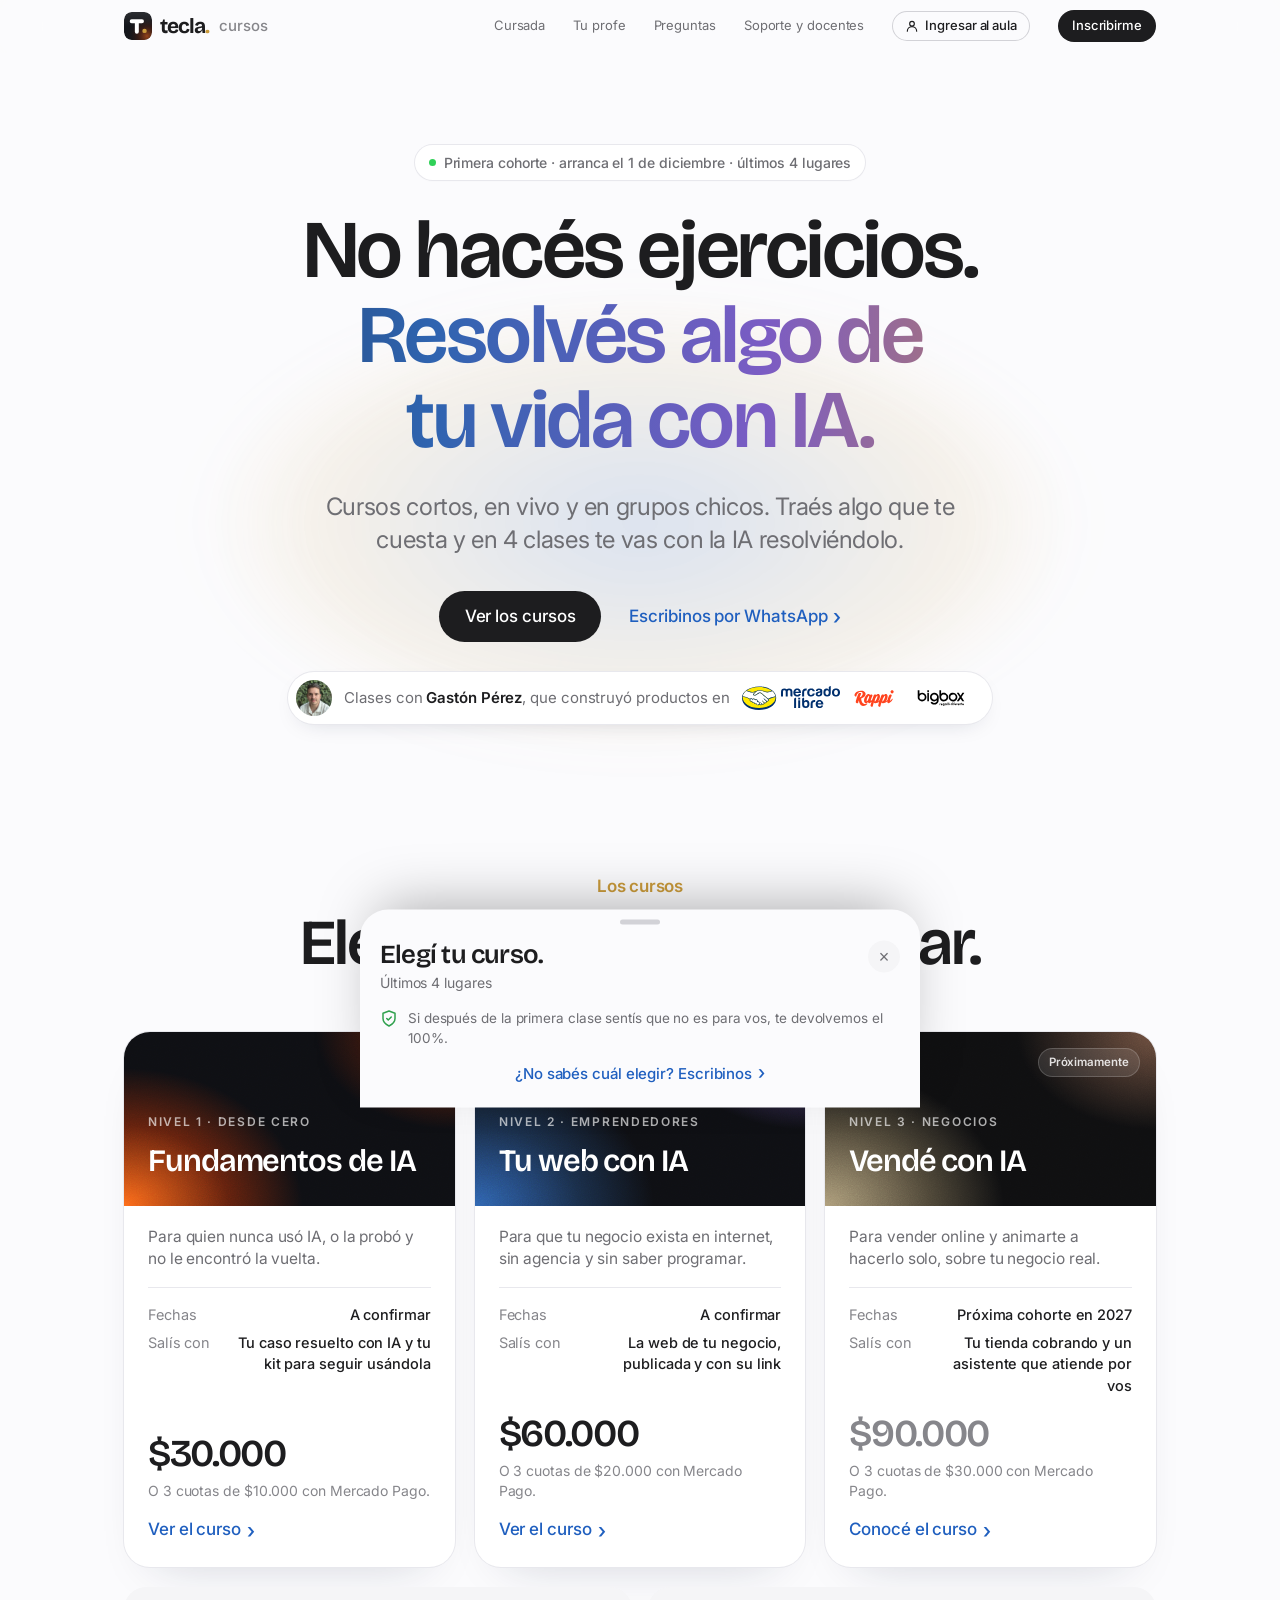
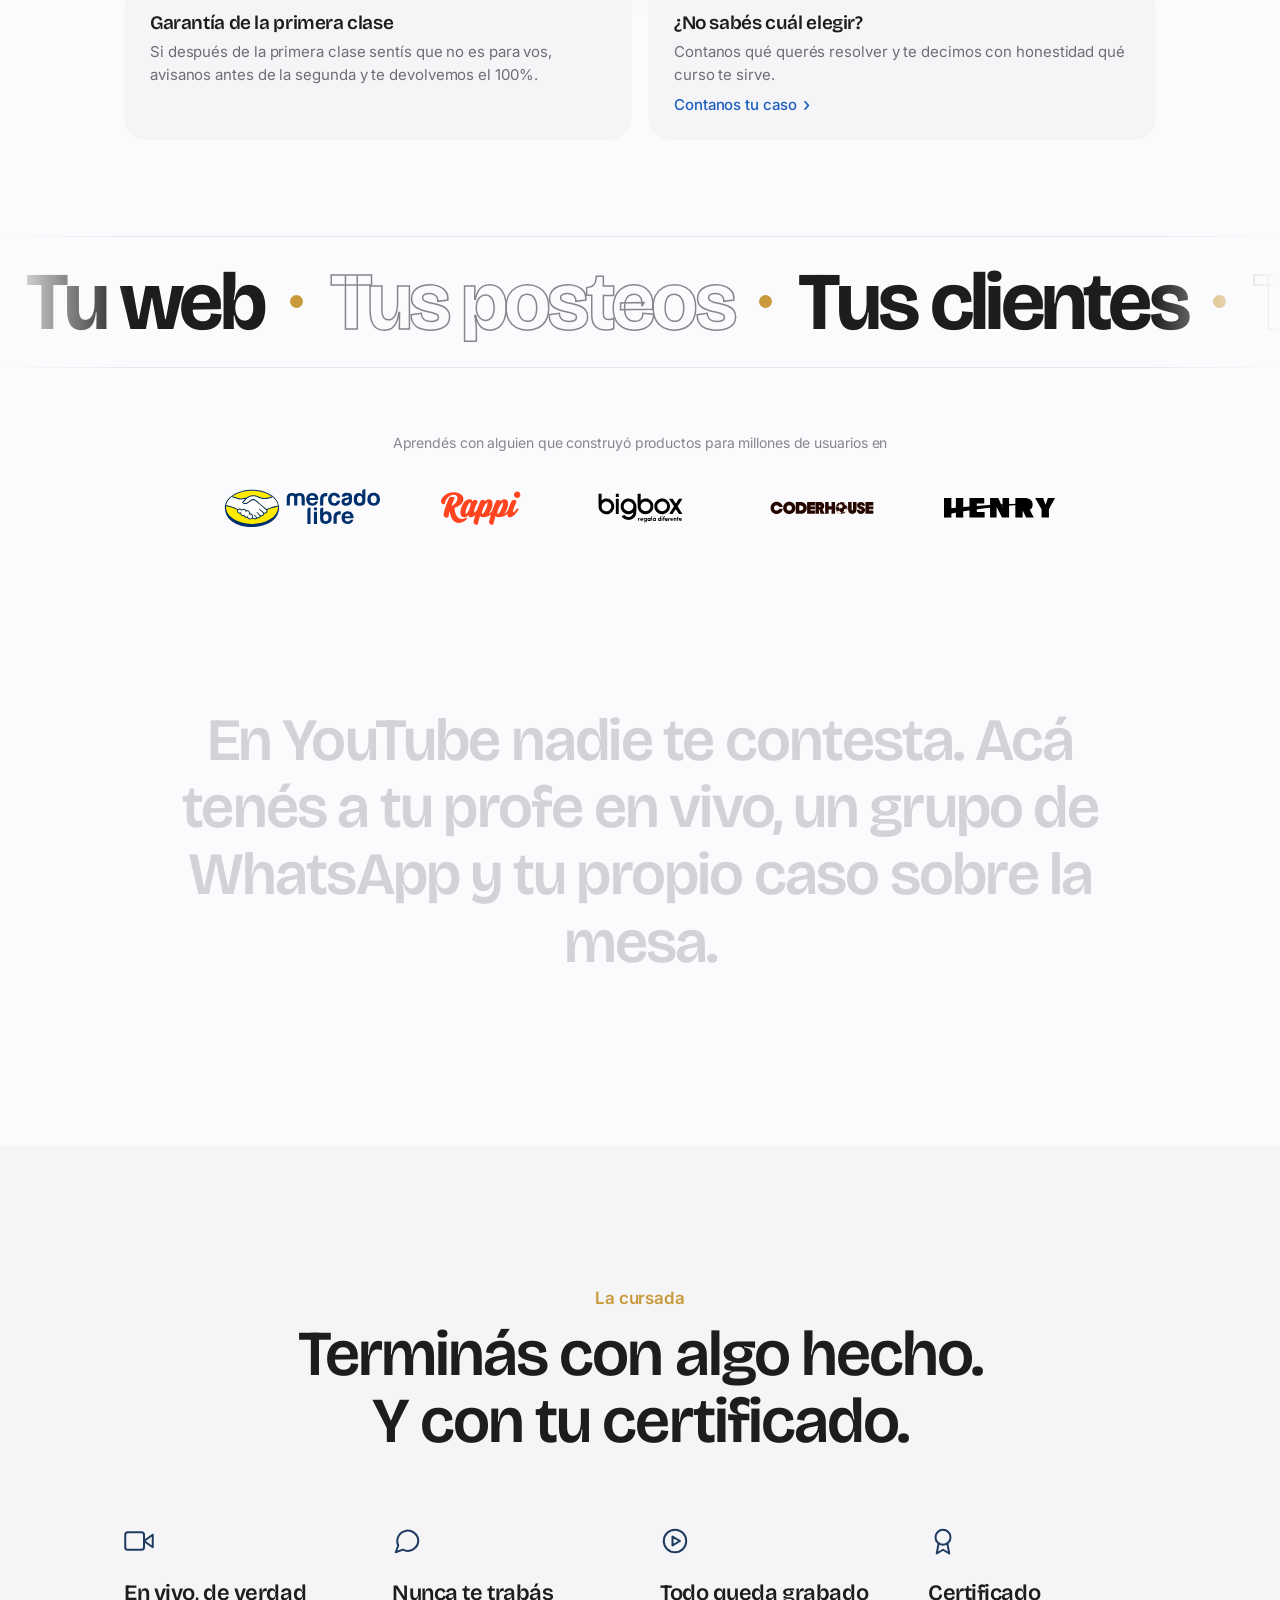
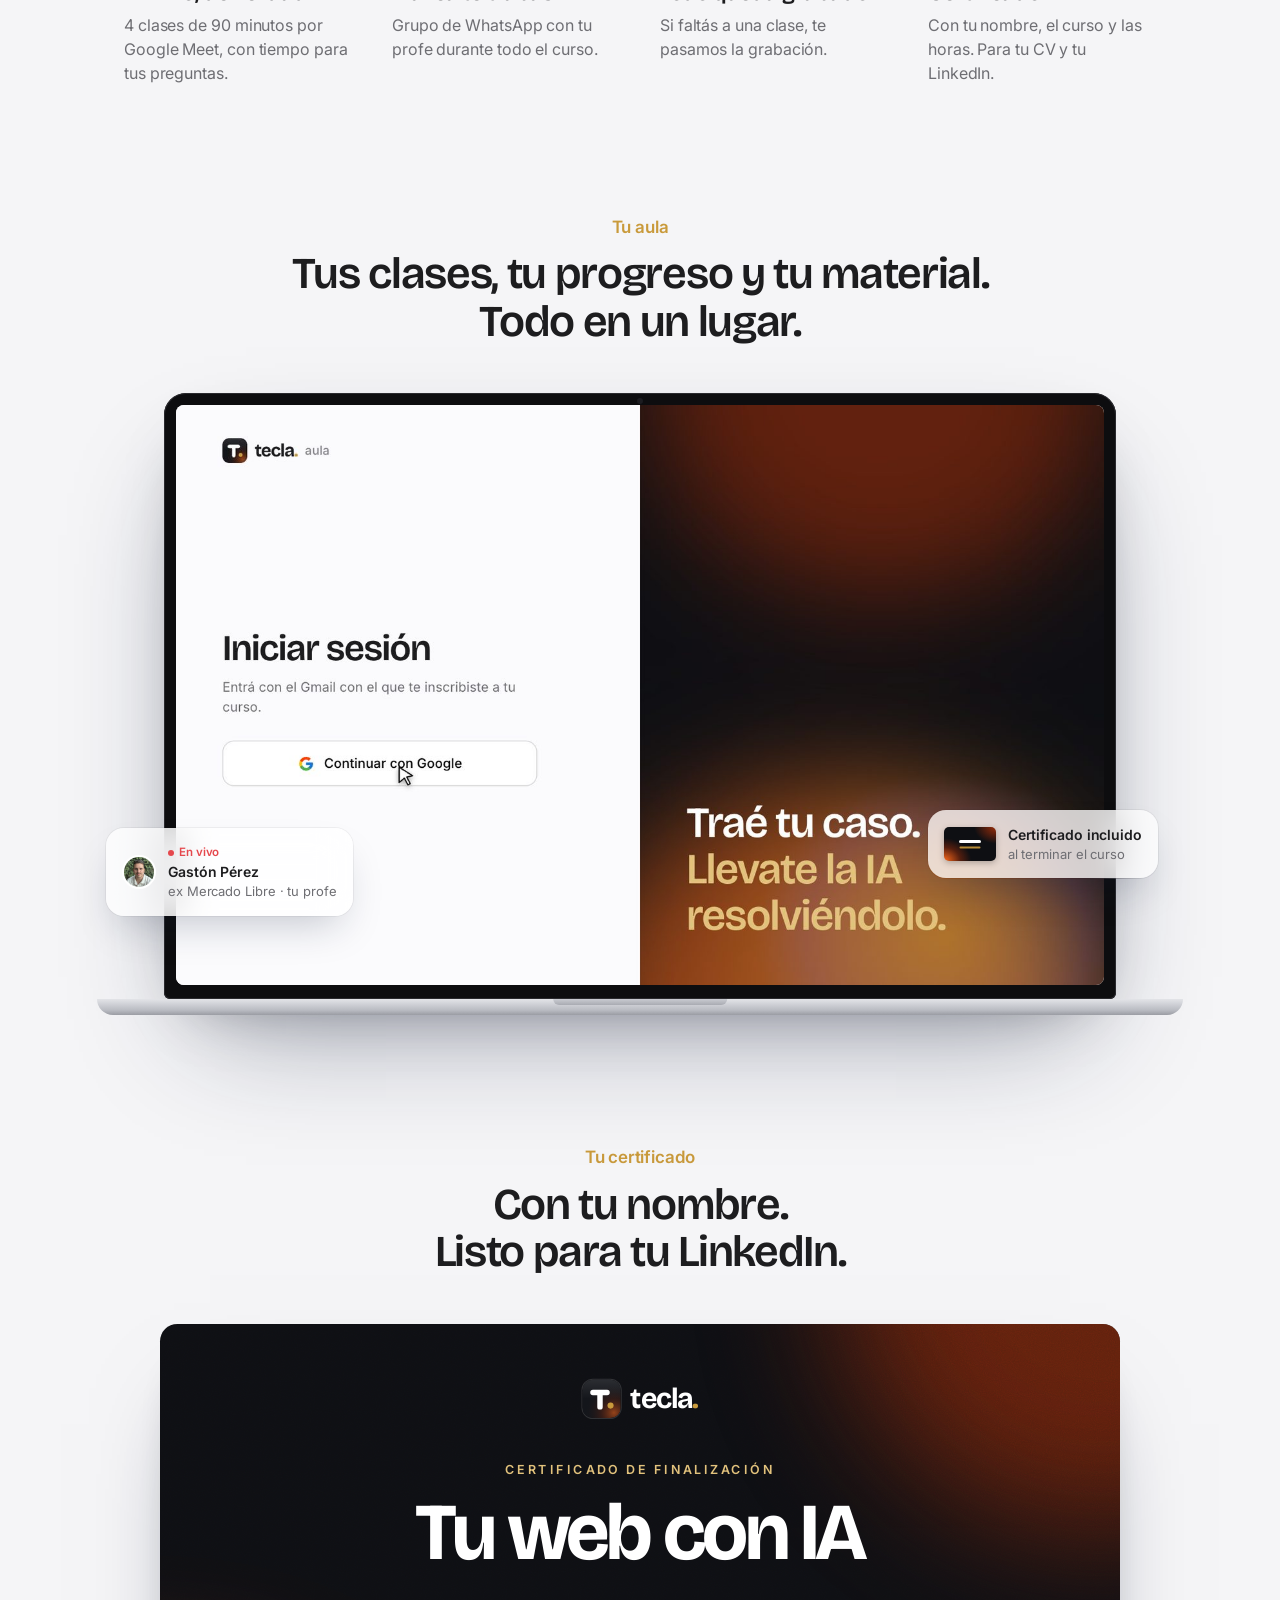
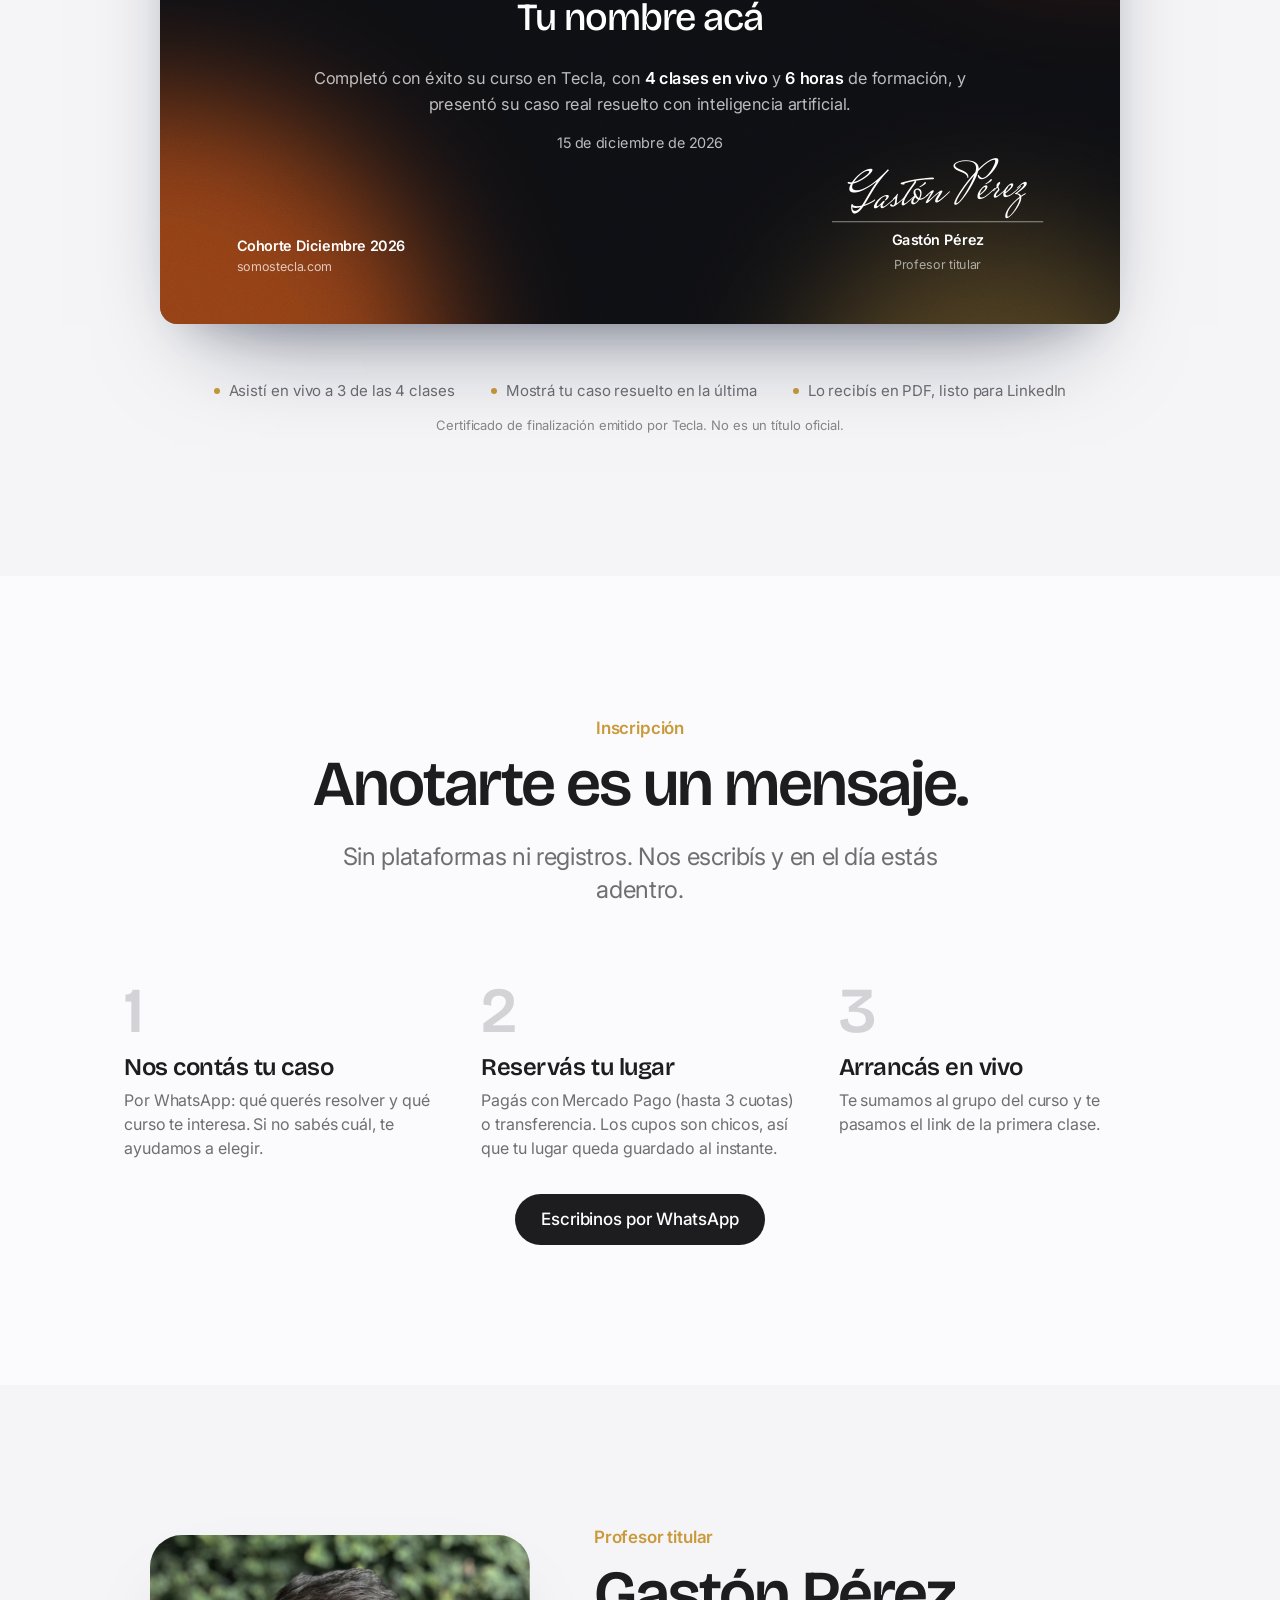
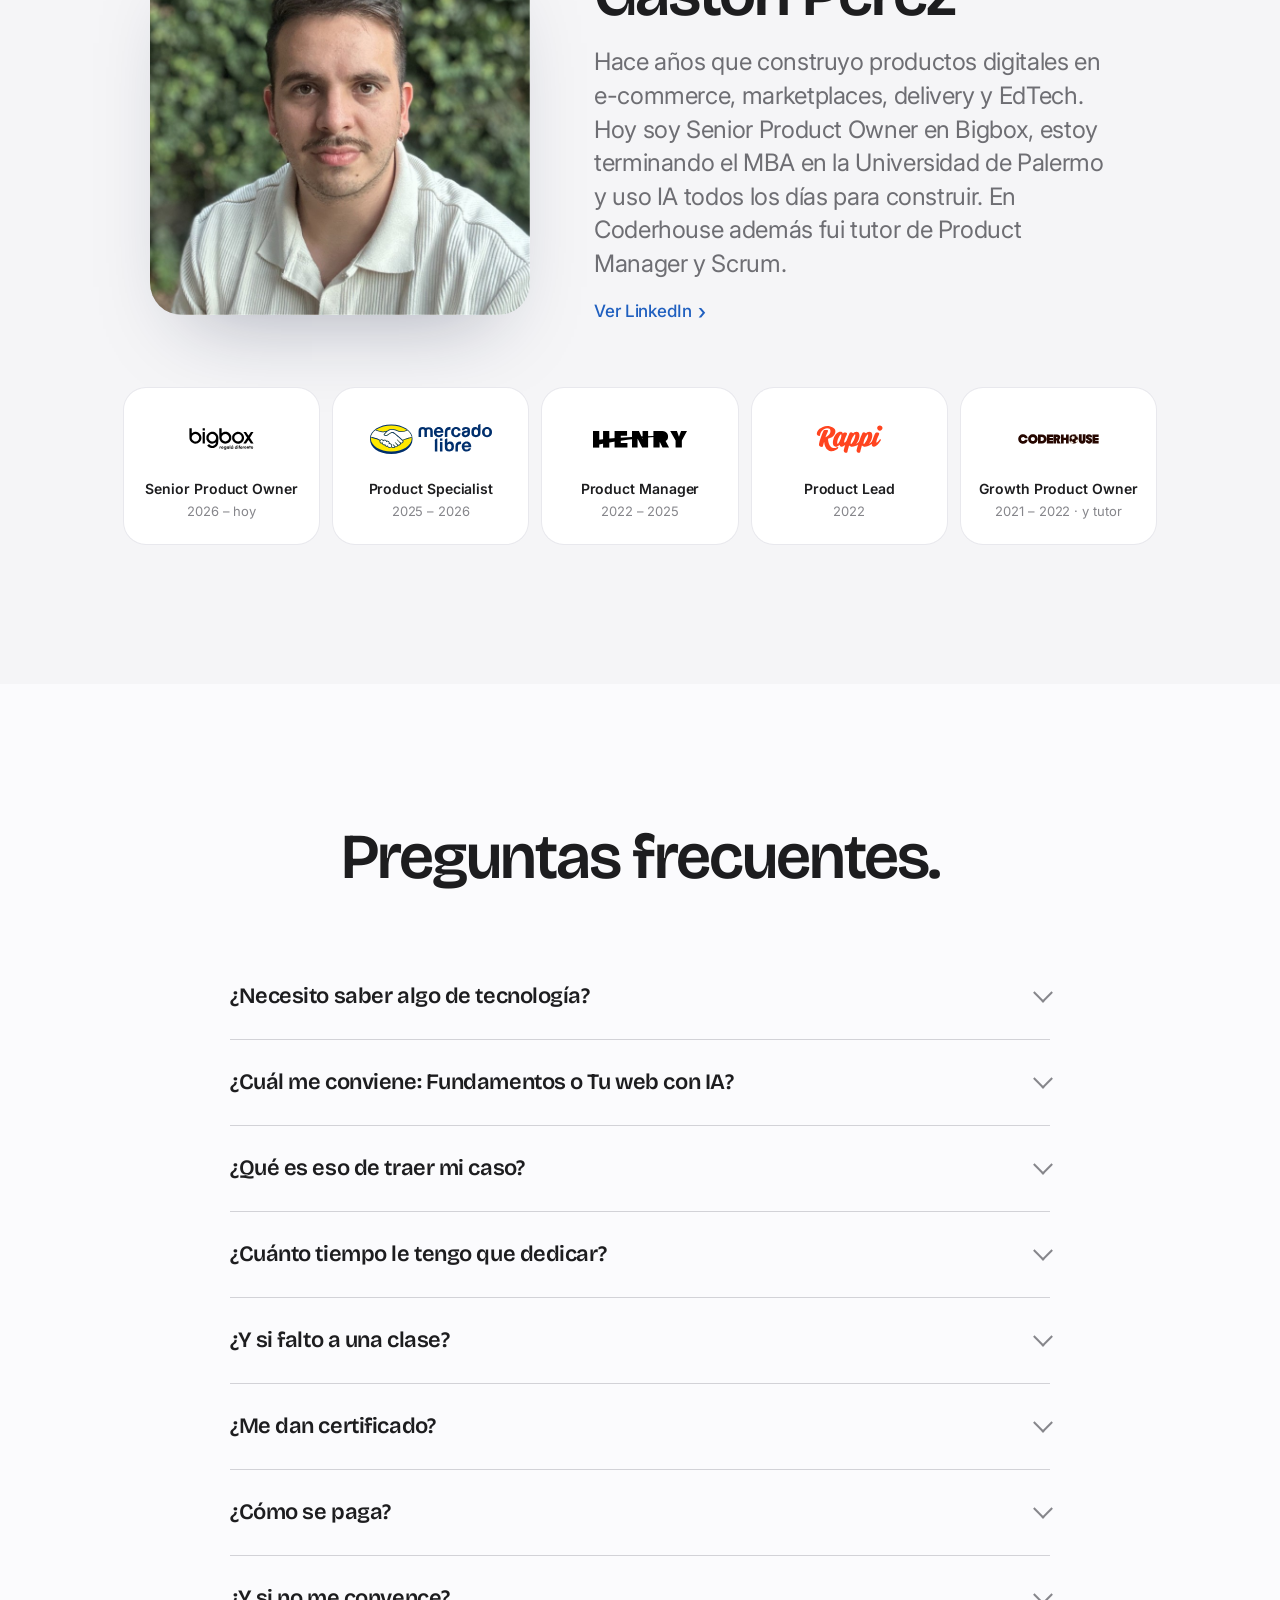
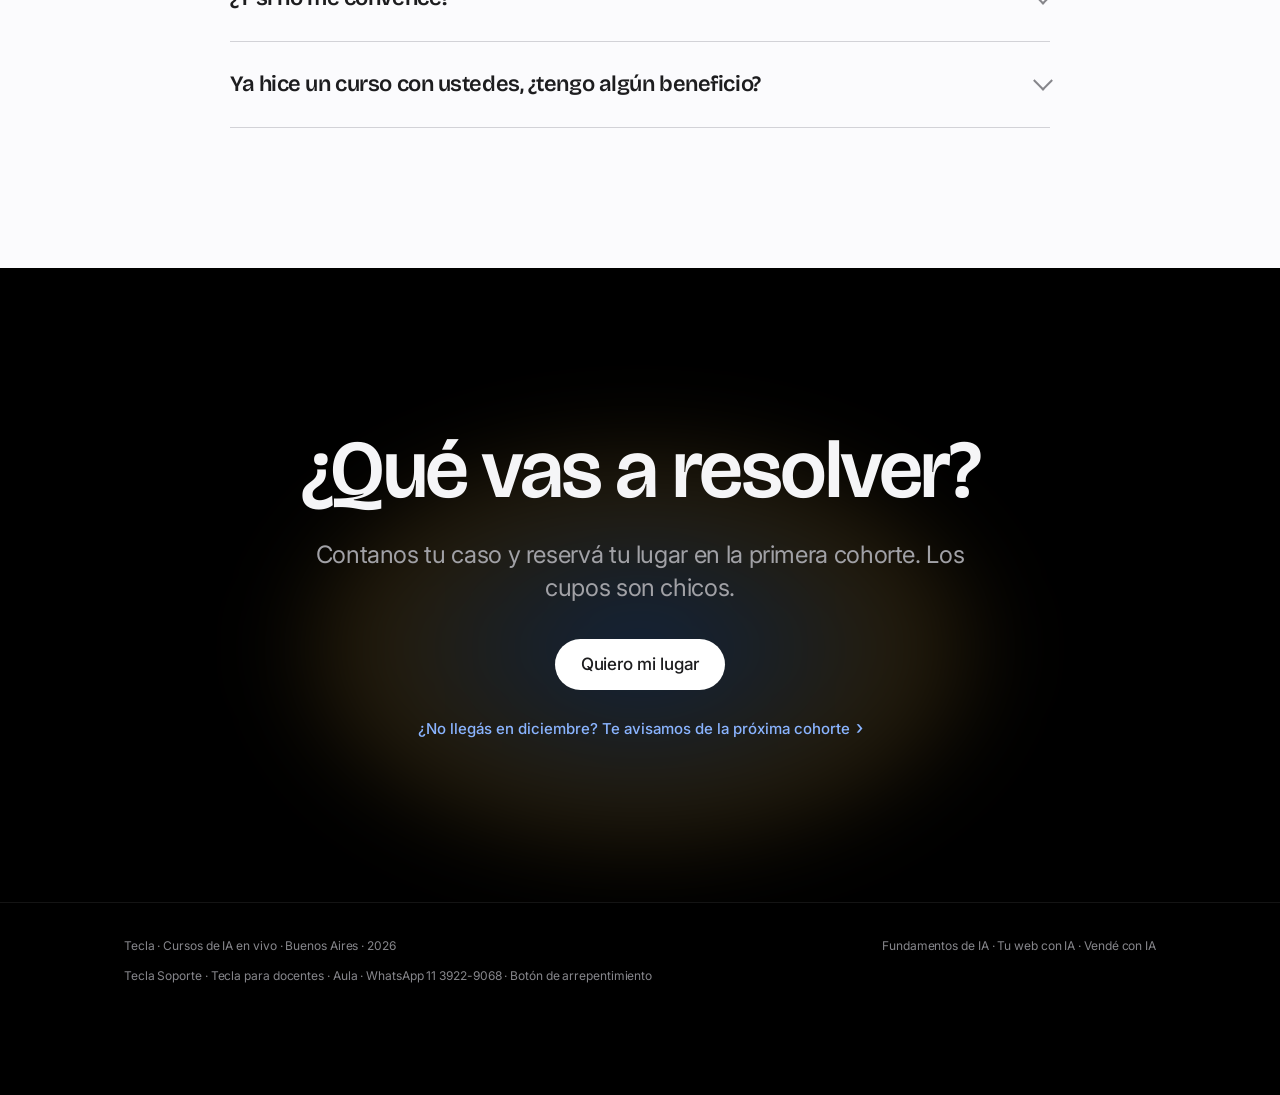
==== commit 0c95e8a0: "Portadas como sistema (título del mismo tamaño y en una línea), columna de precio siempre fija, sin " ====
--- a/index.html
+++ b/index.html
@@ -41,7 +41,7 @@
 <link rel="preconnect" href="https://fonts.gstatic.com" crossorigin>
 <link href="https://fonts.googleapis.com/css2?family=Bricolage+Grotesque:opsz,wght@12..96,400;12..96,500;12..96,600;12..96,700&family=Inter:wght@400;500;600&family=Fraunces:ital,opsz,wght@1,9..144,500&display=swap" rel="stylesheet">
 <link href="https://fonts.googleapis.com/css2?family=Mrs+Saint+Delafield&display=swap&text=Gast%C3%B3nP%C3%A9rez%20" rel="stylesheet">
-<link rel="stylesheet" href="/assets/tecla.css?v=6">
+<link rel="stylesheet" href="/assets/tecla.css?v=10">
 </head>
 <body>
 
@@ -209,7 +209,7 @@
 
 <footer id="foot"></footer>
 
-<script src="/assets/tecla.js?v=6"></script>
+<script src="/assets/tecla.js?v=7"></script>
 <script>
   /* FAQ de la home: la general + cuál me conviene */
   document.getElementById('faqHome').innerHTML = [['¿Necesito saber algo de tecnología?','Para Fundamentos, nada: si usás WhatsApp, podés hacer el curso. Para Tu web con IA solo tenés que manejarte con una computadora. No hace falta saber programar, ese es justamente el punto.'],['¿Cuál me conviene: Fundamentos o Tu web con IA?','Depende de qué te querés llevar. Fundamentos es para aprender a usar la IA en tu día a día desde cero. Tu web con IA es para salir con algo concreto: la página de tu negocio publicada. Si ya usás la IA seguido y lo que querés es tu web, andá directo al Nivel 2. Si dudás, escribinos.']].concat(FAQ_GENERAL).map(([q,a]) => `<details><summary>${q}</summary><p>${a}</p></details>`).join('');
--- a/assets/tecla.css
+++ b/assets/tecla.css
@@ -892,3 +892,66 @@
 .tl-ml{height:22px !important}.tl-rp{height:19px !important}.tl-bb{height:34px !important;margin-left:-2px}
 .cl-bb{height:32px}
 @media(max-width:640px){ .cl-bb{height:28px} }
+
+/* ===== Ajustes 23/11 (profe, desfile, columna) ===== */
+/* tarjeta del profe: quién a la izquierda, trayectoria a la derecha; misma altura que antes */
+.teach{display:flex;align-items:center;gap:14px;padding:14px 18px}
+.teach img.ph{width:52px;height:52px}
+.t-who{flex:1;min-width:0}
+.t-who b{font-size:17px}
+.t-exp{display:flex;flex-direction:column;align-items:flex-end;gap:6px;flex:none}
+.t-exp small{font-size:12px;font-weight:500;letter-spacing:0;text-transform:none;color:var(--ink3)}
+.teach .t-exp .t-logos{display:flex;align-items:center;gap:14px;margin:0}
+.tl-ml{height:20px !important}.tl-rp{height:16px !important}.tl-bb{height:28px !important;margin:0 -2px 0 -2px}
+@media(max-width:640px){
+  .teach{flex-wrap:wrap;row-gap:10px}
+  .t-exp{flex-basis:100%;flex-direction:row;align-items:center;justify-content:space-between;padding-top:10px;border-top:1px solid var(--line2)}
+  .tl-ml{height:18px !important}.tl-rp{height:14px !important}.tl-bb{height:25px !important}
+}
+/* desfile: el anillo de 1px de cada tarjeta necesita aire dentro del contenedor recortado */
+.cz-row{padding:2px 0}
+.cz-wall{gap:12px}
+
+/* columna de precio compacta: caja + certificado entran enteros en pantalla */
+.cp-side-in{top:72px;gap:12px}
+.bb-band{padding:9px 18px;font-size:12.5px}
+.bb-body{padding:14px 18px 16px}
+.bb-price{padding:12px 14px;border-radius:16px}
+.bb-off{margin-bottom:4px}
+.bb-now{font-size:34px}
+.bb-cuo{font-size:13px;margin-top:6px}
+.buybox dl.bb-rows{margin:8px 0 14px}
+.bb-rows div{padding:8px 2px;font-size:14px}
+.buybox .pill{padding:12px 20px;font-size:16px}
+.buybox .bb-g{margin-top:10px;font-size:12.5px}
+.bb-cert{display:flex;align-items:center;gap:14px;padding:12px 14px;border-radius:18px}
+.bb-cert .cert-frame.mini{width:96px;flex:none;border-radius:6px;box-shadow:0 8px 18px -10px rgba(10,20,45,.5)}
+.bb-cert .cert-frame.mini .tc{border-radius:6px}
+.bb-cert b{display:flex;justify-content:space-between;gap:8px;font-size:14px;font-weight:600}
+.bb-cert b span{color:var(--gold);font-size:13px}
+.bb-cert p{font-size:12.5px;color:var(--ink3);line-height:1.4;margin-top:3px}
+.bb-cert > div:last-child{flex:1;min-width:0}
+/* si la ventana es muy baja, la columna deja de ser fija antes que cortarse */
+/* ventana baja: la caja sigue fija; se oculta solo el certificado para que nada se corte */
+@media(max-height:760px){ .cp-side .bb-cert{display:none} }
+.t-short{display:none}
+.t-exp small{white-space:nowrap}
+.teach .t-exp .t-logos{flex-wrap:nowrap}
+@media(max-width:640px){
+  .t-long{display:none}.t-short{display:inline}
+  .teach .t-exp .t-logos{gap:12px}
+  .tl-ml{height:17px !important}.tl-rp{height:13px !important}.tl-bb{height:23px !important}
+}
+.teach .t-exp small span{display:inline;font-size:inherit;color:inherit}
+.teach .t-exp small .t-short{display:none}
+@media(max-width:640px){ .teach .t-exp small .t-long{display:none} .teach .t-exp small .t-short{display:inline} }
+
+/* portadas como sistema: el título se ajusta al ancho de la tarjeta, igual en las tres y siempre en una línea */
+.cover{container-type:inline-size}
+.cover .cv-t{font-size:min(44px,11cqi);white-space:nowrap;max-width:none}
+/* foco: solo visible con teclado */
+.cc:focus{outline:none}
+.cc:focus-visible{outline:2px solid var(--gold);outline-offset:4px}
+/* el halo no puede ensanchar la página: se recorta a lo ancho, no a lo alto */
+.hero-s{overflow-x:clip;overflow-y:visible}
+#cursada{overflow-x:clip}
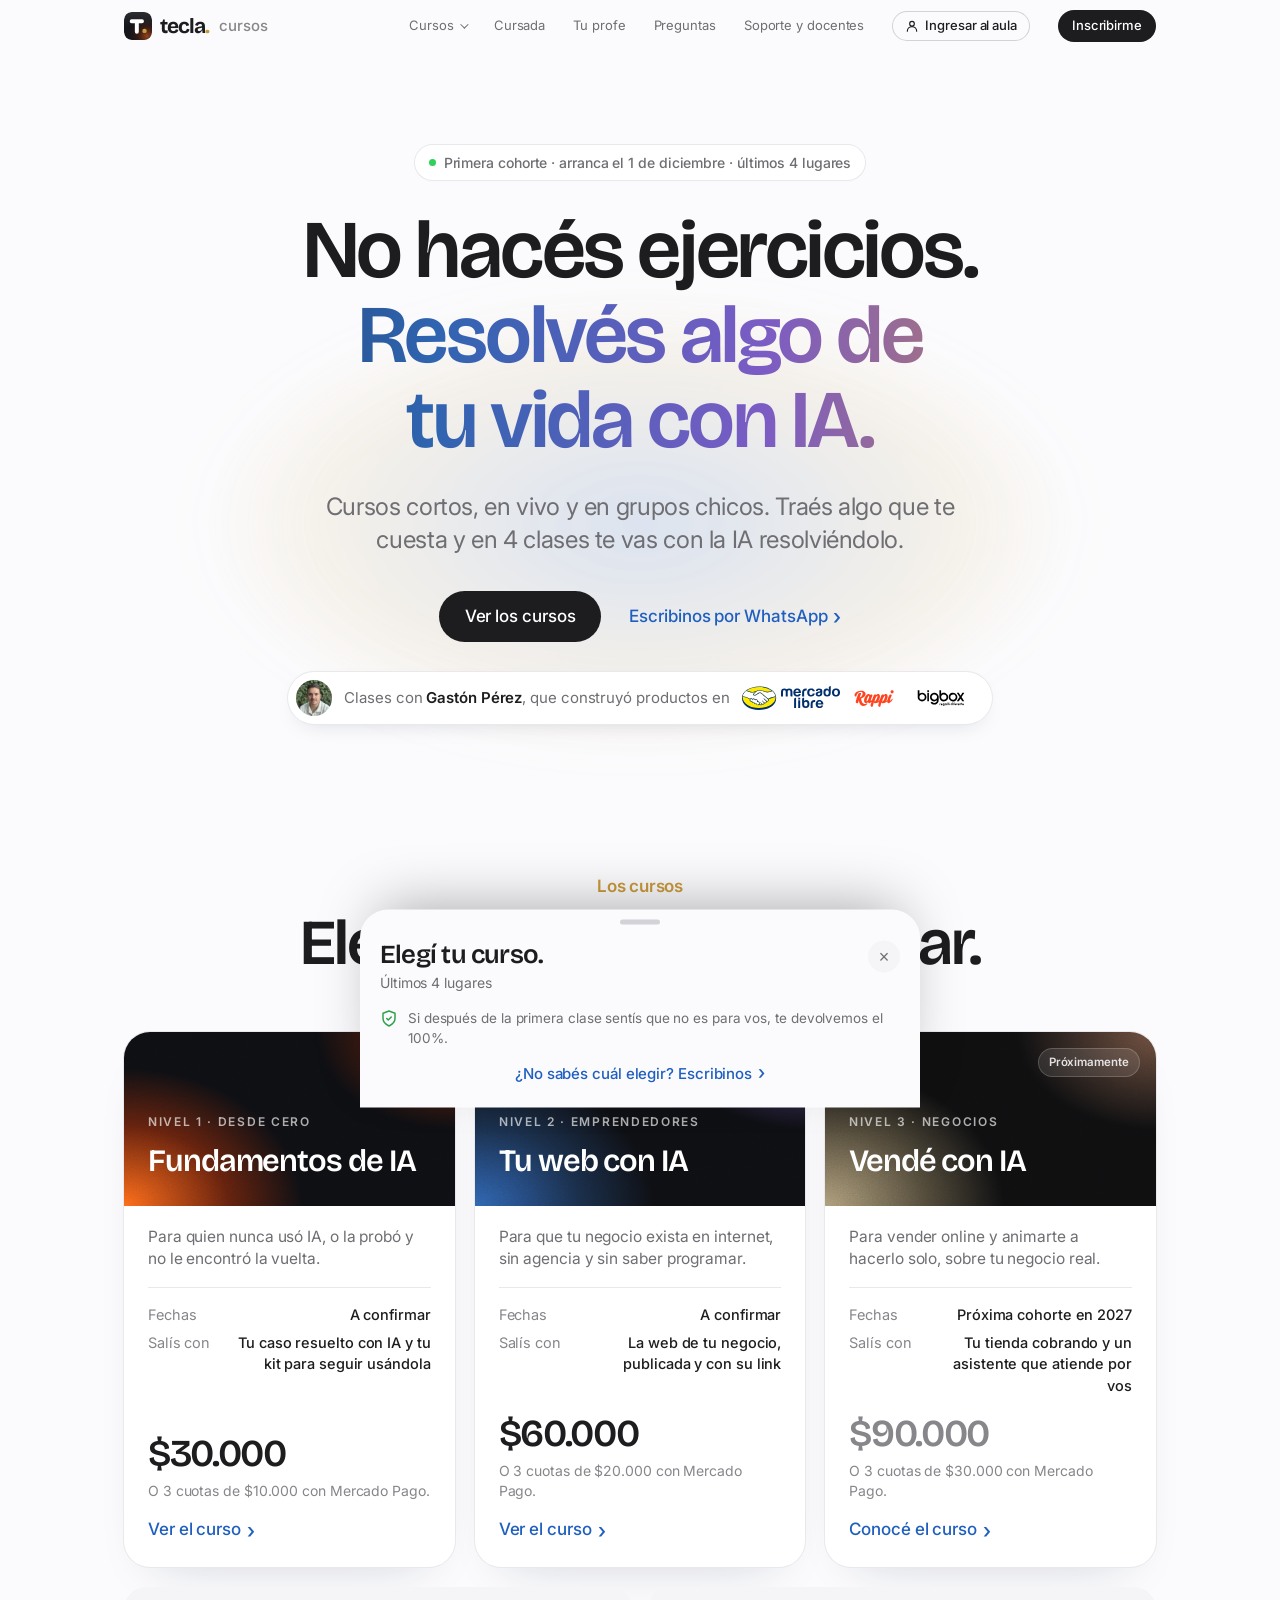
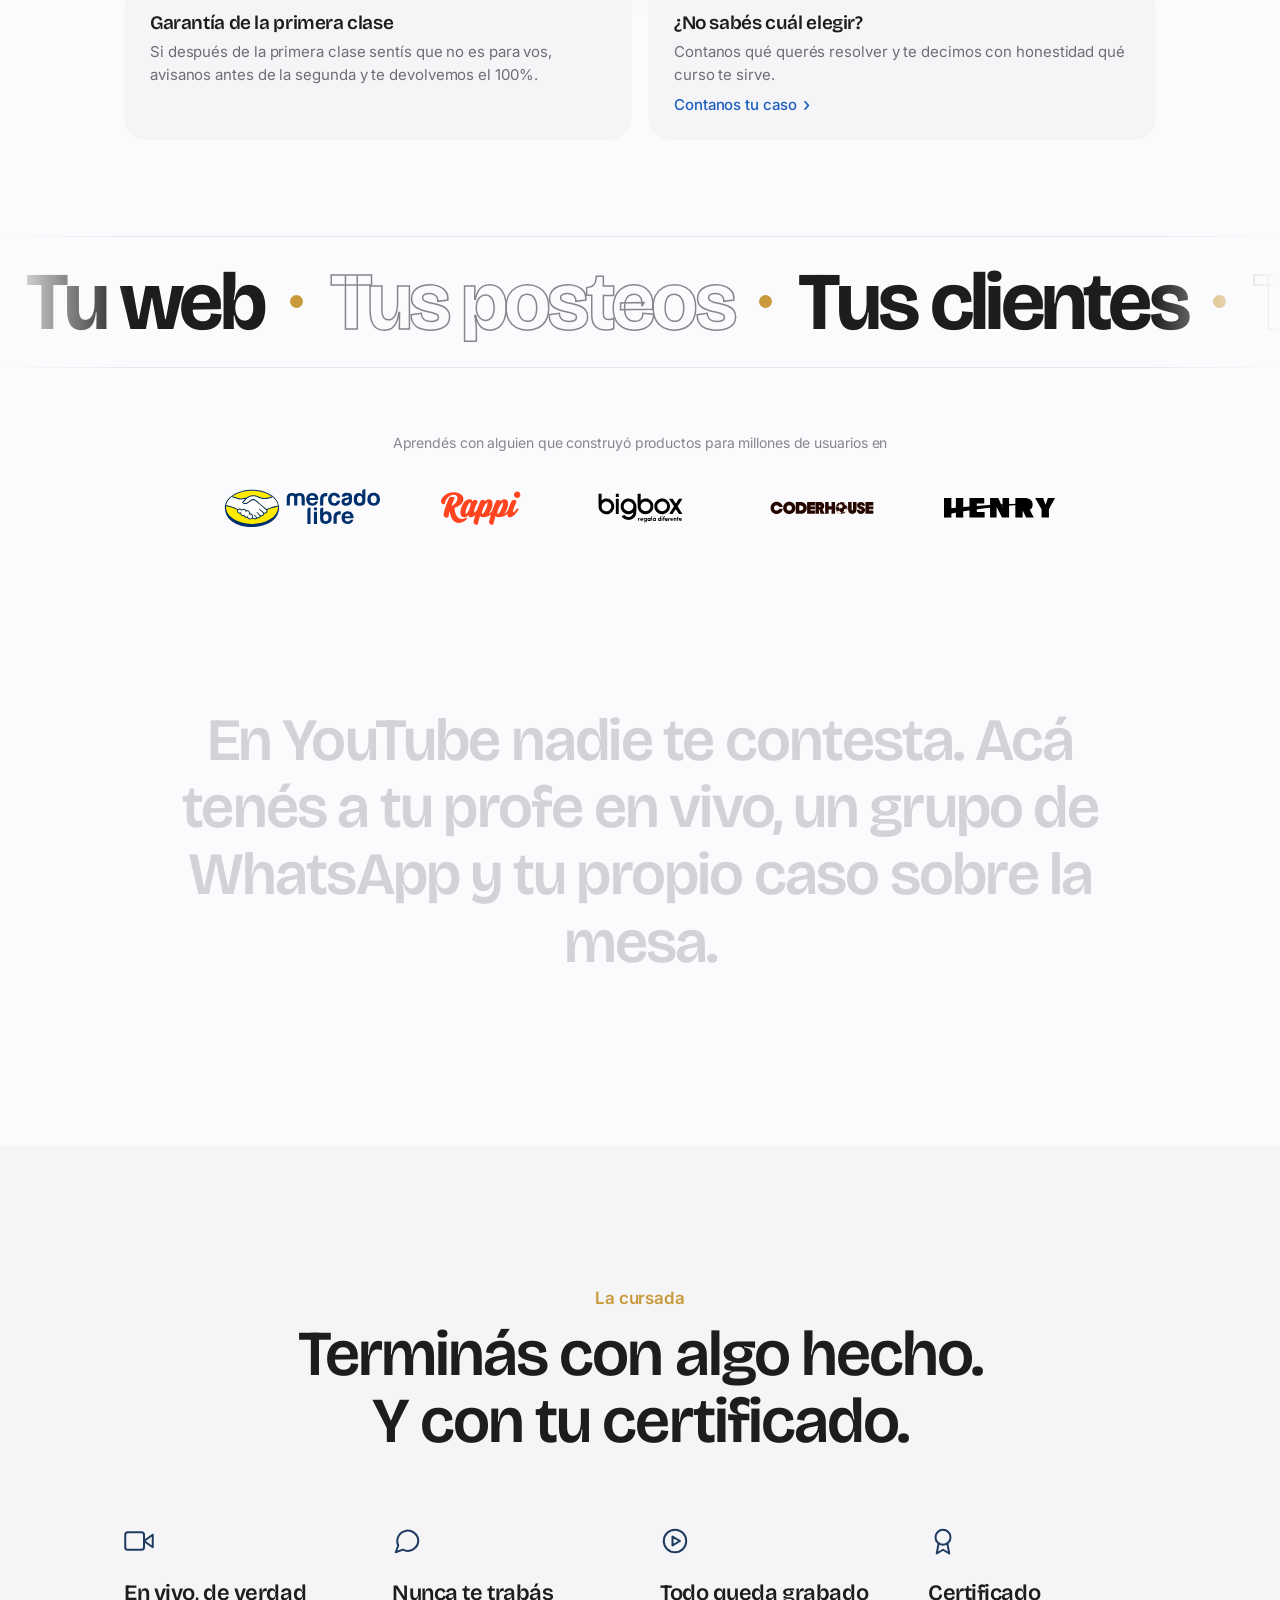
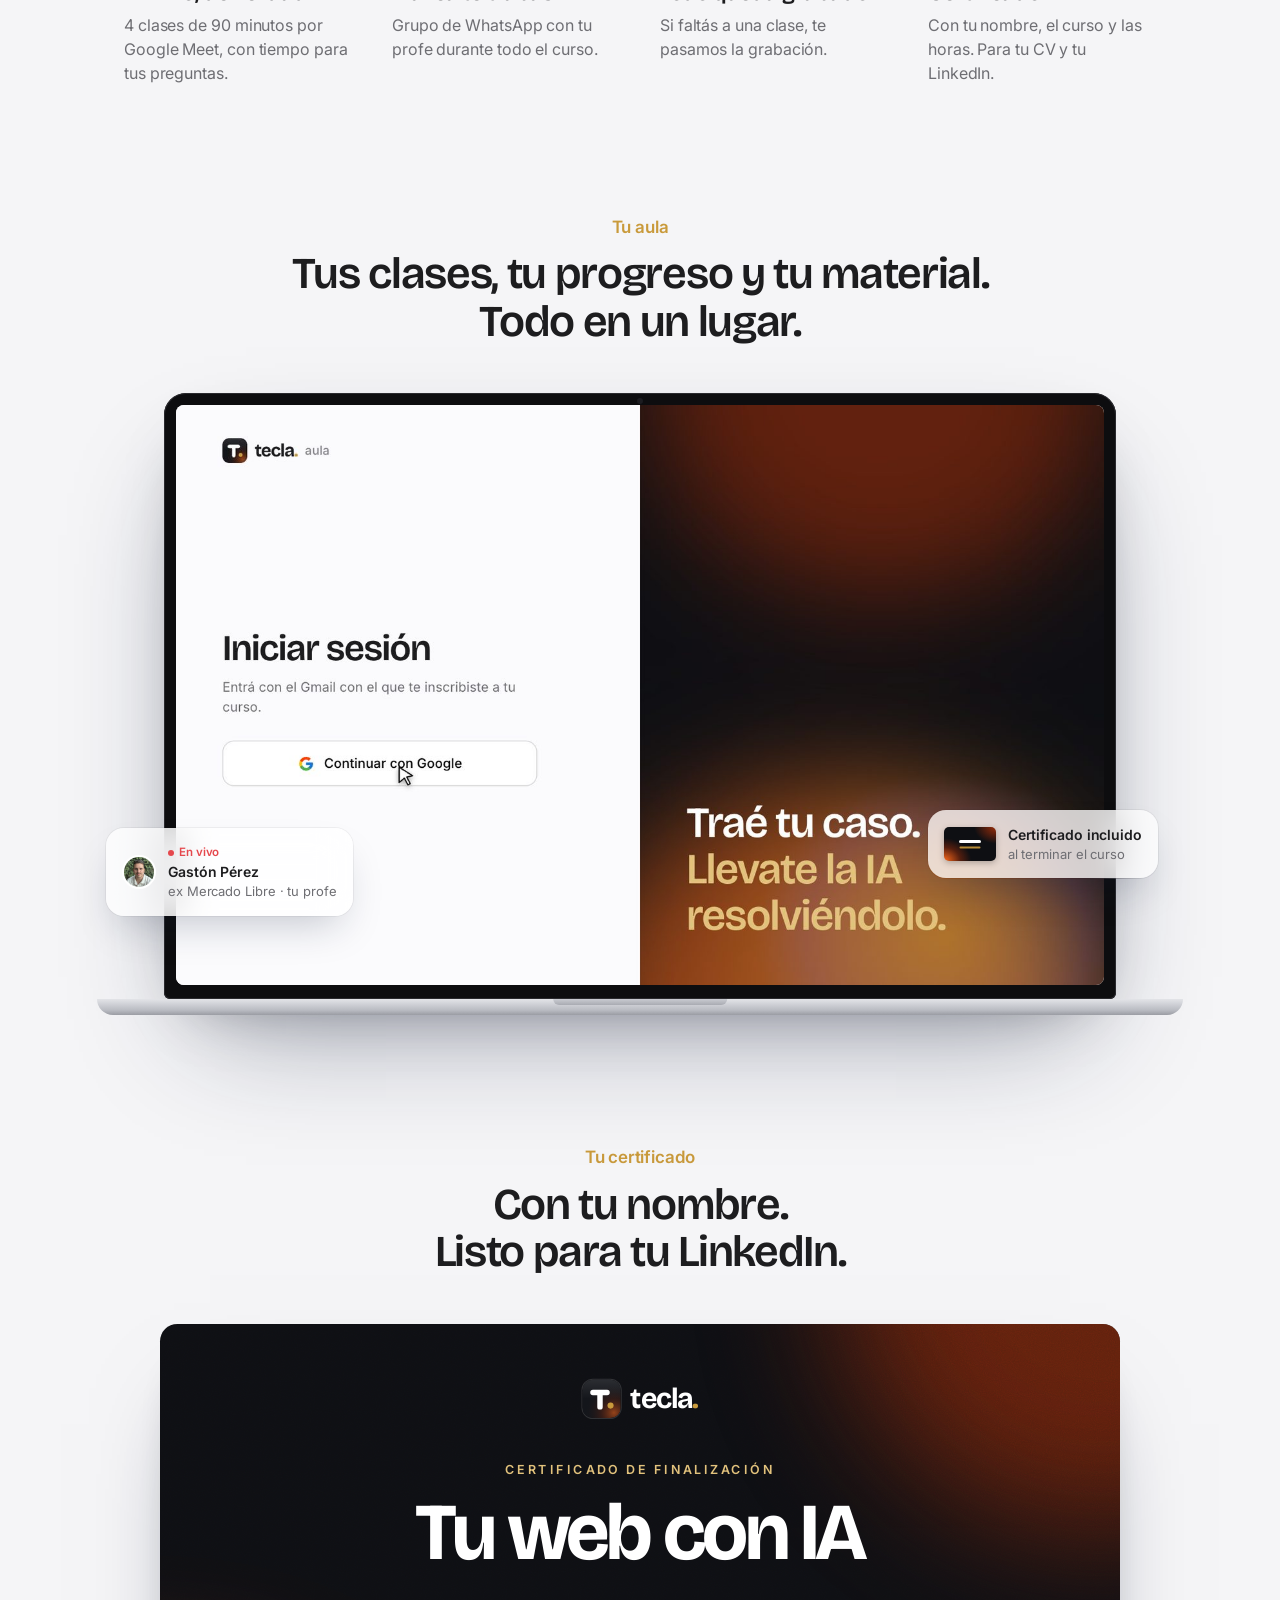
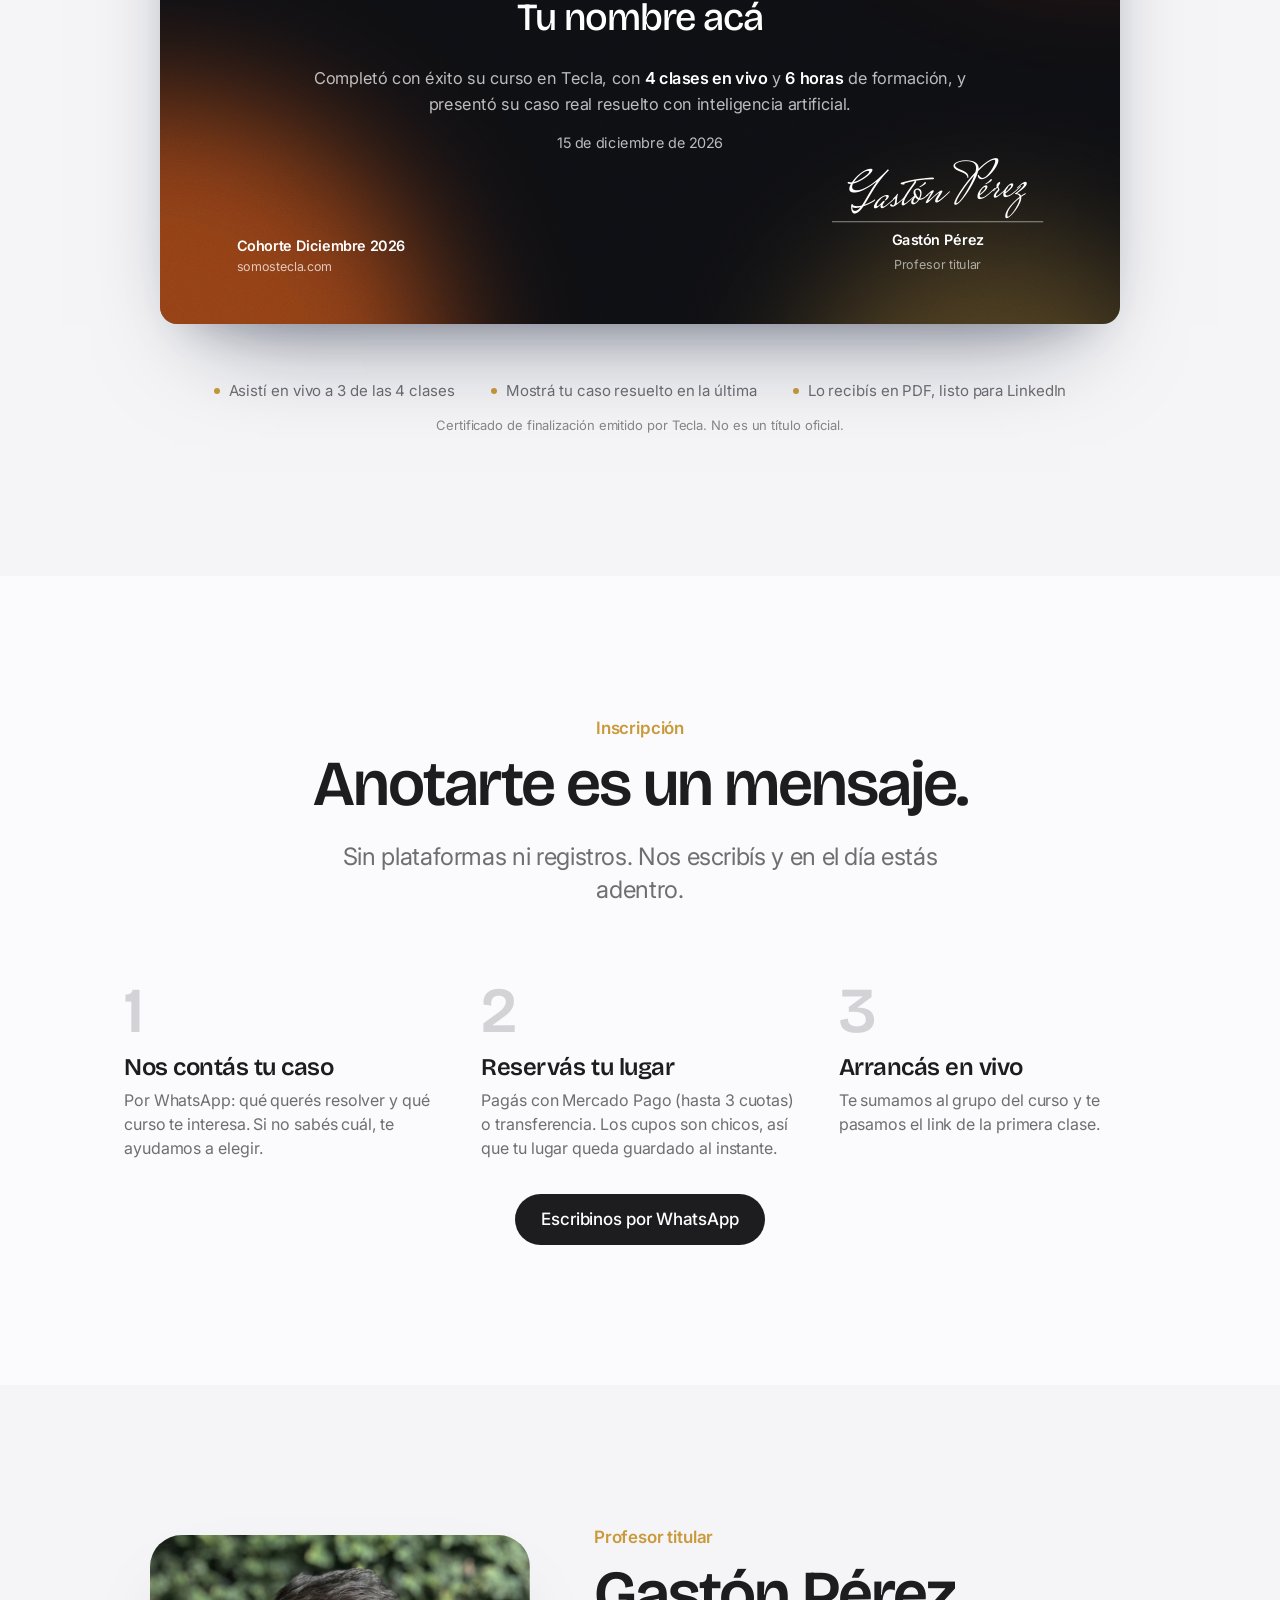
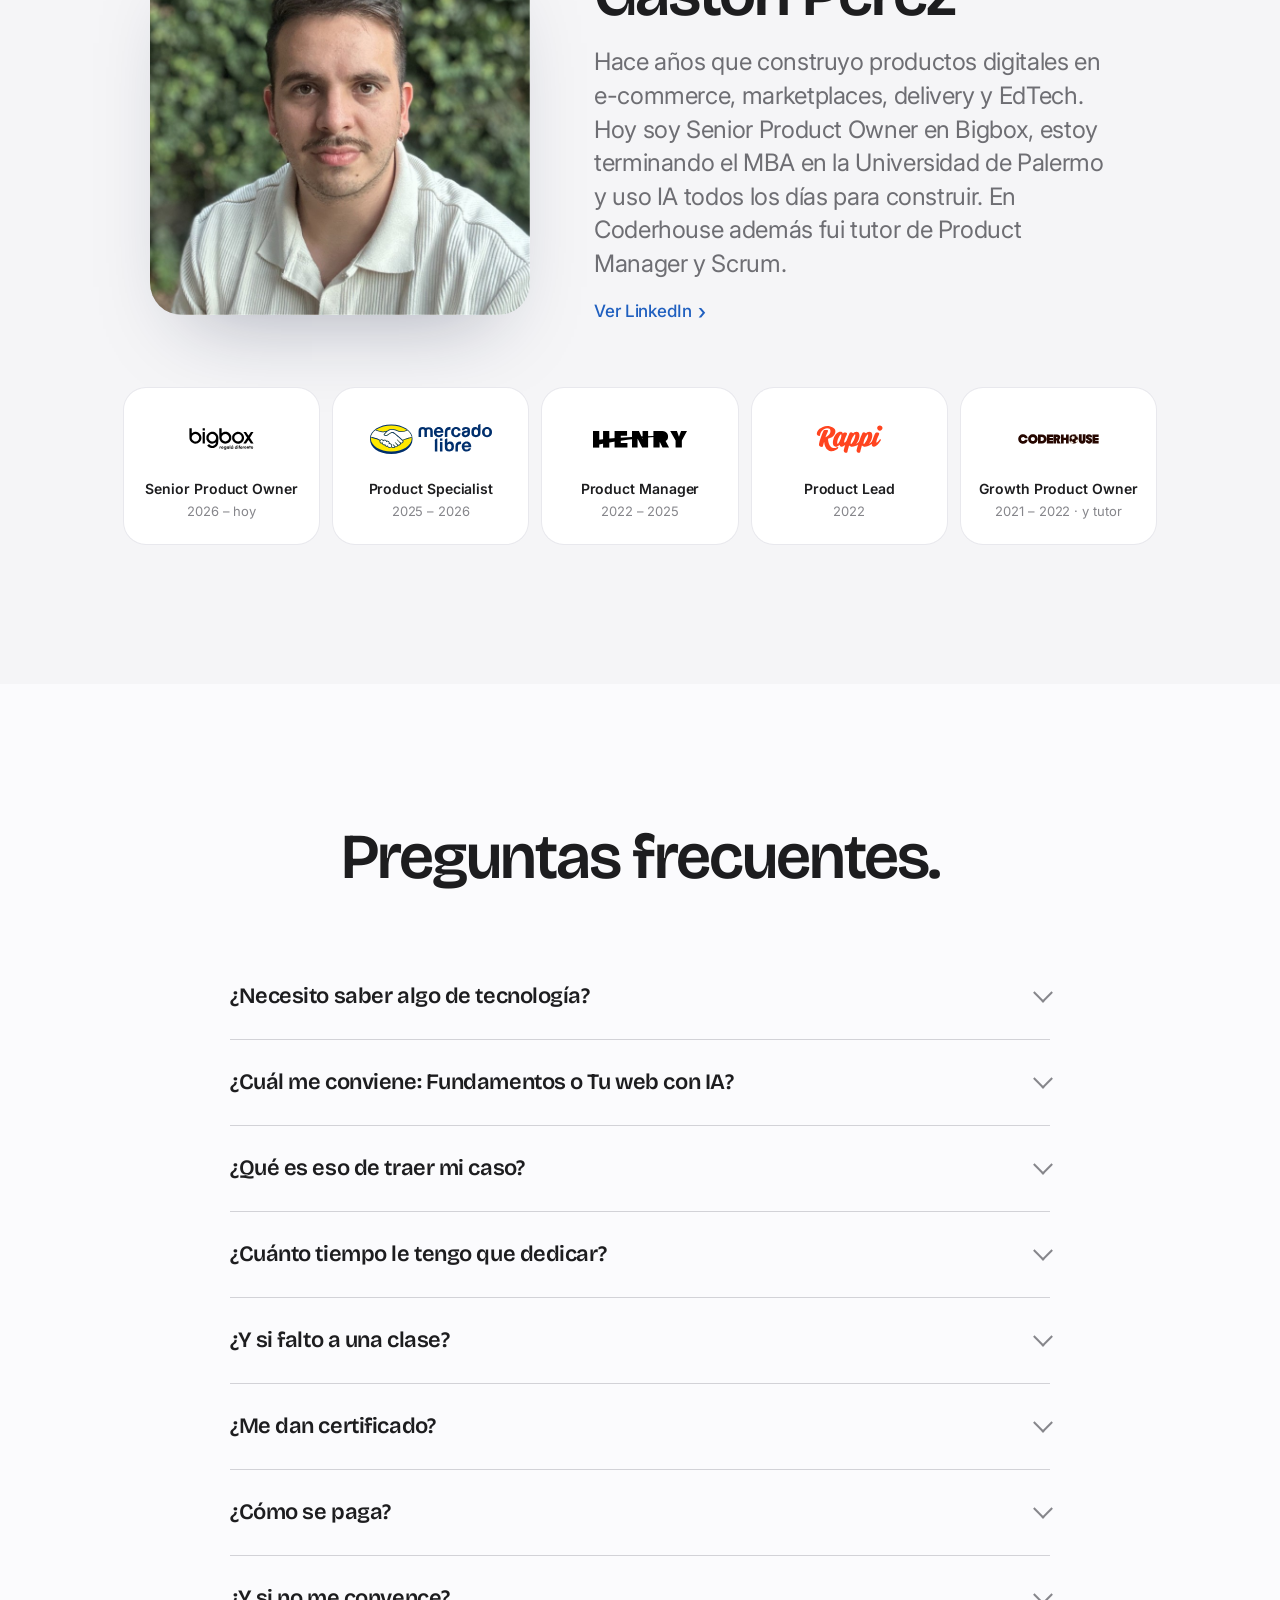
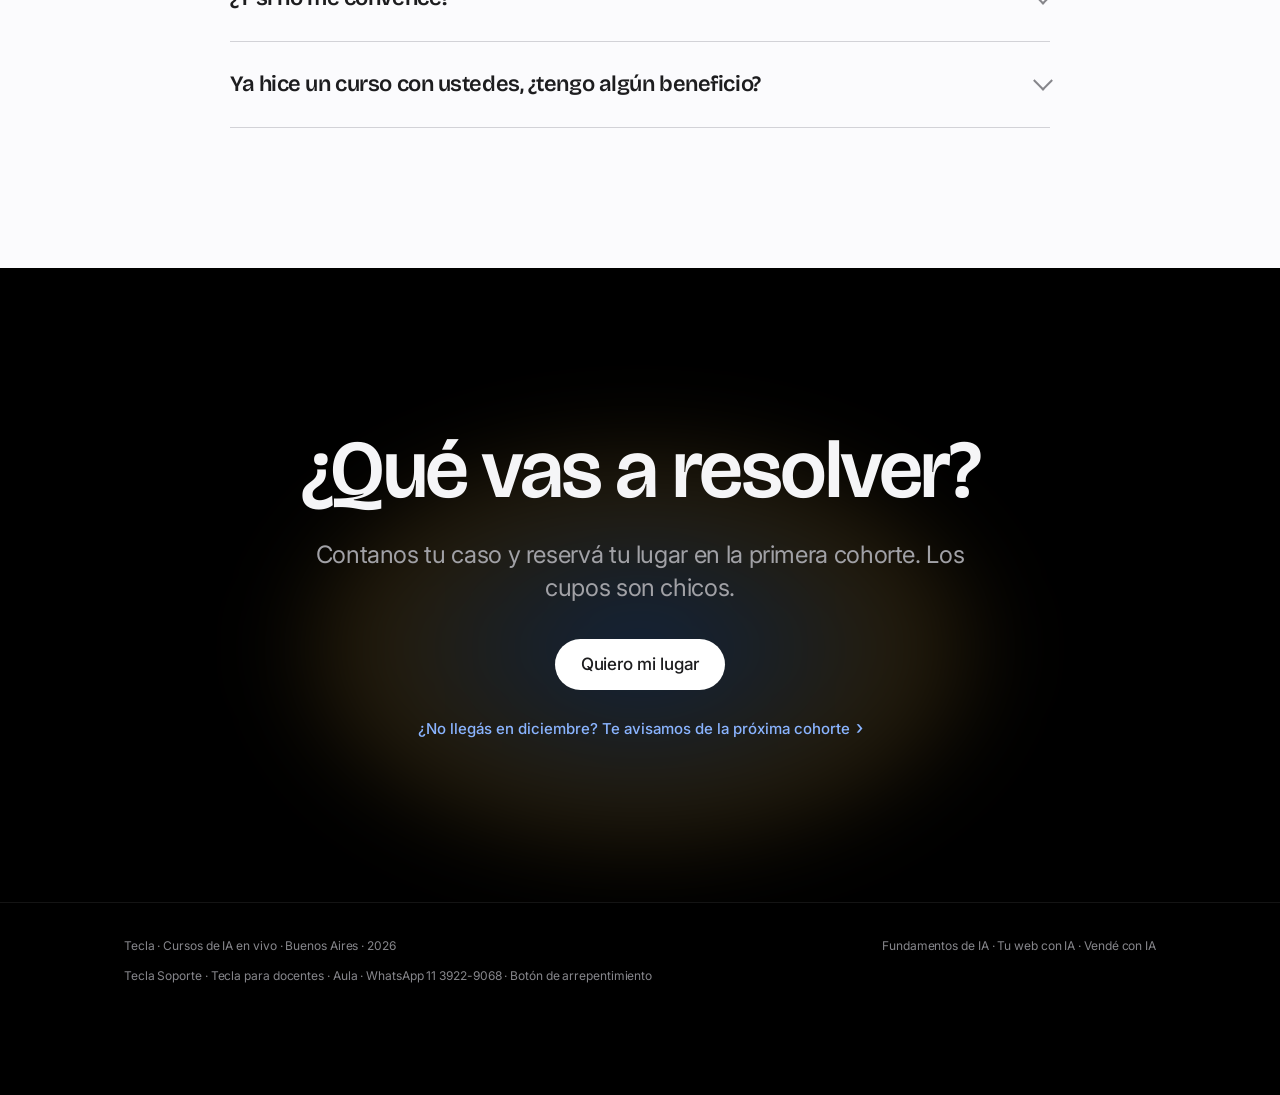
==== commit 1be08eec: "Header: desplegable Cursos (y cursos en el menú mobile) armado desde CURSOS, con color de portada, n" ====
--- a/index.html
+++ b/index.html
@@ -41,7 +41,7 @@
 <link rel="preconnect" href="https://fonts.gstatic.com" crossorigin>
 <link href="https://fonts.googleapis.com/css2?family=Bricolage+Grotesque:opsz,wght@12..96,400;12..96,500;12..96,600;12..96,700&family=Inter:wght@400;500;600&family=Fraunces:ital,opsz,wght@1,9..144,500&display=swap" rel="stylesheet">
 <link href="https://fonts.googleapis.com/css2?family=Mrs+Saint+Delafield&display=swap&text=Gast%C3%B3nP%C3%A9rez%20" rel="stylesheet">
-<link rel="stylesheet" href="/assets/tecla.css?v=10">
+<link rel="stylesheet" href="/assets/tecla.css?v=11">
 </head>
 <body>
 
@@ -209,7 +209,7 @@
 
 <footer id="foot"></footer>
 
-<script src="/assets/tecla.js?v=7"></script>
+<script src="/assets/tecla.js?v=8"></script>
 <script>
   /* FAQ de la home: la general + cuál me conviene */
   document.getElementById('faqHome').innerHTML = [['¿Necesito saber algo de tecnología?','Para Fundamentos, nada: si usás WhatsApp, podés hacer el curso. Para Tu web con IA solo tenés que manejarte con una computadora. No hace falta saber programar, ese es justamente el punto.'],['¿Cuál me conviene: Fundamentos o Tu web con IA?','Depende de qué te querés llevar. Fundamentos es para aprender a usar la IA en tu día a día desde cero. Tu web con IA es para salir con algo concreto: la página de tu negocio publicada. Si ya usás la IA seguido y lo que querés es tu web, andá directo al Nivel 2. Si dudás, escribinos.']].concat(FAQ_GENERAL).map(([q,a]) => `<details><summary>${q}</summary><p>${a}</p></details>`).join('');
--- a/assets/tecla.css
+++ b/assets/tecla.css
@@ -955,3 +955,30 @@
 /* el halo no puede ensanchar la página: se recorta a lo ancho, no a lo alto */
 .hero-s{overflow-x:clip;overflow-y:visible}
 #cursada{overflow-x:clip}
+
+/* ===== Header: desplegable de cursos (se arma desde CURSOS) ===== */
+.dd{position:relative}
+.dd-b{all:unset;cursor:pointer;display:inline-flex;align-items:center;gap:6px;font-size:13px;color:var(--ink2);padding:6px 0}
+.dd-b:hover,.dd.open .dd-b{color:var(--ink)}
+.dd-b:focus-visible{outline:2px solid var(--gold);outline-offset:4px;border-radius:4px}
+.dd-b i{width:6px;height:6px;border-right:1.5px solid currentColor;border-bottom:1.5px solid currentColor;transform:rotate(45deg) translateY(-2px);transition:transform .25s var(--ease)}
+.dd.open .dd-b i{transform:rotate(-135deg) translate(-1px,-1px)}
+.dd-p{position:absolute;left:50%;top:100%;padding-top:14px;transform:translate(-50%,6px);opacity:0;pointer-events:none;transition:opacity .2s,transform .25s var(--ease);z-index:60}
+.dd.open .dd-p{opacity:1;transform:translate(-50%,0);pointer-events:auto}
+.dd-in{width:340px;background:#fff;border-radius:20px;padding:8px;box-shadow:0 0 0 1px var(--line2),0 24px 50px -20px rgba(20,30,60,.3)}
+.nc{display:flex;align-items:center;gap:12px;padding:10px;border-radius:14px;transition:background .2s}
+.nc:hover,.nc.on{background:var(--bg2)}
+.nc-sw{position:relative;overflow:hidden;isolation:isolate;flex:none;width:40px;height:40px;border-radius:11px;background:#0e0f13;display:flex;align-items:center;justify-content:center}
+.nc-sw::before{content:"";position:absolute;inset:0;z-index:-1;background:var(--cv)}
+.nc-sw b{font-family:var(--display);font-weight:600;font-size:17px;color:#fff;letter-spacing:-.02em}
+.nc-tx{min-width:0}
+.nc-tx b{display:block;font-size:14.5px;font-weight:600;color:var(--ink);line-height:1.25}
+.nc-tx small{display:block;font-size:12.5px;color:var(--ink3);margin-top:2px}
+.dd-all{display:block;margin:4px 6px 4px;padding:10px 4px 6px;border-top:1px solid var(--line2);font-size:13.5px;font-weight:500;color:var(--link)}
+.dd-all::after{content:" ›"}
+/* menú mobile: los cursos con el mismo renglón */
+.nm-h{display:block;margin:10px 2px 4px;font-size:13px;font-weight:600;color:var(--ink3)}
+.nm .nm-c{display:grid;gap:2px;margin:0 -10px 8px;padding-bottom:10px;border-bottom:1px solid var(--line2)}
+.nm .nc-tx b{font-size:16px}
+.nm .nc-tx small{font-size:13px}
+@media(max-width:860px){ .dd{display:none} }
